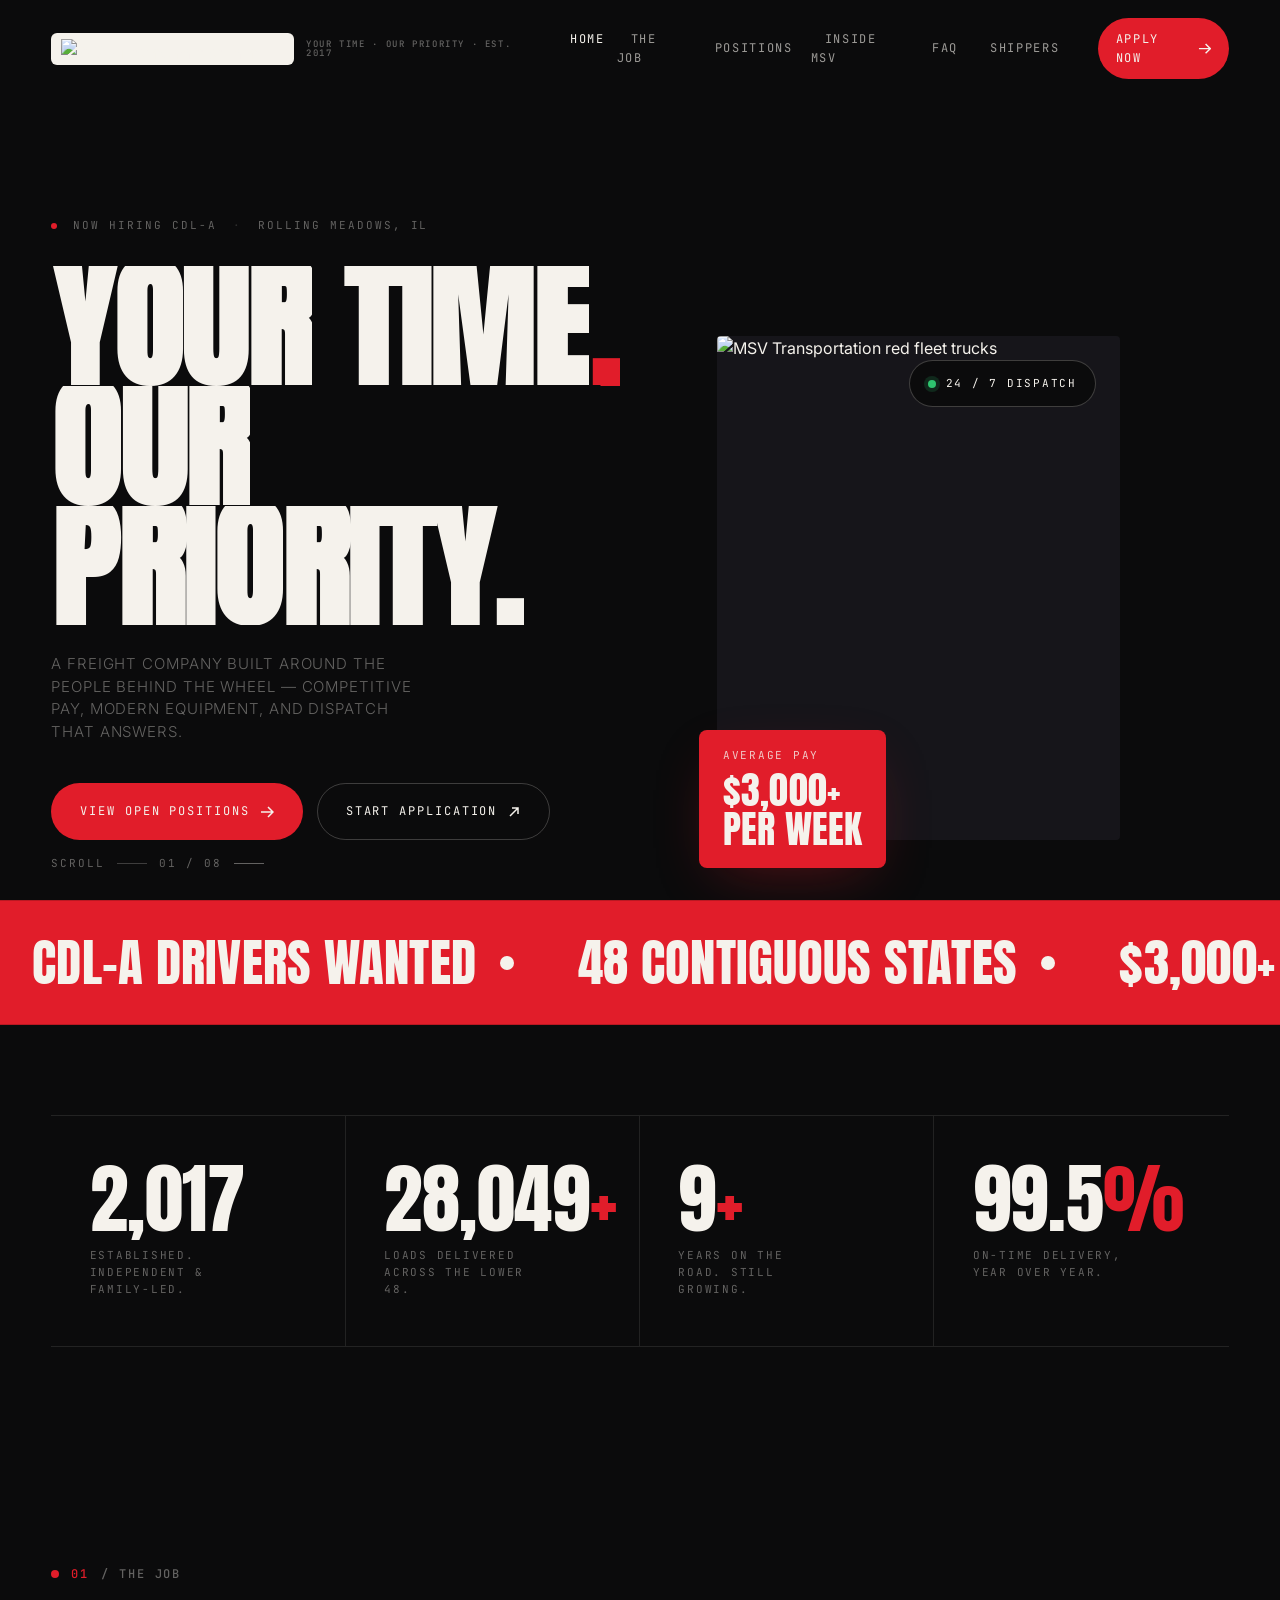
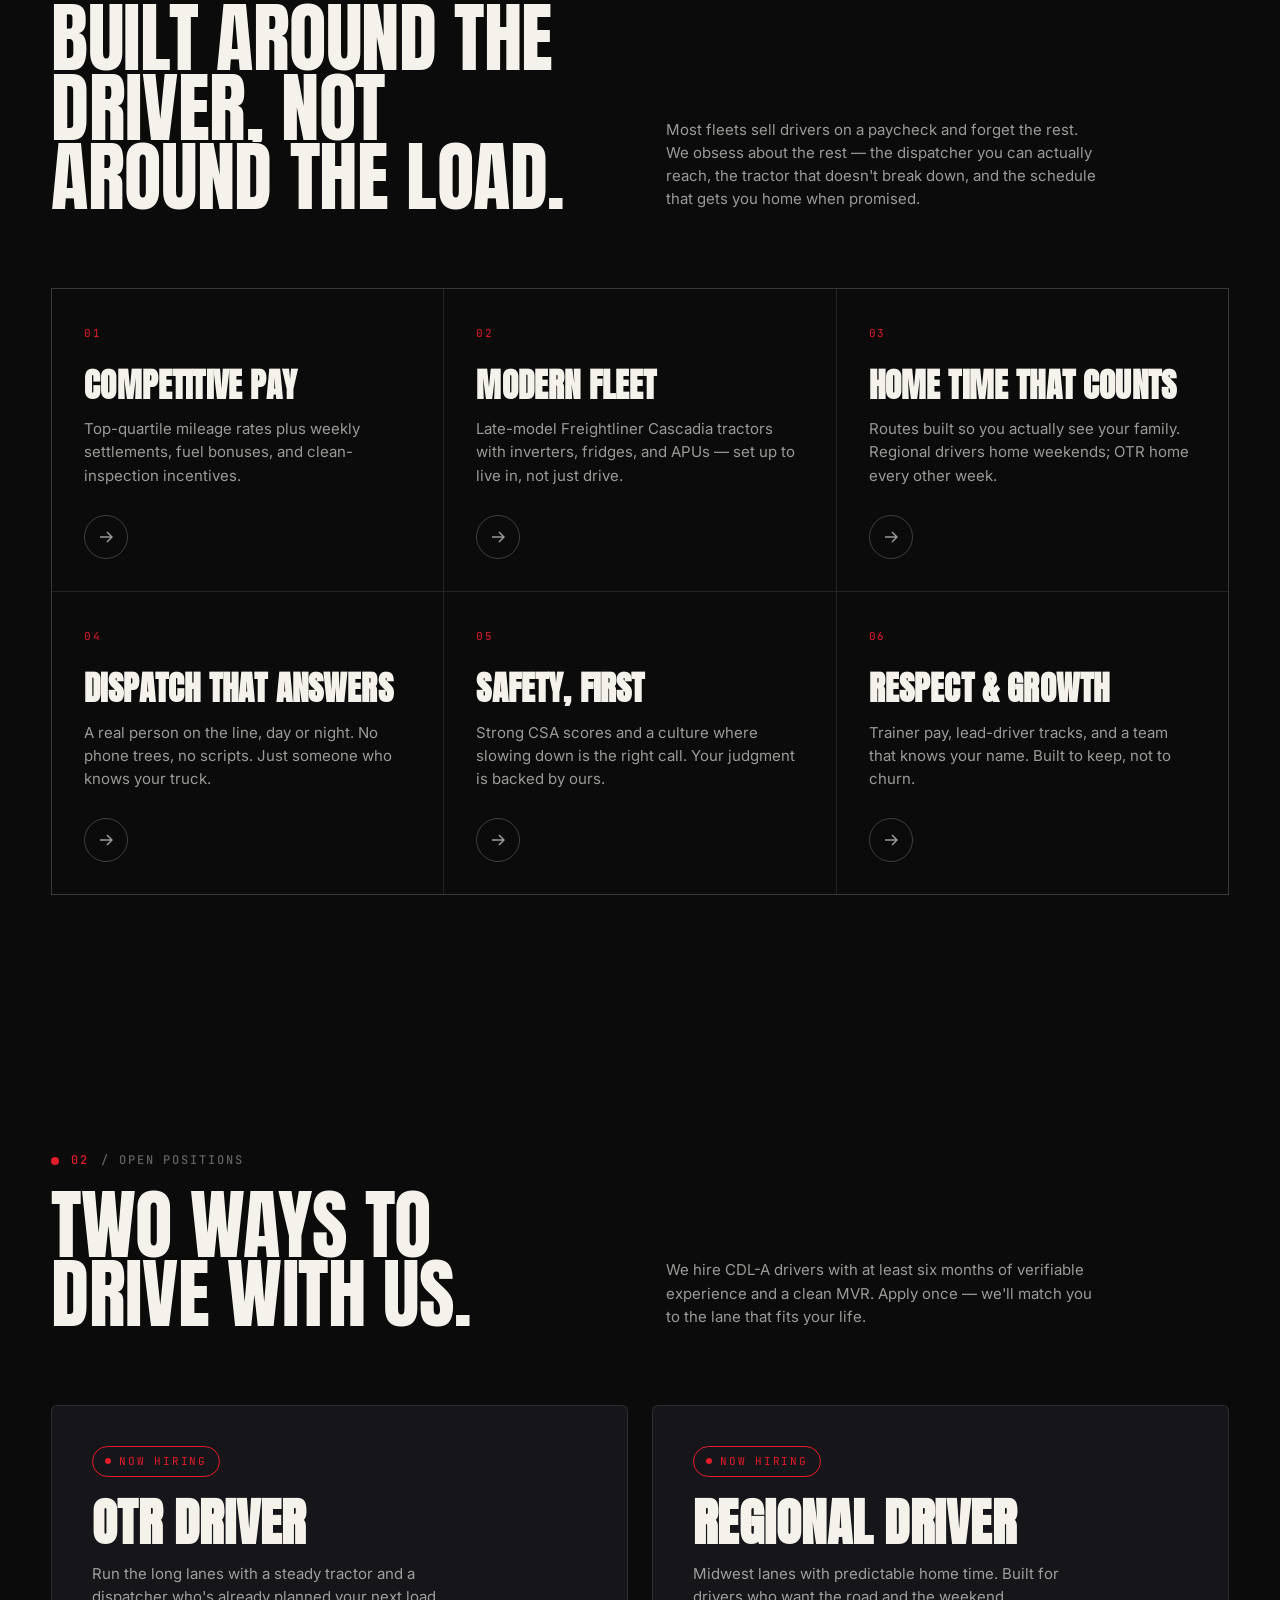
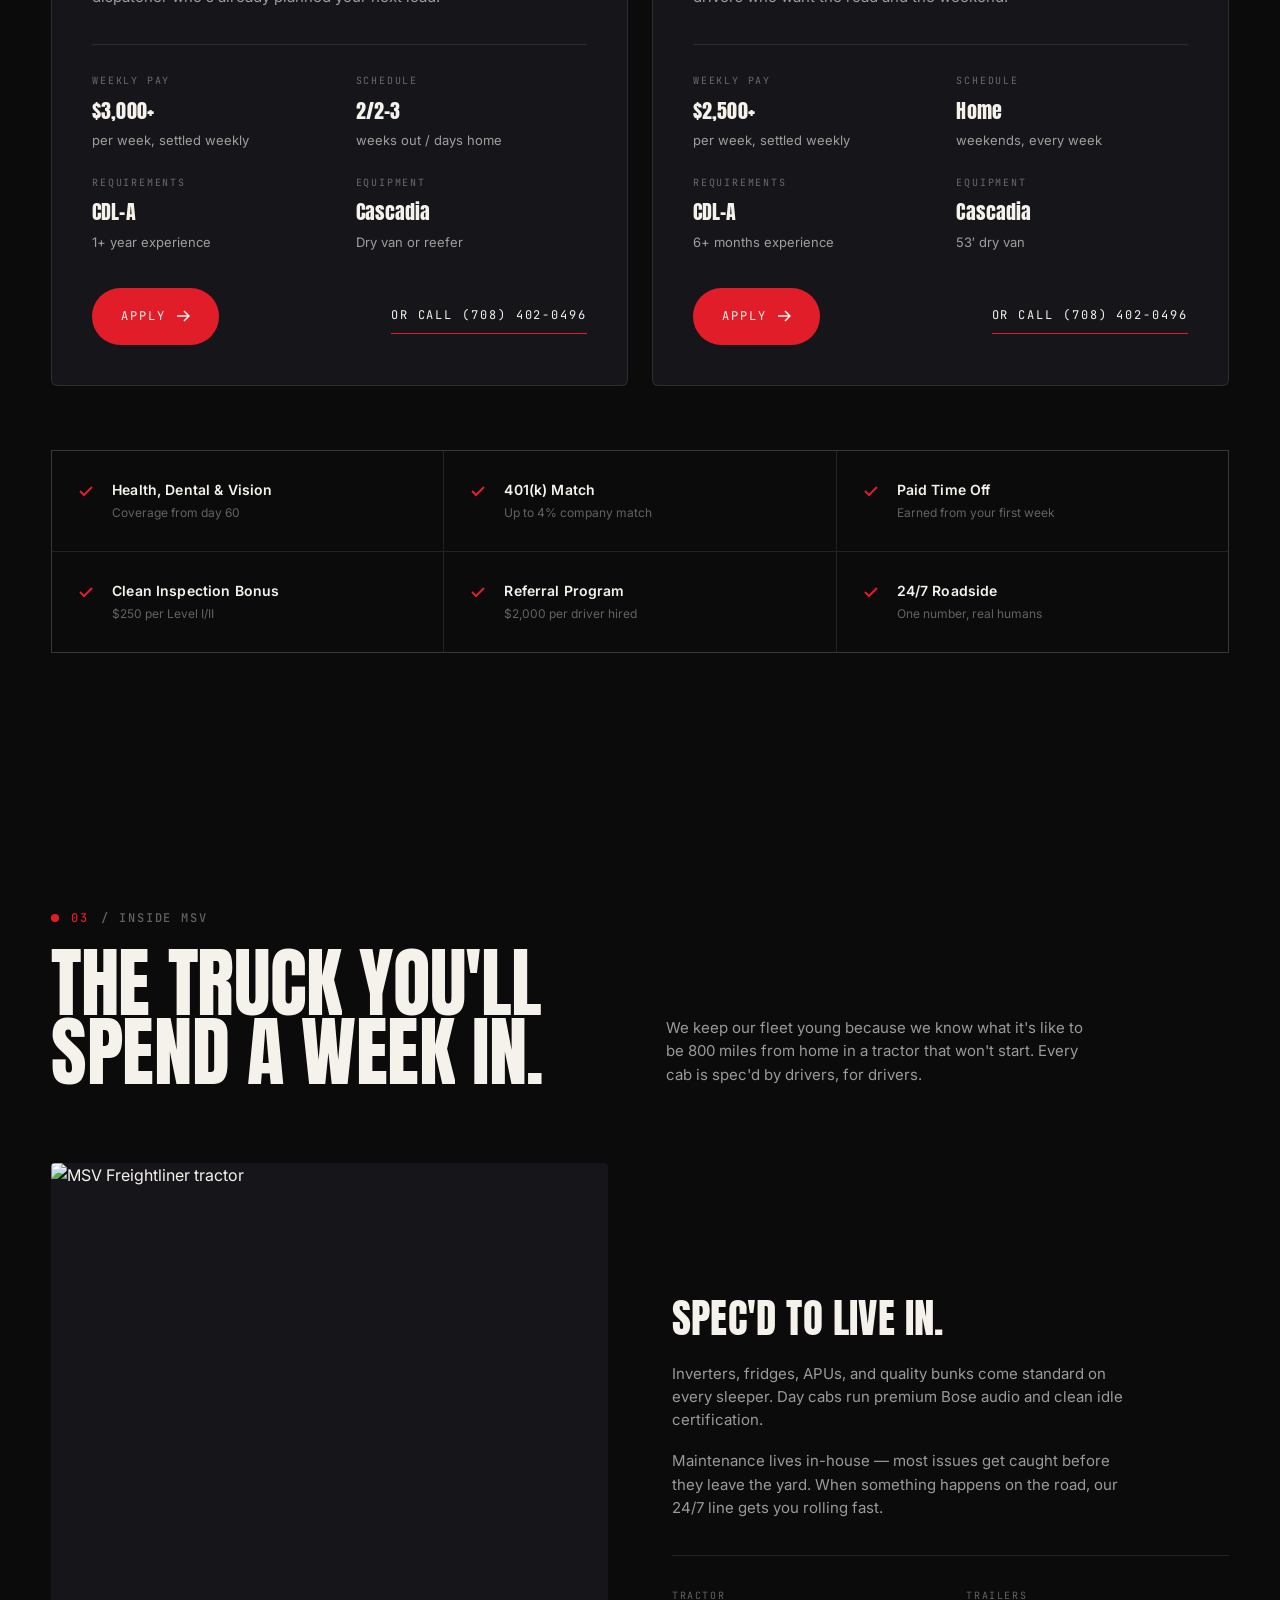
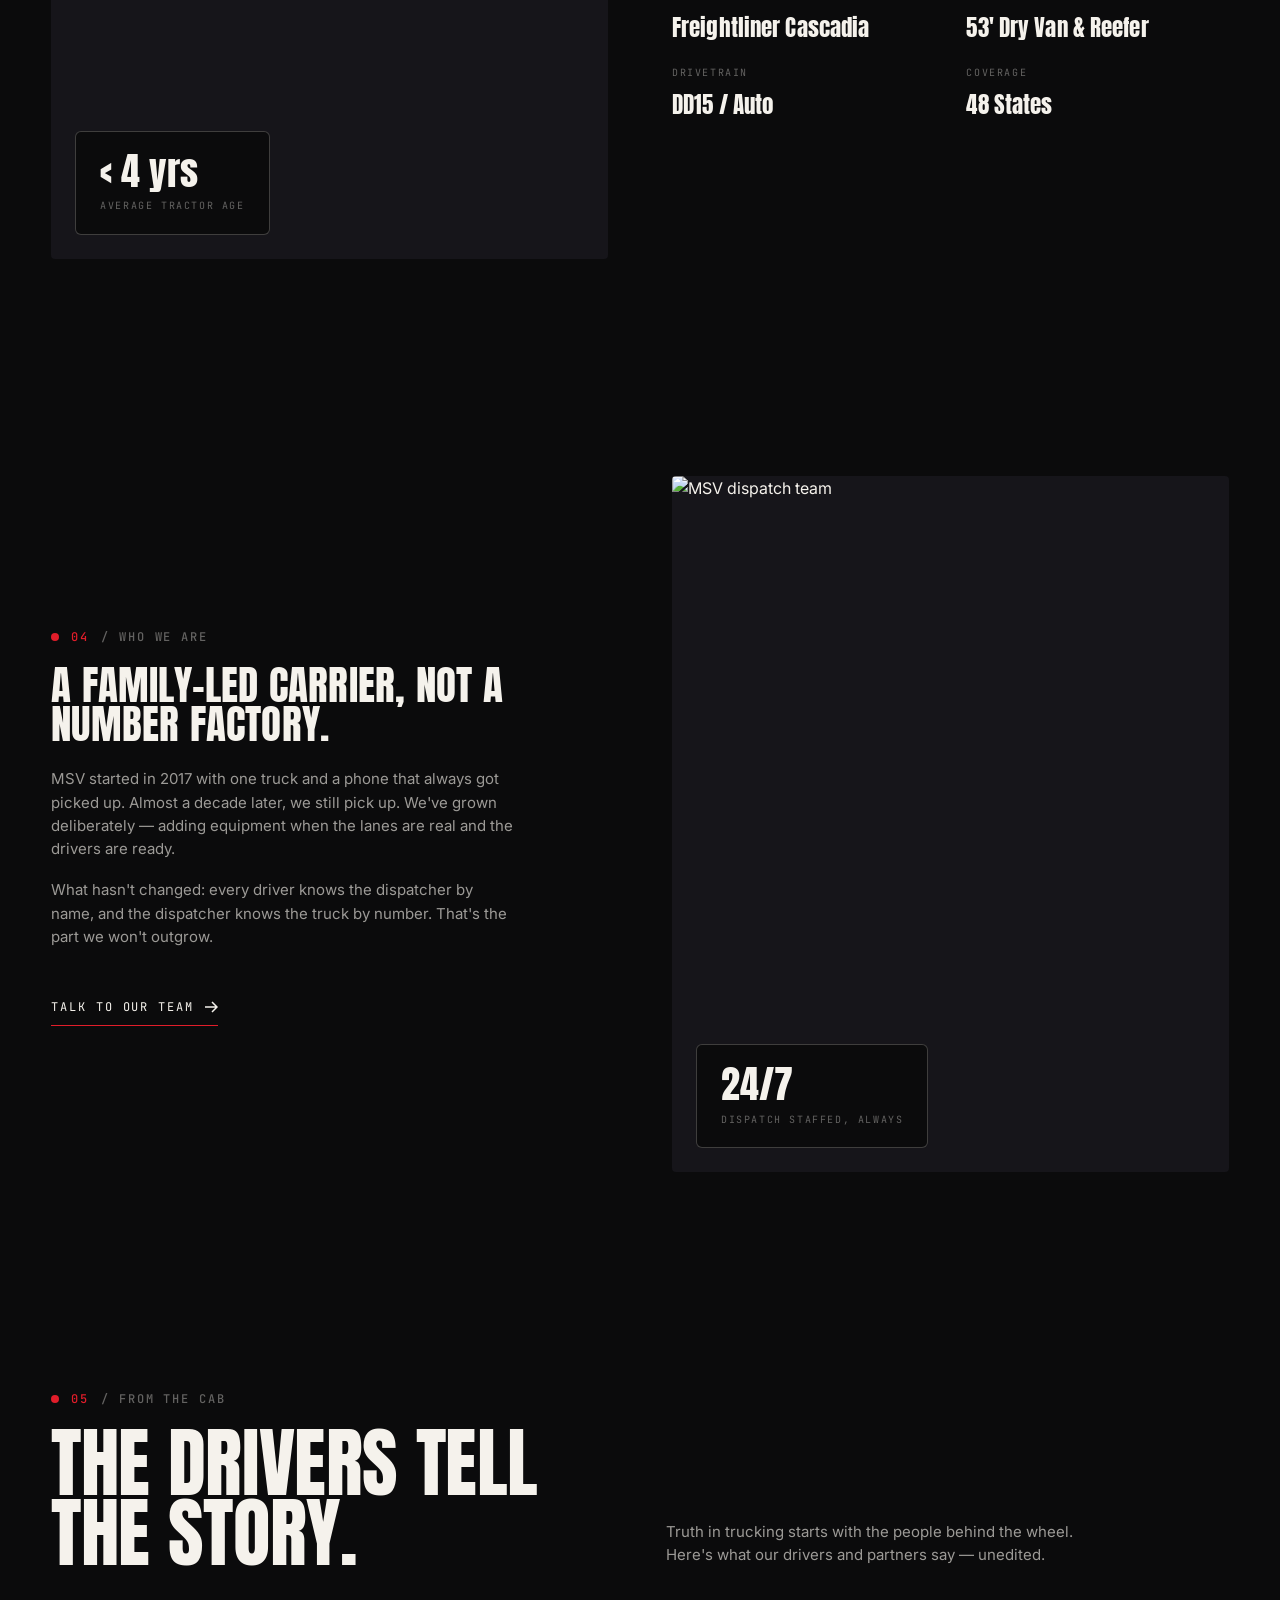
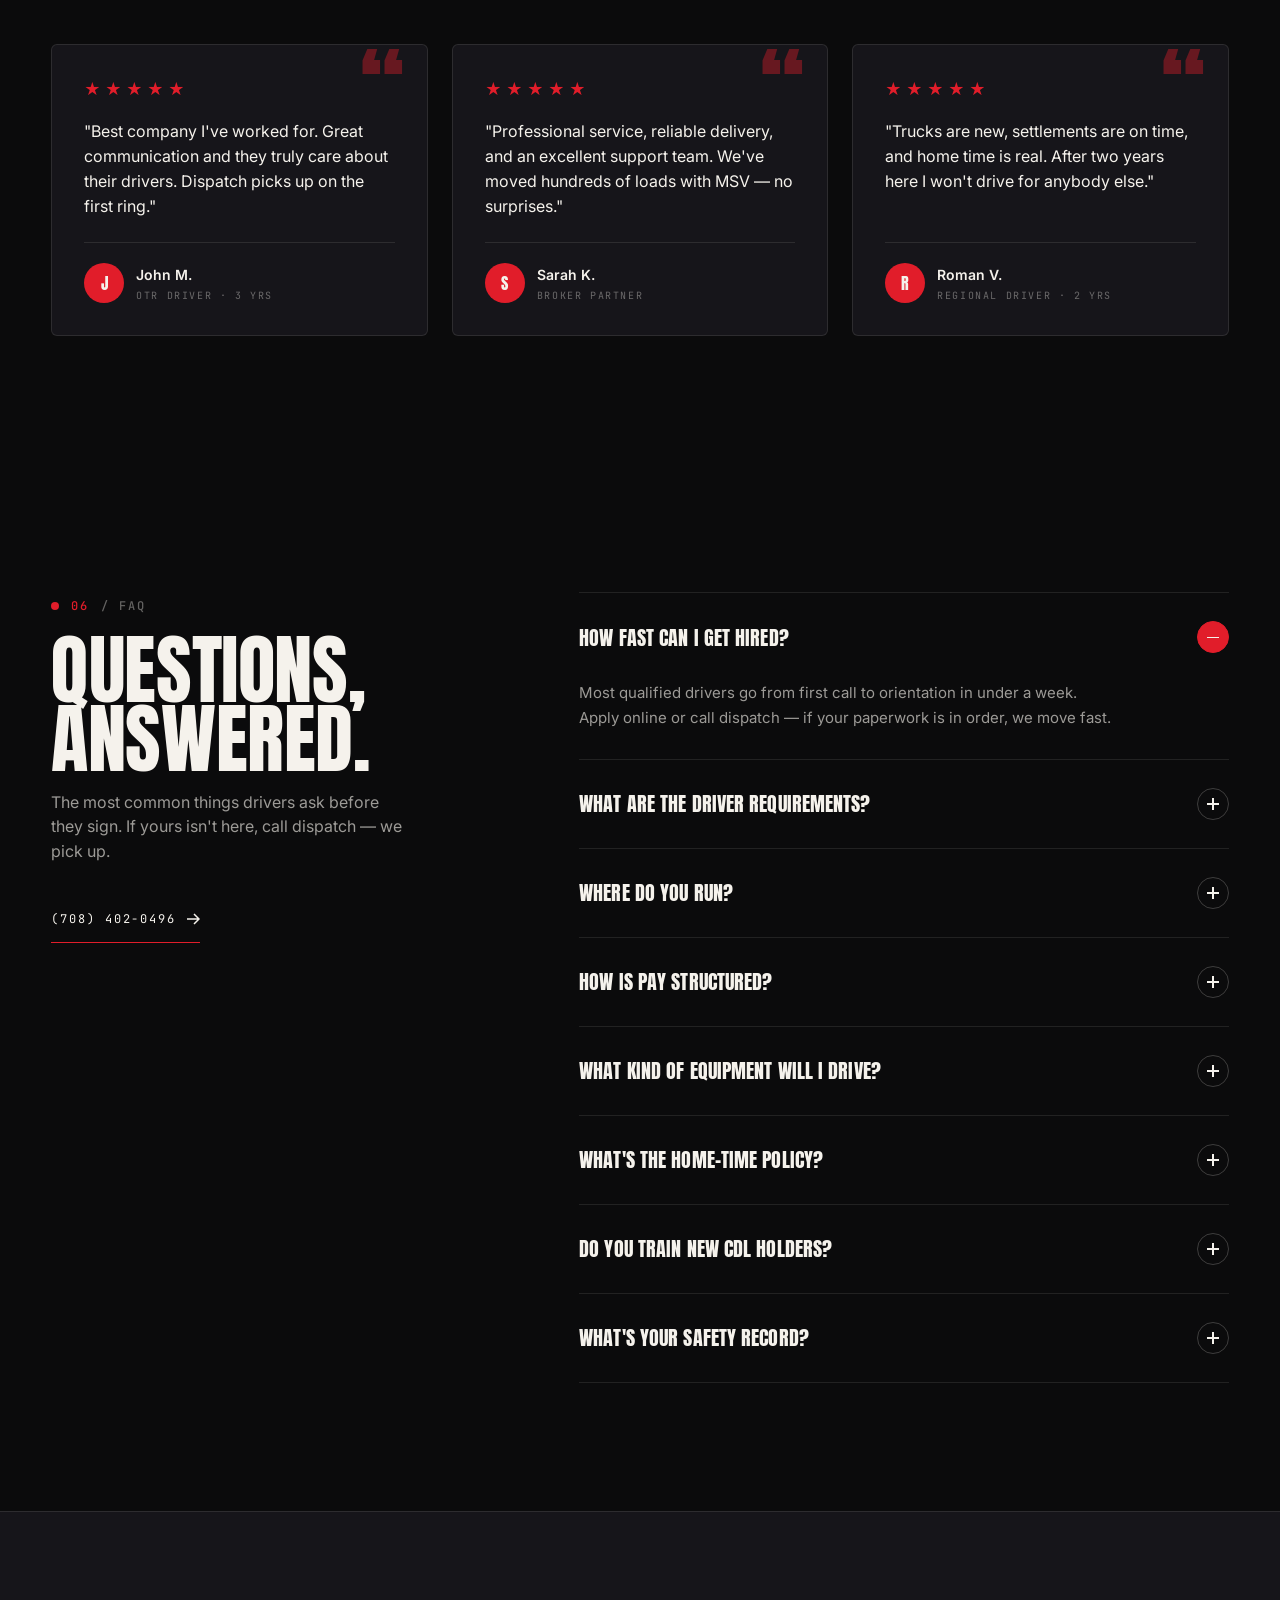
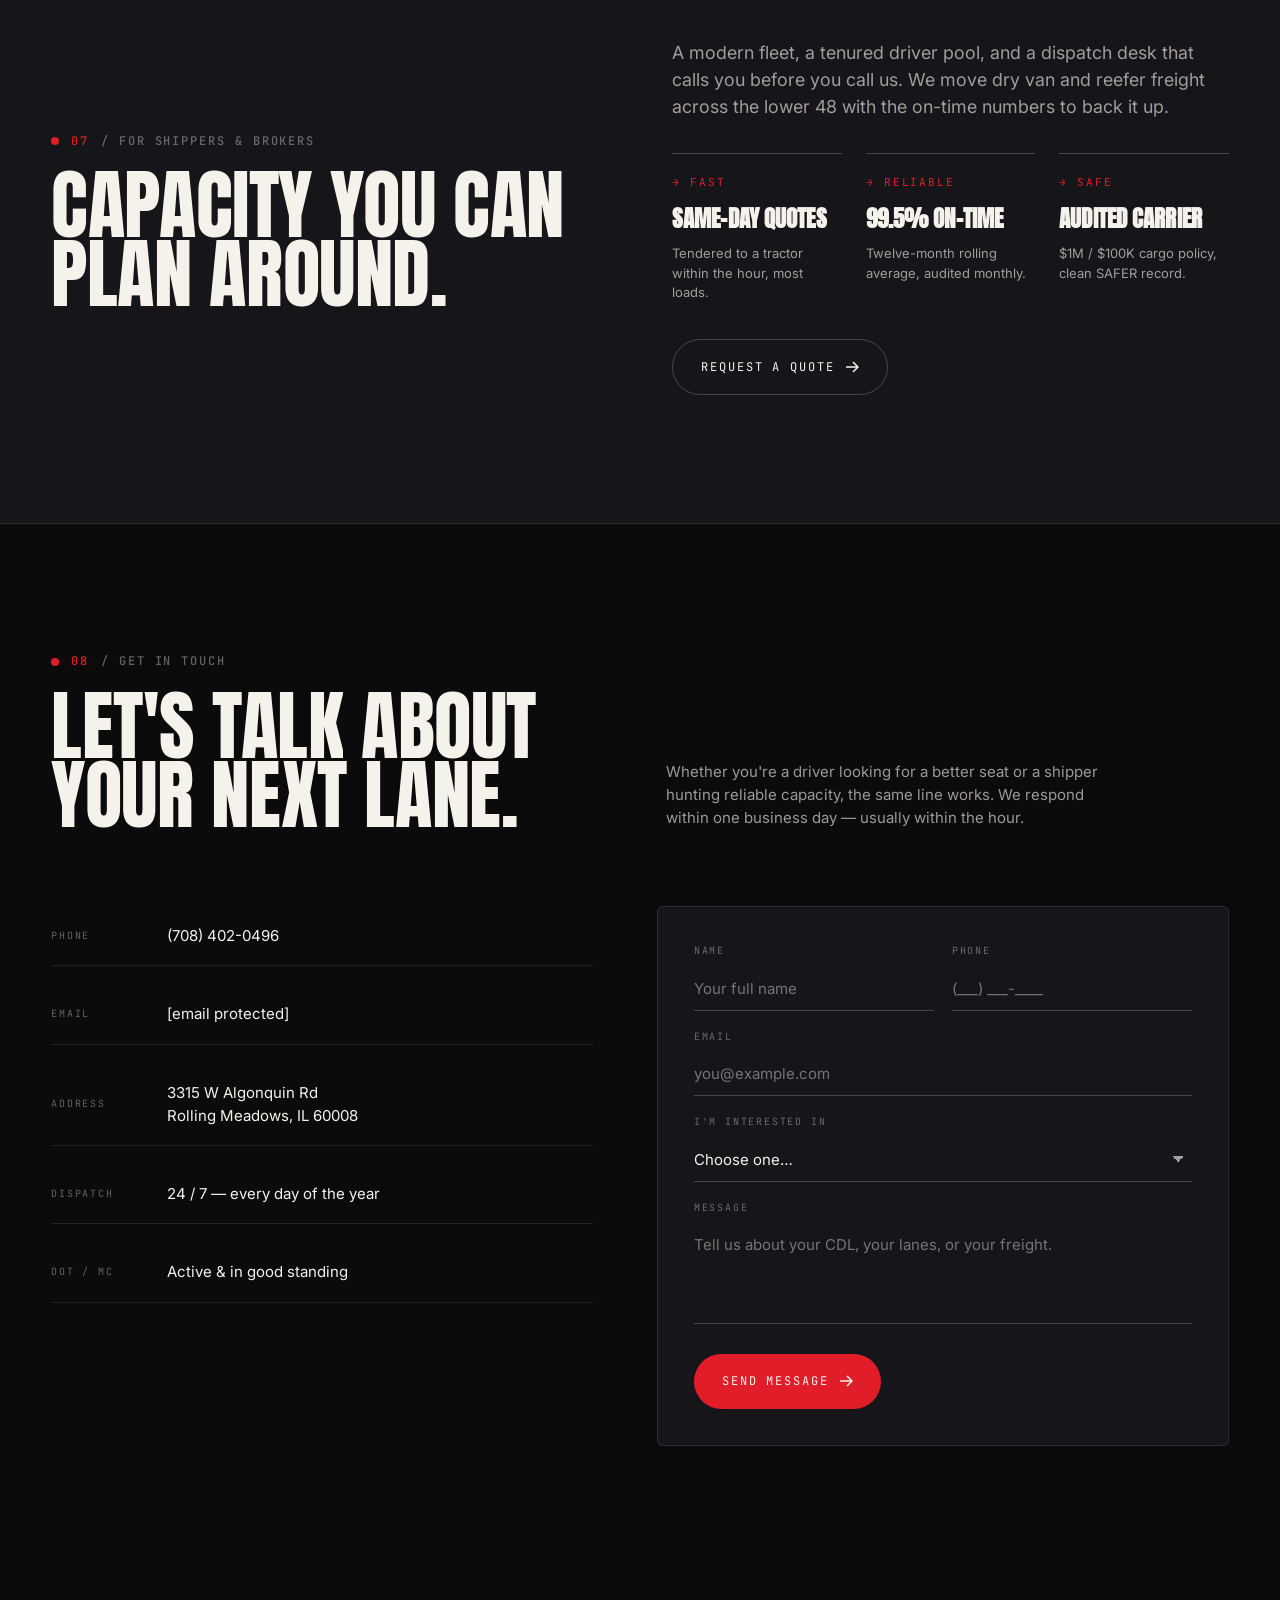
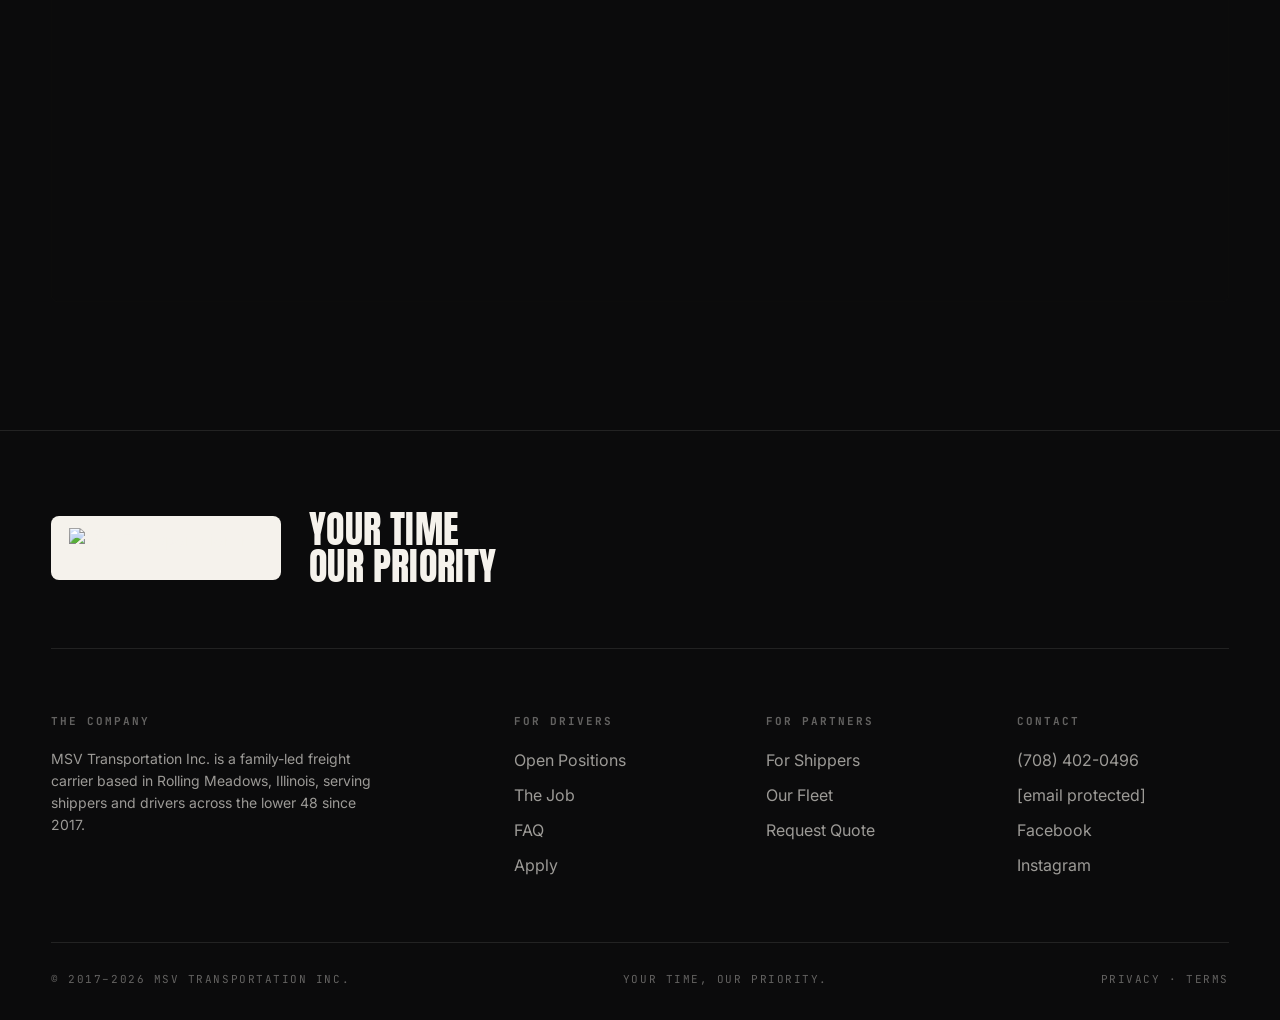
==== index.html @ 3fa153d9 "redesign intire web page" ====
<!doctype html>
<html lang="en">
<head>
  <meta charset="UTF-8" />
  <meta name="viewport" content="width=device-width, initial-scale=1.0" />
  <title>MSV Transportation — Drive Where You Matter</title>
  <meta name="description" content="MSV Transportation Inc. — CDL-A driver careers, freight transportation, and dispatch since 2017. Based in Rolling Meadows, IL." />

  <link rel="preconnect" href="https://fonts.googleapis.com" />
  <link rel="preconnect" href="https://fonts.gstatic.com" crossorigin />
  <link href="https://fonts.googleapis.com/css2?family=Anton&family=Inter:wght@300;400;500;600;700&family=JetBrains+Mono:wght@400;500&display=swap" rel="stylesheet" />

  <link rel="icon" type="image/svg+xml" href="favicon/favicon.svg" />
  <link rel="stylesheet" href="styles.css" />
</head>
<body>

  <!-- ============================================================
       NAV
  ============================================================ -->
  <header class="nav" id="nav">
    <div class="shell nav-inner">
      <a href="#home" class="brand" aria-label="MSV Transportation home">
        <img src="media/Logo_Heder.png" alt="MSV Transportation Inc." class="brand-logo" />
        <span class="brand-text">
          <small>Your Time · Our Priority · Est. 2017</small>
        </span>
      </a>

      <nav>
        <ul class="nav-menu">
          <li><a href="#home">Home</a></li>
          <li><a href="#why">The Job</a></li>
          <li><a href="#positions">Positions</a></li>
          <li><a href="#inside">Inside MSV</a></li>
          <li><a href="#faq">FAQ</a></li>
          <li><a href="#shippers">Shippers</a></li>
        </ul>
      </nav>

      <a href="#apply" class="nav-cta">
        Apply Now
        <svg class="arrow" width="14" height="14" viewBox="0 0 14 14" fill="none"><path d="M1 7h12M8 2l5 5-5 5" stroke="currentColor" stroke-width="1.5"/></svg>
      </a>

      <button class="nav-toggle" aria-label="Menu">
        <span></span><span></span><span></span>
      </button>
    </div>
  </header>

  <!-- ============================================================
       HERO
  ============================================================ -->
  <section id="home" class="hero" data-observe>
    <div class="shell hero-grid">
      <div class="hero-copy">
        <div class="hero-meta fade-up">
          <span class="dot"></span>
          <span>NOW HIRING CDL-A</span>
          <span style="opacity:.4">·</span>
          <span>ROLLING MEADOWS, IL</span>
        </div>

        <h1 class="hero-headline" data-split>
          Your time<span class="red">,</span><br />
          our priority.
        </h1>

        <em class="fade-up" style="display:block;font-style:normal;font-family:var(--f-sans);font-weight:300;font-size:clamp(15px,1.1vw,18px);letter-spacing:0.06em;color:var(--fg-mute);text-transform:uppercase;margin-top:28px;line-height:1.5;max-width:42ch;">
          A freight company built around the people behind the wheel — competitive pay, modern equipment, and dispatch that answers.
        </em>

        <div class="hero-actions fade-up">
          <a href="#positions" class="btn btn-primary">
            View Open Positions
            <svg class="arrow" width="14" height="14" viewBox="0 0 14 14" fill="none"><path d="M1 7h12M8 2l5 5-5 5" stroke="currentColor" stroke-width="1.5"/></svg>
          </a>
          <a href="https://docs.google.com/forms/d/e/1FAIpQLSdW21h72uhvrUICQMfG3XYR_NCZgUTvHozMsLgvGDQIx1XT9Q/viewform" class="btn btn-ghost" target="_blank" rel="noopener">
            Start Application
            <svg class="arrow" width="14" height="14" viewBox="0 0 14 14" fill="none"><path d="M3 11L11 3M5 3h6v6" stroke="currentColor" stroke-width="1.5"/></svg>
          </a>
        </div>
      </div>

      <div class="hero-visual fade-up">
        <div class="img-clip" style="position:absolute;inset:0;border-radius:4px;overflow:hidden;">
          <img src="media/fleet.jpg" alt="MSV Transportation red fleet trucks" />
        </div>
        <div class="hero-badge">
          <span class="dot"></span>
          <span>24 / 7 Dispatch</span>
        </div>
        <div class="hero-tagcard">
          <small>Average Pay</small>
          $3,000+<br>per week
        </div>
      </div>
    </div>

    <div class="hero-scroll">
      <span>Scroll</span>
      <span class="hero-scroll-line"></span>
      <span>01 / 08</span>
    </div>
  </section>

  <!-- ============================================================
       MARQUEE
  ============================================================ -->
  <div class="marquee" aria-hidden="true">
    <div class="marquee-track">
      <span class="marquee-item">CDL-A Drivers Wanted</span>
      <span class="marquee-item">48 Contiguous States</span>
      <span class="marquee-item">$3,000+ Weekly</span>
      <span class="marquee-item">Modern Freightliner Fleet</span>
      <span class="marquee-item">Home Time That Counts</span>
      <span class="marquee-item">25,000+ Loads Delivered</span>
      <span class="marquee-item">CDL-A Drivers Wanted</span>
      <span class="marquee-item">48 Contiguous States</span>
      <span class="marquee-item">$3,000+ Weekly</span>
      <span class="marquee-item">Modern Freightliner Fleet</span>
      <span class="marquee-item">Home Time That Counts</span>
      <span class="marquee-item">25,000+ Loads Delivered</span>
    </div>
  </div>

  <!-- ============================================================
       STATS
  ============================================================ -->
  <section class="section section-tight" data-observe>
    <div class="shell">
      <div class="stats-strip">
        <div class="stat fade-up">
          <div class="stat-num"><span data-count="2017">0</span></div>
          <div class="stat-label">Established. Independent &amp; family-led.</div>
        </div>
        <div class="stat fade-up">
          <div class="stat-num"><span data-dynamic-loads data-count="25000">0</span><span class="unit">+</span></div>
          <div class="stat-label">Loads delivered across the lower 48.</div>
        </div>
        <div class="stat fade-up">
          <div class="stat-num"><span data-dynamic-years data-count="9">0</span><span class="unit">+</span></div>
          <div class="stat-label">Years on the road. Still growing.</div>
        </div>
        <div class="stat fade-up">
          <div class="stat-num">99.5<span class="unit">%</span></div>
          <div class="stat-label">On-time delivery, year over year.</div>
        </div>
      </div>
    </div>
  </section>

  <!-- ============================================================
       THE JOB
  ============================================================ -->
  <section id="why" class="section" data-observe>
    <div class="shell">
      <div class="sec-head">
        <div class="left">
          <span class="eyebrow"><span class="num">01</span> / The Job</span>
          <h2 class="display-md title" data-split>Built around the driver, not around the load.</h2>
        </div>
        <div class="right">
          <p>Most fleets sell drivers on a paycheck and forget the rest. We obsess about the rest — the dispatcher you can actually reach, the tractor that doesn't break down, and the schedule that gets you home when promised.</p>
        </div>
      </div>

      <div class="reasons stagger">
        <article class="reason">
          <div class="idx">01</div>
          <h3 class="title">Competitive Pay</h3>
          <p class="desc">Top-quartile mileage rates plus weekly settlements, fuel bonuses, and clean-inspection incentives.</p>
          <div class="icon"><svg width="14" height="14" viewBox="0 0 14 14" fill="none"><path d="M1 7h12M8 2l5 5-5 5" stroke="currentColor" stroke-width="1.5"/></svg></div>
        </article>
        <article class="reason">
          <div class="idx">02</div>
          <h3 class="title">Modern Fleet</h3>
          <p class="desc">Late-model Freightliner Cascadia tractors with inverters, fridges, and APUs — set up to live in, not just drive.</p>
          <div class="icon"><svg width="14" height="14" viewBox="0 0 14 14" fill="none"><path d="M1 7h12M8 2l5 5-5 5" stroke="currentColor" stroke-width="1.5"/></svg></div>
        </article>
        <article class="reason">
          <div class="idx">03</div>
          <h3 class="title">Home Time That Counts</h3>
          <p class="desc">Routes built so you actually see your family. Regional drivers home weekends; OTR home every other week.</p>
          <div class="icon"><svg width="14" height="14" viewBox="0 0 14 14" fill="none"><path d="M1 7h12M8 2l5 5-5 5" stroke="currentColor" stroke-width="1.5"/></svg></div>
        </article>
        <article class="reason">
          <div class="idx">04</div>
          <h3 class="title">Dispatch That Answers</h3>
          <p class="desc">A real person on the line, day or night. No phone trees, no scripts. Just someone who knows your truck.</p>
          <div class="icon"><svg width="14" height="14" viewBox="0 0 14 14" fill="none"><path d="M1 7h12M8 2l5 5-5 5" stroke="currentColor" stroke-width="1.5"/></svg></div>
        </article>
        <article class="reason">
          <div class="idx">05</div>
          <h3 class="title">Safety, First</h3>
          <p class="desc">Strong CSA scores and a culture where slowing down is the right call. Your judgment is backed by ours.</p>
          <div class="icon"><svg width="14" height="14" viewBox="0 0 14 14" fill="none"><path d="M1 7h12M8 2l5 5-5 5" stroke="currentColor" stroke-width="1.5"/></svg></div>
        </article>
        <article class="reason">
          <div class="idx">06</div>
          <h3 class="title">Respect &amp; Growth</h3>
          <p class="desc">Trainer pay, lead-driver tracks, and a team that knows your name. Built to keep, not to churn.</p>
          <div class="icon"><svg width="14" height="14" viewBox="0 0 14 14" fill="none"><path d="M1 7h12M8 2l5 5-5 5" stroke="currentColor" stroke-width="1.5"/></svg></div>
        </article>
      </div>
    </div>
  </section>

  <!-- ============================================================
       POSITIONS
  ============================================================ -->
  <section id="positions" class="section" data-observe>
    <div class="shell">
      <div class="sec-head">
        <div class="left">
          <span class="eyebrow"><span class="num">02</span> / Open Positions</span>
          <h2 class="display-md title" data-split>Two ways to drive with us.</h2>
        </div>
        <div class="right">
          <p>We hire CDL-A drivers with at least six months of verifiable experience and a clean MVR. Apply once — we'll match you to the lane that fits your life.</p>
        </div>
      </div>

      <div class="positions stagger">
        <article class="position-card">
          <span class="role-tag">
            <span style="width:6px;height:6px;border-radius:999px;background:currentColor"></span>
            Now Hiring
          </span>
          <h3>OTR Driver</h3>
          <p style="color:var(--fg-dim);font-size:15px;margin-top:14px;max-width:42ch">
            Run the long lanes with a steady tractor and a dispatcher who's already planned your next load.
          </p>
          <div class="role-meta">
            <div>
              <div class="label">Weekly Pay</div>
              <div class="value">$3,000+ <small>per week, settled weekly</small></div>
            </div>
            <div>
              <div class="label">Schedule</div>
              <div class="value">2/2–3 <small>weeks out / days home</small></div>
            </div>
            <div>
              <div class="label">Requirements</div>
              <div class="value">CDL-A <small>1+ year experience</small></div>
            </div>
            <div>
              <div class="label">Equipment</div>
              <div class="value">Cascadia <small>Dry van or reefer</small></div>
            </div>
          </div>
          <div class="apply-row">
            <a href="#apply" class="btn btn-primary">
              Apply
              <svg class="arrow" width="14" height="14" viewBox="0 0 14 14" fill="none"><path d="M1 7h12M8 2l5 5-5 5" stroke="currentColor" stroke-width="1.5"/></svg>
            </a>
            <a href="tel:+17084020496" class="btn-link">Or call (708) 402-0496</a>
          </div>
        </article>

        <article class="position-card">
          <span class="role-tag">
            <span style="width:6px;height:6px;border-radius:999px;background:currentColor"></span>
            Now Hiring
          </span>
          <h3>Regional Driver</h3>
          <p style="color:var(--fg-dim);font-size:15px;margin-top:14px;max-width:42ch">
            Midwest lanes with predictable home time. Built for drivers who want the road and the weekend.
          </p>
          <div class="role-meta">
            <div>
              <div class="label">Weekly Pay</div>
              <div class="value">$2,500+ <small>per week, settled weekly</small></div>
            </div>
            <div>
              <div class="label">Schedule</div>
              <div class="value">Home <small>weekends, every week</small></div>
            </div>
            <div>
              <div class="label">Requirements</div>
              <div class="value">CDL-A <small>6+ months experience</small></div>
            </div>
            <div>
              <div class="label">Equipment</div>
              <div class="value">Cascadia <small>53′ dry van</small></div>
            </div>
          </div>
          <div class="apply-row">
            <a href="#apply" class="btn btn-primary">
              Apply
              <svg class="arrow" width="14" height="14" viewBox="0 0 14 14" fill="none"><path d="M1 7h12M8 2l5 5-5 5" stroke="currentColor" stroke-width="1.5"/></svg>
            </a>
            <a href="tel:+17084020496" class="btn-link">Or call (708) 402-0496</a>
          </div>
        </article>
      </div>

      <div class="benefits stagger">
        <div class="benefit">
          <svg width="20" height="20" viewBox="0 0 20 20" fill="none"><path d="M4 10l4 4 8-8" stroke="currentColor" stroke-width="2"/></svg>
          <div><strong>Health, Dental &amp; Vision</strong><em>Coverage from day 60</em></div>
        </div>
        <div class="benefit">
          <svg width="20" height="20" viewBox="0 0 20 20" fill="none"><path d="M4 10l4 4 8-8" stroke="currentColor" stroke-width="2"/></svg>
          <div><strong>401(k) Match</strong><em>Up to 4% company match</em></div>
        </div>
        <div class="benefit">
          <svg width="20" height="20" viewBox="0 0 20 20" fill="none"><path d="M4 10l4 4 8-8" stroke="currentColor" stroke-width="2"/></svg>
          <div><strong>Paid Time Off</strong><em>Earned from your first week</em></div>
        </div>
        <div class="benefit">
          <svg width="20" height="20" viewBox="0 0 20 20" fill="none"><path d="M4 10l4 4 8-8" stroke="currentColor" stroke-width="2"/></svg>
          <div><strong>Clean Inspection Bonus</strong><em>$250 per Level I/II</em></div>
        </div>
        <div class="benefit">
          <svg width="20" height="20" viewBox="0 0 20 20" fill="none"><path d="M4 10l4 4 8-8" stroke="currentColor" stroke-width="2"/></svg>
          <div><strong>Referral Program</strong><em>$2,000 per driver hired</em></div>
        </div>
        <div class="benefit">
          <svg width="20" height="20" viewBox="0 0 20 20" fill="none"><path d="M4 10l4 4 8-8" stroke="currentColor" stroke-width="2"/></svg>
          <div><strong>24/7 Roadside</strong><em>One number, real humans</em></div>
        </div>
      </div>
    </div>
  </section>

  <!-- ============================================================
       INSIDE MSV — Fleet
  ============================================================ -->
  <section id="inside" class="section" data-observe>
    <div class="shell">
      <div class="sec-head">
        <div class="left">
          <span class="eyebrow"><span class="num">03</span> / Inside MSV</span>
          <h2 class="display-md title" data-split>The truck you'll spend a week in.</h2>
        </div>
        <div class="right">
          <p>We keep our fleet young because we know what it's like to be 800 miles from home in a tractor that won't start. Every cab is spec'd by drivers, for drivers.</p>
        </div>
      </div>

      <div class="split">
        <div class="split-img img-clip" data-observe>
          <img src="media/black_truck_2.jpg" alt="MSV Freightliner tractor" />
          <div class="floating-stat">
            <div class="n">&lt; 4 yrs</div>
            <div class="l">Average tractor age</div>
          </div>
        </div>
        <div class="split-body fade-up">
          <h2 class="display-sm">Spec'd to live in.</h2>
          <p>Inverters, fridges, APUs, and quality bunks come standard on every sleeper. Day cabs run premium Bose audio and clean idle certification.</p>
          <p>Maintenance lives in-house — most issues get caught before they leave the yard. When something happens on the road, our 24/7 line gets you rolling fast.</p>
          <div class="small-spec">
            <div>
              <div class="l">Tractor</div>
              <div class="v">Freightliner Cascadia</div>
            </div>
            <div>
              <div class="l">Trailers</div>
              <div class="v">53′ Dry Van &amp; Reefer</div>
            </div>
            <div>
              <div class="l">Drivetrain</div>
              <div class="v">DD15 / Auto</div>
            </div>
            <div>
              <div class="l">Coverage</div>
              <div class="v">48 States</div>
            </div>
          </div>
        </div>
      </div>
    </div>
  </section>

  <!-- ============================================================
       INSIDE MSV — About
  ============================================================ -->
  <section class="section section-tight" data-observe>
    <div class="shell">
      <div class="split">
        <div class="split-body fade-up" style="order:1">
          <span class="eyebrow"><span class="num">04</span> / Who We Are</span>
          <h2 class="display-sm" style="margin-top:18px">A family-led carrier, not a number factory.</h2>
          <p>MSV started in 2017 with one truck and a phone that always got picked up. Almost a decade later, we still pick up. We've grown deliberately — adding equipment when the lanes are real and the drivers are ready.</p>
          <p>What hasn't changed: every driver knows the dispatcher by name, and the dispatcher knows the truck by number. That's the part we won't outgrow.</p>
          <a href="#apply" class="btn-link" style="margin-top:24px">
            Talk to our team
            <svg class="arrow" width="14" height="14" viewBox="0 0 14 14" fill="none"><path d="M1 7h12M8 2l5 5-5 5" stroke="currentColor" stroke-width="1.5"/></svg>
          </a>
        </div>
        <div class="split-img img-clip" data-observe style="order:2">
          <img src="media/call_centr.jpg" alt="MSV dispatch team" />
          <div class="floating-stat">
            <div class="n">24/7</div>
            <div class="l">Dispatch staffed, always</div>
          </div>
        </div>
      </div>
    </div>
  </section>

  <!-- ============================================================
       REVIEWS
  ============================================================ -->
  <section class="section" data-observe>
    <div class="shell">
      <div class="sec-head">
        <div class="left">
          <span class="eyebrow"><span class="num">05</span> / From the Cab</span>
          <h2 class="display-md title" data-split>The drivers tell the story.</h2>
        </div>
        <div class="right">
          <p>Truth in trucking starts with the people behind the wheel. Here's what our drivers and partners say — unedited.</p>
        </div>
      </div>

      <div class="reviews stagger">
        <article class="review">
          <div class="stars">★★★★★</div>
          <p class="text">"Best company I've worked for. Great communication and they truly care about their drivers. Dispatch picks up on the first ring."</p>
          <div class="who">
            <div class="avatar">J</div>
            <div>
              <div class="name">John M.</div>
              <div class="role">OTR Driver · 3 yrs</div>
            </div>
          </div>
        </article>
        <article class="review">
          <div class="stars">★★★★★</div>
          <p class="text">"Professional service, reliable delivery, and an excellent support team. We've moved hundreds of loads with MSV — no surprises."</p>
          <div class="who">
            <div class="avatar">S</div>
            <div>
              <div class="name">Sarah K.</div>
              <div class="role">Broker Partner</div>
            </div>
          </div>
        </article>
        <article class="review">
          <div class="stars">★★★★★</div>
          <p class="text">"Trucks are new, settlements are on time, and home time is real. After two years here I won't drive for anybody else."</p>
          <div class="who">
            <div class="avatar">R</div>
            <div>
              <div class="name">Roman V.</div>
              <div class="role">Regional Driver · 2 yrs</div>
            </div>
          </div>
        </article>
      </div>
    </div>
  </section>

  <!-- ============================================================
       FAQ
  ============================================================ -->
  <section id="faq" class="section" data-observe>
    <div class="shell">
      <div class="faq">
        <div class="faq-side fade-up">
          <span class="eyebrow"><span class="num">06</span> / FAQ</span>
          <h2 class="display-md" style="margin-top:18px">Questions, answered.</h2>
          <p>The most common things drivers ask before they sign. If yours isn't here, call dispatch — we pick up.</p>
          <a href="tel:+17084020496" class="ask">
            (708) 402-0496
            <svg width="14" height="14" viewBox="0 0 14 14" fill="none"><path d="M1 7h12M8 2l5 5-5 5" stroke="currentColor" stroke-width="1.5"/></svg>
          </a>
        </div>

        <div class="faq-list">
          <div class="faq-item">
            <button class="faq-q"><span>How fast can I get hired?</span><span class="plus"></span></button>
            <div class="faq-a"><div class="faq-a-inner">Most qualified drivers go from first call to orientation in under a week. Apply online or call dispatch — if your paperwork is in order, we move fast.</div></div>
          </div>
          <div class="faq-item">
            <button class="faq-q"><span>What are the driver requirements?</span><span class="plus"></span></button>
            <div class="faq-a"><div class="faq-a-inner">Valid CDL-A, six months minimum verifiable OTR experience (one year for our long lanes), clean MVR, and the ability to pass DOT physical and drug screening.</div></div>
          </div>
          <div class="faq-item">
            <button class="faq-q"><span>Where do you run?</span><span class="plus"></span></button>
            <div class="faq-a"><div class="faq-a-inner">All 48 contiguous states, with dedicated lanes in the Midwest, Southeast, and Texas triangle. Regional drivers stay within roughly 500 miles of home.</div></div>
          </div>
          <div class="faq-item">
            <button class="faq-q"><span>How is pay structured?</span><span class="plus"></span></button>
            <div class="faq-a"><div class="faq-a-inner">Weekly settlements via direct deposit, mileage rates above the regional average, plus performance bonuses (clean inspection, fuel, on-time). No held-back pay, no chargebacks.</div></div>
          </div>
          <div class="faq-item">
            <button class="faq-q"><span>What kind of equipment will I drive?</span><span class="plus"></span></button>
            <div class="faq-a"><div class="faq-a-inner">Late-model Freightliner Cascadia tractors with APUs, inverters, fridges, and premium bunks. Trailers are 53′ dry van or temperature-controlled reefer, maintained in-house.</div></div>
          </div>
          <div class="faq-item">
            <button class="faq-q"><span>What's the home-time policy?</span><span class="plus"></span></button>
            <div class="faq-a"><div class="faq-a-inner">Regional drivers home every weekend. OTR drivers two weeks out, two to three days home. We respect what's on the calendar — birthdays, anniversaries, doctor's appointments. Tell us and we route around it.</div></div>
          </div>
          <div class="faq-item">
            <button class="faq-q"><span>Do you train new CDL holders?</span><span class="plus"></span></button>
            <div class="faq-a"><div class="faq-a-inner">We run a paid orientation and finishing program for drivers with under one year of experience. Trainers are our top-rated drivers — paid extra for the role, not assigned to it.</div></div>
          </div>
          <div class="faq-item">
            <button class="faq-q"><span>What's your safety record?</span><span class="plus"></span></button>
            <div class="faq-a"><div class="faq-a-inner">CSA scores well below industry average across BASICs. Annual safety audits in-house, plus quarterly driver-led reviews. Safety isn't a poster on the wall — it's how we route.</div></div>
          </div>
        </div>
      </div>
    </div>
  </section>

  <!-- ============================================================
       SHIPPERS
  ============================================================ -->
  <section id="shippers" class="shippers section" data-observe>
    <div class="shell shippers-grid">
      <div class="fade-up">
        <span class="eyebrow"><span class="num">07</span> / For Shippers &amp; Brokers</span>
        <h2 class="display-md" style="margin-top:18px;max-width:14ch" data-split>Capacity you can plan around.</h2>
      </div>
      <div class="fade-up">
        <p class="lede">A modern fleet, a tenured driver pool, and a dispatch desk that calls you before you call us. We move dry van and reefer freight across the lower 48 with the on-time numbers to back it up.</p>
        <div class="shippers-points">
          <div class="shippers-point">
            <div class="n">→ FAST</div>
            <h4>Same-day quotes</h4>
            <p>Tendered to a tractor within the hour, most loads.</p>
          </div>
          <div class="shippers-point">
            <div class="n">→ RELIABLE</div>
            <h4>99.5% on-time</h4>
            <p>Twelve-month rolling average, audited monthly.</p>
          </div>
          <div class="shippers-point">
            <div class="n">→ SAFE</div>
            <h4>Audited carrier</h4>
            <p>$1M / $100K cargo policy, clean SAFER record.</p>
          </div>
        </div>
        <a href="#apply" class="btn btn-ghost" style="margin-top:36px;border-color:var(--hair-strong)">
          Request a Quote
          <svg class="arrow" width="14" height="14" viewBox="0 0 14 14" fill="none"><path d="M1 7h12M8 2l5 5-5 5" stroke="currentColor" stroke-width="1.5"/></svg>
        </a>
      </div>
    </div>
  </section>

  <!-- ============================================================
       APPLY / CONTACT
  ============================================================ -->
  <section id="apply" class="section" data-observe>
    <div class="shell">
      <div class="sec-head">
        <div class="left">
          <span class="eyebrow"><span class="num">08</span> / Get in Touch</span>
          <h2 class="display-md title" data-split>Let's talk about your next lane.</h2>
        </div>
        <div class="right">
          <p>Whether you're a driver looking for a better seat or a shipper hunting reliable capacity, the same line works. We respond within one business day — usually within the hour.</p>
        </div>
      </div>

      <div class="apply">
        <div class="apply-info">
          <div class="contact-list">
            <div class="contact-row">
              <div class="label">Phone</div>
              <div class="val"><a href="tel:+17084020496">(708) 402-0496</a></div>
            </div>
            <div class="contact-row">
              <div class="label">Email</div>
              <div class="val"><a href="/cdn-cgi/l/email-protection#186b7558756b6e6c6a79766b68776a6c796c717776367b7775"><span class="__cf_email__" data-cfemail="06756b466b757072746768757669747267726f69682865696b">[email&#160;protected]</span></a></div>
            </div>
            <div class="contact-row">
              <div class="label">Address</div>
              <div class="val">3315 W Algonquin Rd<br>Rolling Meadows, IL 60008</div>
            </div>
            <div class="contact-row">
              <div class="label">Dispatch</div>
              <div class="val">24 / 7 — every day of the year</div>
            </div>
            <div class="contact-row">
              <div class="label">DOT / MC</div>
              <div class="val">Active &amp; in good standing</div>
            </div>
          </div>
        </div>

        <form class="form" id="contactForm" action="https://formsubmit.co/16c3f1c8bb0f0966c60fa58bf915ede4" method="POST">
          <input type="hidden" name="_captcha" value="true" />
          <input type="hidden" name="_template" value="box" />
          <input type="text" name="_honey" style="display:none" />

          <div class="form-grid-2">
            <div class="form-row">
              <label for="f-name">Name</label>
              <input id="f-name" type="text" name="name" placeholder="Your full name" required />
            </div>
            <div class="form-row">
              <label for="f-phone">Phone</label>
              <input id="f-phone" type="tel" name="phone" placeholder="(___) ___-____" />
            </div>
          </div>

          <div class="form-row">
            <label for="f-email">Email</label>
            <input id="f-email" type="email" name="email" placeholder="you@example.com" required />
          </div>

          <div class="form-row">
            <label for="f-inquiry">I'm interested in</label>
            <select id="f-inquiry" name="inquiry" required>
              <option value="">Choose one…</option>
              <option value="driver">Driving for MSV</option>
              <option value="shipping">A shipping quote</option>
              <option value="broker">Broker partnership</option>
              <option value="general">Something else</option>
            </select>
          </div>

          <div class="form-row">
            <label for="f-msg">Message</label>
            <textarea id="f-msg" name="message" rows="4" placeholder="Tell us about your CDL, your lanes, or your freight." required></textarea>
          </div>

          <button type="submit" class="btn btn-primary">
            <span>Send Message</span>
            <svg class="arrow" width="14" height="14" viewBox="0 0 14 14" fill="none"><path d="M1 7h12M8 2l5 5-5 5" stroke="currentColor" stroke-width="1.5"/></svg>
          </button>
        </form>
      </div>

      <div class="map-wrap fade-up">
        <iframe
          src="https://www.google.com/maps/embed?pb=!1m18!1m12!1m3!1d2962.198312599557!2d-88.02266012482148!3d42.060368453984054!2m3!1f0!2f0!3f0!3m2!1i1024!2i768!4f13.1!3m3!1m2!1s0x880faff86e85f95d%3A0x34f6180644fee3e0!2s3315%20W%20Algonquin%20Rd%2C%20Rolling%20Meadows%2C%20IL%2060008!5e0!3m2!1sen!2sus!4v1771378589848!5m2!1sen!2sus"
          loading="lazy"
          allowfullscreen
          title="MSV Transportation office, Rolling Meadows IL"></iframe>
      </div>
    </div>
  </section>

  <!-- ============================================================
       FOOTER
  ============================================================ -->
  <footer class="footer" data-observe>
    <div class="shell">
      <div class="footer-logo-row fade-up">
        <img src="media/Logo_Heder.png" alt="MSV Transportation Inc." class="footer-logo" />
        <div class="footer-tag">Your Time<br>Our Priority</div>
      </div>

      <div class="footer-grid">
        <div class="footer-col">
          <h5>The Company</h5>
          <p>MSV Transportation Inc. is a family-led freight carrier based in Rolling Meadows, Illinois, serving shippers and drivers across the lower 48 since 2017.</p>
        </div>
        <div class="footer-col">
          <h5>For Drivers</h5>
          <ul>
            <li><a href="#positions">Open Positions</a></li>
            <li><a href="#why">The Job</a></li>
            <li><a href="#faq">FAQ</a></li>
            <li><a href="#apply">Apply</a></li>
          </ul>
        </div>
        <div class="footer-col">
          <h5>For Partners</h5>
          <ul>
            <li><a href="#shippers">For Shippers</a></li>
            <li><a href="#inside">Our Fleet</a></li>
            <li><a href="#apply">Request Quote</a></li>
          </ul>
        </div>
        <div class="footer-col">
          <h5>Contact</h5>
          <ul>
            <li><a href="tel:+17084020496">(708) 402-0496</a></li>
            <li><a href="/cdn-cgi/l/email-protection#cebda38ea3bdb8babcafa0bdbea1bcbaafbaa7a1a0e0ada1a3"><span class="__cf_email__" data-cfemail="52213f123f21242620333c21223d202633263b3d3c7c313d3f">[email&#160;protected]</span></a></li>
            <li><a href="https://www.facebook.com/msvtransportation.inc/" target="_blank" rel="noopener">Facebook</a></li>
            <li><a href="https://www.instagram.com/msv_transportation_inc/" target="_blank" rel="noopener">Instagram</a></li>
          </ul>
        </div>
      </div>

      <div class="footer-bottom">
        <div>© 2017–<span id="year">2026</span> MSV Transportation Inc.</div>
        <div>Your Time, Our Priority.</div>
        <div>
          <a href="#">Privacy</a> · <a href="#">Terms</a>
        </div>
      </div>
    </div>
  </footer>

  <script data-cfasync="false" src="/cdn-cgi/scripts/5c5dd728/cloudflare-static/email-decode.min.js"></script><script>document.getElementById("year").textContent = new Date().getFullYear();</script>
  <script src="script.js"></script>
</body>
</html>
---- styles.css ----
/* ============================================================
   MSV Transportation — 2026 refresh
   ============================================================ */

*, *::before, *::after { box-sizing: border-box; margin: 0; padding: 0; }

:root {
  /* Color */
  --bg: #0B0B0C;
  --bg-2: #16151A;
  --bg-3: #201E24;
  --fg: #F5F2EC;
  --fg-dim: rgba(245, 242, 236, 0.62);
  --fg-mute: rgba(245, 242, 236, 0.38);
  --hair: rgba(245, 242, 236, 0.10);
  --hair-strong: rgba(245, 242, 236, 0.22);
  --red: #E11D2A;
  --red-deep: #B0121E;
  --red-glow: rgba(225, 29, 42, 0.35);

  /* Type */
  --f-display: "Anton", "Impact", "Arial Narrow", sans-serif;
  --f-sans: "Inter", -apple-system, BlinkMacSystemFont, system-ui, sans-serif;
  --f-mono: "JetBrains Mono", ui-monospace, "SF Mono", monospace;

  /* Sizing */
  --container: 1440px;
  --gutter: clamp(20px, 4vw, 56px);
  --section-y: clamp(80px, 10vw, 160px);

  /* Motion */
  --ease-out: cubic-bezier(0.22, 1, 0.36, 1);
  --ease-in-out: cubic-bezier(0.65, 0, 0.35, 1);
}

html { scroll-behavior: smooth; -webkit-text-size-adjust: 100%; }

body {
  font-family: var(--f-sans);
  font-size: 16px;
  line-height: 1.55;
  font-weight: 400;
  color: var(--fg);
  background: var(--bg);
  overflow-x: hidden;
  -webkit-font-smoothing: antialiased;
  text-rendering: optimizeLegibility;
}

img, video, svg { display: block; max-width: 100%; height: auto; }
a { color: inherit; text-decoration: none; }
button { background: none; border: 0; cursor: pointer; color: inherit; font: inherit; }
ul { list-style: none; }
::selection { background: var(--red); color: var(--fg); }

/* ============================================================
   Layout primitives
   ============================================================ */
.shell {
  width: 100%;
  max-width: var(--container);
  margin: 0 auto;
  padding-left: var(--gutter);
  padding-right: var(--gutter);
}

.section { padding-top: var(--section-y); padding-bottom: var(--section-y); position: relative; }
.section-tight { padding-top: clamp(50px, 7vw, 100px); padding-bottom: clamp(50px, 7vw, 100px); }

/* Eyebrow / section label */
.eyebrow {
  font-family: var(--f-mono);
  font-size: 12px;
  font-weight: 500;
  letter-spacing: 0.16em;
  text-transform: uppercase;
  color: var(--fg-mute);
  display: inline-flex;
  align-items: center;
  gap: 12px;
}
.eyebrow .num { color: var(--red); }
.eyebrow::before {
  content: "";
  width: 8px; height: 8px;
  background: var(--red);
  border-radius: 999px;
  display: inline-block;
}

/* Display headings */
.display {
  font-family: var(--f-display);
  font-weight: 400;
  text-transform: uppercase;
  letter-spacing: -0.005em;
  line-height: 0.88;
  font-size: clamp(48px, 9vw, 168px);
}
.display-md {
  font-family: var(--f-display);
  font-weight: 400;
  text-transform: uppercase;
  line-height: 0.9;
  font-size: clamp(40px, 6vw, 96px);
  letter-spacing: -0.005em;
}
.display-sm {
  font-family: var(--f-display);
  font-weight: 400;
  text-transform: uppercase;
  line-height: 0.95;
  font-size: clamp(28px, 3.2vw, 48px);
  letter-spacing: 0.005em;
}

.lede {
  font-size: clamp(17px, 1.4vw, 22px);
  line-height: 1.5;
  color: var(--fg-dim);
  max-width: 56ch;
}

/* Words for reveal */
.reveal-word {
  display: inline-block;
  overflow: hidden;
  vertical-align: top;
}
.reveal-word > span {
  display: inline-block;
  transform: translateY(110%);
  transition: transform 0.9s var(--ease-out);
}
.in-view .reveal-word > span,
.reveal-now .reveal-word > span { transform: translateY(0); }

/* Fade-up */
.fade-up { opacity: 0; transform: translateY(28px); transition: opacity 0.9s var(--ease-out), transform 0.9s var(--ease-out); }
.in-view.fade-up,
.in-view .fade-up { opacity: 1; transform: translateY(0); }

/* Stagger children */
.in-view .stagger > * { animation: stagger-up 0.9s var(--ease-out) forwards; opacity: 0; }
.stagger > * { opacity: 0; }
.stagger > *:nth-child(1) { animation-delay: 0.05s; }
.stagger > *:nth-child(2) { animation-delay: 0.12s; }
.stagger > *:nth-child(3) { animation-delay: 0.19s; }
.stagger > *:nth-child(4) { animation-delay: 0.26s; }
.stagger > *:nth-child(5) { animation-delay: 0.33s; }
.stagger > *:nth-child(6) { animation-delay: 0.40s; }
.stagger > *:nth-child(7) { animation-delay: 0.47s; }
.stagger > *:nth-child(8) { animation-delay: 0.54s; }

@keyframes stagger-up {
  from { opacity: 0; transform: translateY(24px); }
  to { opacity: 1; transform: translateY(0); }
}

/* Image clip-reveal */
.img-clip { overflow: hidden; position: relative; }
.img-clip > img,
.img-clip > video {
  clip-path: inset(0 100% 0 0);
  transition: clip-path 1.4s var(--ease-out), transform 1.4s var(--ease-out);
  width: 100%;
  height: 100%;
  object-fit: cover;
  transform: scale(1.05);
}
.in-view .img-clip > img,
.in-view .img-clip > video,
.in-view.img-clip > img,
.in-view.img-clip > video {
  clip-path: inset(0 0 0 0);
  transform: scale(1);
}

/* ============================================================
   Nav
   ============================================================ */
.nav {
  position: fixed;
  inset: 0 0 auto 0;
  z-index: 90;
  padding: 18px 0;
  transition: padding 0.3s var(--ease-out), background 0.3s var(--ease-out), border-color 0.3s var(--ease-out);
  border-bottom: 1px solid transparent;
}
.nav.scrolled {
  padding: 12px 0;
  background: rgba(11, 11, 12, 0.78);
  backdrop-filter: blur(14px) saturate(140%);
  -webkit-backdrop-filter: blur(14px) saturate(140%);
  border-bottom-color: var(--hair);
}
.nav-inner {
  display: flex;
  align-items: center;
  justify-content: space-between;
  gap: 24px;
}
.brand {
  display: flex;
  align-items: center;
  gap: 12px;
  font-family: var(--f-display);
  font-size: 22px;
  letter-spacing: 0.02em;
}
.brand-logo {
  height: 32px;
  width: auto;
  display: block;
  background: var(--fg);
  padding: 6px 10px;
  border-radius: 6px;
}
.brand-text { line-height: 1; }
.brand-text small {
  display: block;
  font-family: var(--f-mono);
  font-size: 9px;
  font-weight: 500;
  letter-spacing: 0.18em;
  color: var(--fg-mute);
  text-transform: uppercase;
}

.nav-menu {
  display: flex;
  align-items: center;
  gap: 4px;
  font-family: var(--f-mono);
  font-size: 12px;
  letter-spacing: 0.14em;
  text-transform: uppercase;
}
.nav-menu a {
  padding: 10px 14px;
  color: var(--fg-dim);
  transition: color 0.2s var(--ease-out);
  position: relative;
}
.nav-menu a:hover, .nav-menu a.active { color: var(--fg); }
.nav-menu a.active::after {
  content: "";
  position: absolute;
  left: 14px; right: 14px;
  bottom: 6px;
  height: 1px;
  background: var(--red);
}

.nav-cta {
  display: inline-flex;
  align-items: center;
  gap: 8px;
  padding: 12px 18px;
  background: var(--red);
  color: var(--fg);
  font-family: var(--f-mono);
  font-size: 12px;
  letter-spacing: 0.14em;
  text-transform: uppercase;
  border-radius: 999px;
  transition: background 0.2s var(--ease-out), transform 0.2s var(--ease-out);
}
.nav-cta:hover { background: var(--red-deep); transform: translateY(-1px); }
.nav-cta .arrow { transition: transform 0.25s var(--ease-out); }
.nav-cta:hover .arrow { transform: translateX(4px); }

.nav-toggle {
  display: none;
  width: 44px; height: 44px;
  position: relative;
  border: 1px solid var(--hair-strong);
  border-radius: 8px;
}
.nav-toggle span {
  position: absolute;
  left: 12px;
  width: 20px; height: 1.5px;
  background: var(--fg);
  transition: transform 0.3s var(--ease-out), opacity 0.2s var(--ease-out);
}
.nav-toggle span:nth-child(1) { top: 16px; }
.nav-toggle span:nth-child(2) { top: 21px; }
.nav-toggle span:nth-child(3) { top: 26px; }
.nav-toggle.open span:nth-child(1) { top: 21px; transform: rotate(45deg); }
.nav-toggle.open span:nth-child(2) { opacity: 0; }
.nav-toggle.open span:nth-child(3) { top: 21px; transform: rotate(-45deg); }

/* ============================================================
   Hero
   ============================================================ */
.hero {
  position: relative;
  min-height: 100vh;
  padding-top: 110px;
  padding-bottom: 60px;
  display: flex;
  flex-direction: column;
  overflow: hidden;
}
.hero-grid {
  flex: 1;
  display: grid;
  grid-template-columns: 1.2fr 1fr;
  gap: clamp(24px, 4vw, 64px);
  align-items: end;
  padding-top: clamp(40px, 6vw, 90px);
}
.hero-copy { position: relative; z-index: 2; }
.hero-headline {
  font-family: var(--f-display);
  font-size: clamp(56px, 11vw, 200px);
  line-height: 0.85;
  letter-spacing: -0.01em;
  text-transform: uppercase;
}
.hero-headline .red { color: var(--red); }
.hero-headline em {
  font-style: normal;
  font-family: var(--f-sans);
  font-weight: 300;
  font-size: 0.36em;
  letter-spacing: 0.18em;
  display: block;
  color: var(--fg-mute);
  text-transform: uppercase;
  margin-top: 18px;
  line-height: 1;
}

.hero-meta {
  display: flex;
  align-items: center;
  gap: 16px;
  font-family: var(--f-mono);
  font-size: 11px;
  letter-spacing: 0.18em;
  text-transform: uppercase;
  color: var(--fg-mute);
  margin-bottom: 32px;
}
.hero-meta .dot { width: 6px; height: 6px; border-radius: 999px; background: var(--red); animation: pulse 1.8s infinite; }
@keyframes pulse {
  0%, 100% { opacity: 1; transform: scale(1); }
  50% { opacity: 0.4; transform: scale(0.7); }
}

.hero-actions {
  display: flex;
  gap: 14px;
  margin-top: 40px;
  flex-wrap: wrap;
}

.btn {
  display: inline-flex;
  align-items: center;
  gap: 10px;
  padding: 18px 28px;
  font-family: var(--f-mono);
  font-size: 12px;
  letter-spacing: 0.16em;
  text-transform: uppercase;
  border-radius: 999px;
  transition: transform 0.2s var(--ease-out), background 0.2s var(--ease-out), color 0.2s var(--ease-out), border-color 0.2s var(--ease-out);
  border: 1px solid transparent;
  white-space: nowrap;
}
.btn .arrow { transition: transform 0.25s var(--ease-out); }
.btn:hover .arrow { transform: translateX(4px); }

.btn-primary { background: var(--red); color: var(--fg); }
.btn-primary:hover { background: var(--red-deep); transform: translateY(-2px); }

.btn-ghost {
  background: transparent;
  color: var(--fg);
  border-color: var(--hair-strong);
}
.btn-ghost:hover { border-color: var(--fg); background: rgba(245,242,236,0.04); }

.btn-link {
  display: inline-flex;
  align-items: center;
  gap: 10px;
  font-family: var(--f-mono);
  font-size: 12px;
  letter-spacing: 0.16em;
  text-transform: uppercase;
  color: var(--fg);
  padding: 8px 0;
  border-bottom: 1px solid var(--red);
  transition: color 0.2s var(--ease-out);
}
.btn-link:hover { color: var(--red); }

/* Hero image stack */
.hero-visual {
  position: relative;
  aspect-ratio: 4 / 5;
  height: clamp(360px, 56vh, 660px);
  align-self: end;
}
.hero-visual .img-clip {
  position: absolute;
  inset: 0;
  border-radius: 4px;
  background: var(--bg-2);
}
.hero-visual .img-clip img { transform: scale(1.1); transition: clip-path 1.4s var(--ease-out), transform 14s linear; }
.hero-visual.in-view .img-clip img { transform: scale(1); animation: heroDrift 14s linear infinite alternate; }
@keyframes heroDrift {
  from { transform: scale(1.05) translate(-1.5%, -1%); }
  to { transform: scale(1.12) translate(1.5%, 1%); }
}

.hero-badge {
  position: absolute;
  top: 24px;
  right: 24px;
  background: var(--bg);
  border: 1px solid var(--hair-strong);
  padding: 14px 18px;
  border-radius: 999px;
  font-family: var(--f-mono);
  font-size: 11px;
  letter-spacing: 0.16em;
  text-transform: uppercase;
  display: inline-flex;
  align-items: center;
  gap: 10px;
  z-index: 4;
}
.hero-badge .dot { width: 8px; height: 8px; border-radius: 999px; background: #2EC56F; box-shadow: 0 0 0 4px rgba(46,197,111,0.16); }

.hero-tagcard {
  position: absolute;
  left: -18px;
  bottom: -28px;
  background: var(--red);
  color: var(--fg);
  padding: 20px 24px;
  border-radius: 8px;
  z-index: 4;
  font-family: var(--f-display);
  font-size: clamp(28px, 3vw, 44px);
  line-height: 1;
  letter-spacing: 0.005em;
  text-transform: uppercase;
  max-width: 280px;
  box-shadow: 0 20px 60px -20px var(--red-glow);
}
.hero-tagcard small {
  display: block;
  font-family: var(--f-mono);
  font-size: 11px;
  font-weight: 400;
  letter-spacing: 0.16em;
  margin-bottom: 10px;
  opacity: 0.8;
  text-transform: uppercase;
}

.hero-scroll {
  position: absolute;
  left: var(--gutter);
  bottom: 28px;
  font-family: var(--f-mono);
  font-size: 11px;
  letter-spacing: 0.18em;
  text-transform: uppercase;
  color: var(--fg-mute);
  display: flex;
  align-items: center;
  gap: 12px;
  z-index: 3;
}
.hero-scroll::after {
  content: "";
  width: 30px;
  height: 1px;
  background: var(--fg-mute);
  position: relative;
  overflow: hidden;
}
.hero-scroll-line {
  width: 30px;
  height: 1px;
  background: var(--hair-strong);
  overflow: hidden;
  position: relative;
}
.hero-scroll-line::after {
  content: "";
  position: absolute;
  inset: 0;
  background: var(--fg);
  transform: translateX(-100%);
  animation: scrollLine 2.4s var(--ease-in-out) infinite;
}
@keyframes scrollLine {
  0% { transform: translateX(-100%); }
  50% { transform: translateX(0); }
  100% { transform: translateX(100%); }
}

/* ============================================================
   Marquee / Ticker
   ============================================================ */
.marquee {
  background: var(--red);
  color: var(--fg);
  border-top: 1px solid rgba(0,0,0,0.18);
  border-bottom: 1px solid rgba(0,0,0,0.18);
  overflow: hidden;
  position: relative;
}
.marquee-track {
  display: flex;
  width: max-content;
  animation: marquee 38s linear infinite;
}
.marquee:hover .marquee-track { animation-play-state: paused; }
.marquee-item {
  display: inline-flex;
  align-items: center;
  gap: 24px;
  padding: 22px 32px;
  font-family: var(--f-display);
  font-size: clamp(32px, 4vw, 56px);
  text-transform: uppercase;
  letter-spacing: 0.005em;
  white-space: nowrap;
}
.marquee-item::after {
  content: "";
  width: 14px; height: 14px;
  background: var(--fg);
  border-radius: 999px;
  flex-shrink: 0;
}
@keyframes marquee {
  from { transform: translateX(0); }
  to { transform: translateX(-50%); }
}

/* ============================================================
   Stats counter strip
   ============================================================ */
.stats-strip {
  display: grid;
  grid-template-columns: repeat(4, 1fr);
  border-top: 1px solid var(--hair);
  border-bottom: 1px solid var(--hair);
}
.stat {
  padding: 48px clamp(20px, 3vw, 40px);
  border-right: 1px solid var(--hair);
  position: relative;
  overflow: hidden;
}
.stat:last-child { border-right: none; }
.stat-num {
  font-family: var(--f-display);
  font-size: clamp(48px, 6vw, 88px);
  line-height: 0.9;
  letter-spacing: -0.005em;
  color: var(--fg);
}
.stat-num .unit { color: var(--red); }
.stat-label {
  font-family: var(--f-mono);
  font-size: 11px;
  letter-spacing: 0.16em;
  text-transform: uppercase;
  color: var(--fg-mute);
  margin-top: 14px;
  max-width: 22ch;
}

/* ============================================================
   Section header pattern
   ============================================================ */
.sec-head {
  display: grid;
  grid-template-columns: 1fr 1fr;
  gap: clamp(24px, 4vw, 64px);
  margin-bottom: clamp(48px, 6vw, 96px);
  align-items: end;
}
.sec-head .left { display: flex; flex-direction: column; gap: 20px; }
.sec-head .title { max-width: 14ch; }
.sec-head .right p { color: var(--fg-dim); font-size: clamp(15px, 1.1vw, 17px); max-width: 48ch; }

/* ============================================================
   Reasons / The Job cards
   ============================================================ */
.reasons {
  display: grid;
  grid-template-columns: repeat(12, 1fr);
  gap: 1px;
  background: var(--hair);
  border: 1px solid var(--hair);
}
.reason {
  background: var(--bg);
  padding: 36px 32px 32px;
  grid-column: span 4;
  display: flex;
  flex-direction: column;
  min-height: 280px;
  position: relative;
  transition: background 0.3s var(--ease-out);
}
.reason:hover { background: var(--bg-2); }
.reason .idx {
  font-family: var(--f-mono);
  font-size: 11px;
  color: var(--red);
  letter-spacing: 0.16em;
}
.reason .title {
  font-family: var(--f-display);
  font-size: clamp(28px, 2.6vw, 40px);
  line-height: 0.95;
  letter-spacing: 0.005em;
  text-transform: uppercase;
  margin-top: 28px;
}
.reason .desc {
  color: var(--fg-dim);
  font-size: 15px;
  line-height: 1.55;
  margin-top: 16px;
  margin-bottom: 28px;
}
.reason .icon {
  margin-top: auto;
  width: 44px;
  height: 44px;
  border: 1px solid var(--hair-strong);
  border-radius: 999px;
  display: grid;
  place-items: center;
  color: var(--fg-dim);
  transition: border-color 0.3s, color 0.3s, transform 0.3s;
}
.reason:hover .icon { border-color: var(--red); color: var(--red); transform: rotate(45deg); }

/* ============================================================
   Positions
   ============================================================ */
.positions {
  display: grid;
  grid-template-columns: 1fr 1fr;
  gap: 24px;
}
.position-card {
  background: var(--bg-2);
  border: 1px solid var(--hair);
  padding: 40px;
  border-radius: 6px;
  display: flex;
  flex-direction: column;
  position: relative;
  overflow: hidden;
  transition: border-color 0.3s var(--ease-out), transform 0.3s var(--ease-out);
}
.position-card::before {
  content: "";
  position: absolute;
  inset: auto 0 0 0;
  height: 2px;
  background: var(--red);
  transform: scaleX(0);
  transform-origin: left;
  transition: transform 0.5s var(--ease-out);
}
.position-card:hover { border-color: var(--hair-strong); transform: translateY(-4px); }
.position-card:hover::before { transform: scaleX(1); }

.position-card .role-tag {
  display: inline-flex;
  align-items: center;
  gap: 8px;
  font-family: var(--f-mono);
  font-size: 11px;
  letter-spacing: 0.16em;
  text-transform: uppercase;
  color: var(--red);
  padding: 6px 12px;
  border: 1px solid currentColor;
  border-radius: 999px;
  align-self: flex-start;
}
.position-card h3 {
  font-family: var(--f-display);
  font-size: clamp(36px, 4vw, 60px);
  line-height: 0.95;
  letter-spacing: 0.005em;
  text-transform: uppercase;
  margin-top: 22px;
}
.position-card .role-meta {
  display: grid;
  grid-template-columns: repeat(2, 1fr);
  gap: 24px 32px;
  margin-top: 36px;
  margin-bottom: 36px;
  padding-top: 28px;
  border-top: 1px solid var(--hair);
}
.role-meta .label {
  font-family: var(--f-mono);
  font-size: 10px;
  letter-spacing: 0.18em;
  text-transform: uppercase;
  color: var(--fg-mute);
}
.role-meta .value {
  font-family: var(--f-display);
  font-size: clamp(20px, 1.6vw, 26px);
  margin-top: 6px;
  letter-spacing: 0.005em;
}
.role-meta .value small {
  display: block;
  font-family: var(--f-sans);
  font-size: 13px;
  font-weight: 400;
  color: var(--fg-dim);
  margin-top: 4px;
  text-transform: none;
  letter-spacing: 0;
}
.position-card .apply-row {
  display: flex;
  align-items: center;
  justify-content: space-between;
  margin-top: auto;
  gap: 16px;
  flex-wrap: wrap;
}

/* Benefits checklist */
.benefits {
  display: grid;
  grid-template-columns: repeat(3, 1fr);
  gap: 1px;
  background: var(--hair);
  border: 1px solid var(--hair);
  margin-top: clamp(48px, 5vw, 72px);
}
.benefit {
  background: var(--bg);
  padding: 28px 24px;
  display: flex;
  align-items: flex-start;
  gap: 16px;
  font-size: 14px;
  color: var(--fg-dim);
  transition: background 0.3s var(--ease-out);
}
.benefit:hover { background: var(--bg-2); color: var(--fg); }
.benefit svg { flex-shrink: 0; margin-top: 2px; color: var(--red); }
.benefit strong { color: var(--fg); display: block; font-weight: 600; font-size: 14px; letter-spacing: 0.01em; }
.benefit em { display: block; font-style: normal; color: var(--fg-mute); font-size: 12px; margin-top: 4px; }

/* ============================================================
   Inside MSV — fleet & about split
   ============================================================ */
.split {
  display: grid;
  grid-template-columns: 1fr 1fr;
  gap: clamp(32px, 5vw, 80px);
  align-items: center;
}
.split-img {
  position: relative;
  aspect-ratio: 4 / 5;
  background: var(--bg-2);
}
.split-img.img-clip { border-radius: 4px; }

.split-img .floating-stat {
  position: absolute;
  bottom: 24px;
  left: 24px;
  background: var(--bg);
  border: 1px solid var(--hair-strong);
  padding: 20px 24px;
  border-radius: 6px;
  max-width: 240px;
}
.split-img .floating-stat .n {
  font-family: var(--f-display);
  font-size: clamp(32px, 3vw, 48px);
  line-height: 1;
  color: var(--fg);
}
.split-img .floating-stat .l {
  font-family: var(--f-mono);
  font-size: 10px;
  letter-spacing: 0.16em;
  text-transform: uppercase;
  color: var(--fg-mute);
  margin-top: 8px;
}

.split-body h2 { margin-bottom: 24px; }
.split-body p { color: var(--fg-dim); font-size: clamp(15px, 1.1vw, 17px); margin-bottom: 18px; max-width: 52ch; }
.split-body .small-spec {
  display: grid;
  grid-template-columns: repeat(2, 1fr);
  gap: 20px 32px;
  margin-top: 36px;
  padding-top: 32px;
  border-top: 1px solid var(--hair);
}
.small-spec .l {
  font-family: var(--f-mono);
  font-size: 10px;
  letter-spacing: 0.16em;
  text-transform: uppercase;
  color: var(--fg-mute);
}
.small-spec .v {
  font-family: var(--f-display);
  font-size: clamp(22px, 1.8vw, 30px);
  margin-top: 6px;
  letter-spacing: 0.005em;
}

/* ============================================================
   Reviews
   ============================================================ */
.reviews {
  display: grid;
  grid-template-columns: repeat(3, 1fr);
  gap: 24px;
}
.review {
  background: var(--bg-2);
  border: 1px solid var(--hair);
  padding: 32px;
  border-radius: 6px;
  display: flex;
  flex-direction: column;
  position: relative;
}
.review::before {
  content: "“";
  position: absolute;
  top: 8px; right: 22px;
  font-family: var(--f-display);
  font-size: 96px;
  color: var(--red);
  line-height: 0.8;
  opacity: 0.4;
}
.review .stars { color: var(--red); letter-spacing: 4px; margin-bottom: 18px; }
.review .text { font-size: 16px; line-height: 1.55; color: var(--fg); margin-bottom: 24px; }
.review .who {
  margin-top: auto;
  display: flex;
  align-items: center;
  gap: 12px;
  padding-top: 20px;
  border-top: 1px solid var(--hair);
}
.review .avatar {
  width: 40px; height: 40px;
  border-radius: 999px;
  background: var(--red);
  display: grid; place-items: center;
  font-family: var(--f-display);
  font-size: 16px;
  color: var(--fg);
}
.review .who .name { font-weight: 600; font-size: 14px; }
.review .who .role { font-family: var(--f-mono); font-size: 10px; letter-spacing: 0.16em; text-transform: uppercase; color: var(--fg-mute); margin-top: 2px; }

/* ============================================================
   FAQ
   ============================================================ */
.faq {
  display: grid;
  grid-template-columns: 1fr 1.4fr;
  gap: clamp(32px, 5vw, 80px);
  align-items: start;
}
.faq-side h2 { margin-bottom: 16px; }
.faq-side p { color: var(--fg-dim); max-width: 36ch; }
.faq-side .ask {
  margin-top: 32px;
  display: inline-flex;
  align-items: center;
  gap: 10px;
  padding: 14px 0;
  border-bottom: 1px solid var(--red);
  font-family: var(--f-mono);
  font-size: 12px;
  letter-spacing: 0.16em;
  text-transform: uppercase;
}

.faq-list { border-top: 1px solid var(--hair); }
.faq-item { border-bottom: 1px solid var(--hair); }
.faq-q {
  width: 100%;
  text-align: left;
  padding: 28px 0;
  display: flex;
  align-items: center;
  justify-content: space-between;
  gap: 24px;
  font-family: var(--f-display);
  font-size: clamp(20px, 1.6vw, 26px);
  letter-spacing: 0.005em;
  text-transform: uppercase;
  color: var(--fg);
  transition: color 0.2s var(--ease-out);
}
.faq-q:hover { color: var(--red); }
.faq-q .plus {
  width: 32px; height: 32px;
  border: 1px solid var(--hair-strong);
  border-radius: 999px;
  display: grid; place-items: center;
  position: relative;
  flex-shrink: 0;
  transition: background 0.3s var(--ease-out), border-color 0.3s var(--ease-out);
}
.faq-q .plus::before, .faq-q .plus::after {
  content: ""; position: absolute;
  background: var(--fg);
  transition: transform 0.3s var(--ease-out), background 0.3s var(--ease-out);
}
.faq-q .plus::before { width: 12px; height: 1.5px; }
.faq-q .plus::after { width: 1.5px; height: 12px; }
.faq-item.open .faq-q .plus { background: var(--red); border-color: var(--red); }
.faq-item.open .faq-q .plus::after { transform: rotate(90deg); opacity: 0; }
.faq-a {
  max-height: 0;
  overflow: hidden;
  transition: max-height 0.45s var(--ease-in-out);
}
.faq-a-inner {
  padding: 0 0 28px 0;
  max-width: 60ch;
  color: var(--fg-dim);
  font-size: 15px;
  line-height: 1.65;
}

/* ============================================================
   Shippers band
   ============================================================ */
.shippers {
  background: var(--bg-2);
  border-top: 1px solid var(--hair);
  border-bottom: 1px solid var(--hair);
}
.shippers-grid {
  display: grid;
  grid-template-columns: 1fr 1fr;
  gap: clamp(32px, 5vw, 80px);
  align-items: center;
}
.shippers-points { display: grid; grid-template-columns: repeat(3, 1fr); gap: 24px; margin-top: 32px; }
.shippers-point { padding-top: 20px; border-top: 1px solid var(--hair-strong); }
.shippers-point .n {
  font-family: var(--f-mono);
  font-size: 11px;
  color: var(--red);
  letter-spacing: 0.18em;
}
.shippers-point h4 { font-family: var(--f-display); font-size: clamp(22px, 1.8vw, 30px); margin-top: 10px; letter-spacing: 0.005em; text-transform: uppercase; }
.shippers-point p { font-size: 13px; color: var(--fg-dim); margin-top: 8px; line-height: 1.5; }

/* ============================================================
   Apply / Contact
   ============================================================ */
.apply {
  display: grid;
  grid-template-columns: 1fr 1fr;
  gap: clamp(32px, 5vw, 80px);
  align-items: start;
}
.apply-info h2 { margin-bottom: 24px; }
.apply-info p { color: var(--fg-dim); margin-bottom: 32px; max-width: 44ch; }
.contact-list { display: flex; flex-direction: column; gap: 18px; }
.contact-row {
  display: grid;
  grid-template-columns: 100px 1fr;
  gap: 16px;
  padding: 18px 0;
  border-bottom: 1px solid var(--hair);
  align-items: center;
}
.contact-row .label {
  font-family: var(--f-mono);
  font-size: 10px;
  letter-spacing: 0.18em;
  text-transform: uppercase;
  color: var(--fg-mute);
}
.contact-row .val { font-size: 15px; }
.contact-row .val a:hover { color: var(--red); }

.form {
  background: var(--bg-2);
  border: 1px solid var(--hair);
  padding: 36px;
  border-radius: 6px;
  display: flex;
  flex-direction: column;
  gap: 18px;
}
.form-row { display: flex; flex-direction: column; gap: 8px; }
.form-row label {
  font-family: var(--f-mono);
  font-size: 10px;
  letter-spacing: 0.18em;
  text-transform: uppercase;
  color: var(--fg-mute);
}
.form-row input,
.form-row select,
.form-row textarea {
  background: transparent;
  border: 0;
  border-bottom: 1px solid var(--hair-strong);
  padding: 12px 0;
  color: var(--fg);
  font-family: var(--f-sans);
  font-size: 15px;
  outline: none;
  transition: border-color 0.2s;
  resize: none;
}
.form-row input:focus,
.form-row select:focus,
.form-row textarea:focus { border-color: var(--red); }
.form-row select { appearance: none; background-image: linear-gradient(45deg, transparent 50%, var(--fg-dim) 50%), linear-gradient(135deg, var(--fg-dim) 50%, transparent 50%); background-position: calc(100% - 14px) 50%, calc(100% - 8px) 50%; background-size: 6px 6px, 6px 6px; background-repeat: no-repeat; padding-right: 28px; }
.form-row select option { background: var(--bg-2); color: var(--fg); }
.form-grid-2 { display: grid; grid-template-columns: 1fr 1fr; gap: 18px; }
.form .btn-primary { margin-top: 12px; align-self: flex-start; border: 0; }

/* Map */
.map-wrap {
  margin-top: clamp(48px, 6vw, 96px);
  height: 380px;
  border: 1px solid var(--hair);
  border-radius: 6px;
  overflow: hidden;
  filter: invert(0.92) hue-rotate(180deg) saturate(0.7);
}
.map-wrap iframe { width: 100%; height: 100%; border: 0; }

/* ============================================================
   Footer
   ============================================================ */
.footer {
  background: var(--bg);
  border-top: 1px solid var(--hair);
  padding: 80px 0 32px;
}
.footer-logo-row {
  display: flex;
  align-items: center;
  gap: 28px;
  padding-bottom: 64px;
  margin-bottom: 64px;
  border-bottom: 1px solid var(--hair);
  flex-wrap: wrap;
}
.footer-logo {
  height: 64px;
  width: auto;
  background: var(--fg);
  padding: 12px 18px;
  border-radius: 8px;
}
.footer-tag {
  font-family: var(--f-display);
  font-size: clamp(28px, 3vw, 44px);
  line-height: 0.95;
  text-transform: uppercase;
  letter-spacing: 0.005em;
  color: var(--fg);
}
.footer-grid {
  display: grid;
  grid-template-columns: 2fr 1fr 1fr 1fr;
  gap: 40px;
  margin-bottom: 64px;
}
.footer-col h5 {
  font-family: var(--f-mono);
  font-size: 11px;
  letter-spacing: 0.18em;
  text-transform: uppercase;
  color: var(--fg-mute);
  margin-bottom: 18px;
}
.footer-col ul { display: flex; flex-direction: column; gap: 10px; }
.footer-col a { color: var(--fg-dim); transition: color 0.2s; }
.footer-col a:hover { color: var(--fg); }
.footer-col p { color: var(--fg-dim); font-size: 14px; max-width: 36ch; }

.footer-bottom {
  display: flex;
  justify-content: space-between;
  align-items: center;
  padding-top: 28px;
  border-top: 1px solid var(--hair);
  font-family: var(--f-mono);
  font-size: 11px;
  letter-spacing: 0.14em;
  text-transform: uppercase;
  color: var(--fg-mute);
  flex-wrap: wrap;
  gap: 16px;
}

/* ============================================================
   Mobile
   ============================================================ */
@media (max-width: 980px) {
  .hero-grid { grid-template-columns: 1fr; gap: 48px; padding-top: 40px; }
  .hero-visual { height: 480px; aspect-ratio: auto; }
  .reasons .reason { grid-column: span 6; }
  .positions, .reviews, .benefits, .shippers-grid, .split, .apply, .faq, .footer-grid { grid-template-columns: 1fr; }
  .split-img { aspect-ratio: 5 / 4; }
  .stats-strip { grid-template-columns: repeat(2, 1fr); }
  .stat:nth-child(2n) { border-right: none; }
  .stat:nth-child(-n+2) { border-bottom: 1px solid var(--hair); }
  .shippers-points { grid-template-columns: 1fr; }
  .sec-head { grid-template-columns: 1fr; }
}

@media (max-width: 720px) {
  .nav-menu, .nav-cta { display: none; }
  .nav-toggle { display: block; }
  .nav.menu-open .nav-menu {
    display: flex;
    flex-direction: column;
    position: fixed;
    inset: 70px 0 0 0;
    background: var(--bg);
    padding: 32px var(--gutter);
    gap: 4px;
    align-items: stretch;
    font-size: 14px;
    z-index: 80;
    border-top: 1px solid var(--hair);
  }
  .nav.menu-open .nav-menu a { padding: 16px 0; border-bottom: 1px solid var(--hair); }
  .reasons .reason { grid-column: span 12; min-height: auto; }
  .benefits { grid-template-columns: 1fr; }
  .position-card .role-meta { grid-template-columns: 1fr; }
  .form-grid-2 { grid-template-columns: 1fr; }
  .contact-row { grid-template-columns: 1fr; gap: 4px; }
  .hero-headline { font-size: clamp(56px, 16vw, 96px); }
  .hero-tagcard { left: 0; bottom: -18px; max-width: 220px; font-size: 24px; padding: 16px 18px; }
  .footer-mega { font-size: clamp(50px, 18vw, 90px); }
}

/* ============================================================
   Reduced motion
   ============================================================ */
@media (prefers-reduced-motion: reduce) {
  *, *::before, *::after { animation-duration: 0.01ms !important; transition-duration: 0.01ms !important; }
  .marquee-track { animation: none; }
  .reveal-word > span, .fade-up { transform: none !important; opacity: 1 !important; }
  .img-clip > img, .img-clip > video { clip-path: inset(0 0 0 0) !important; transform: none !important; }
}
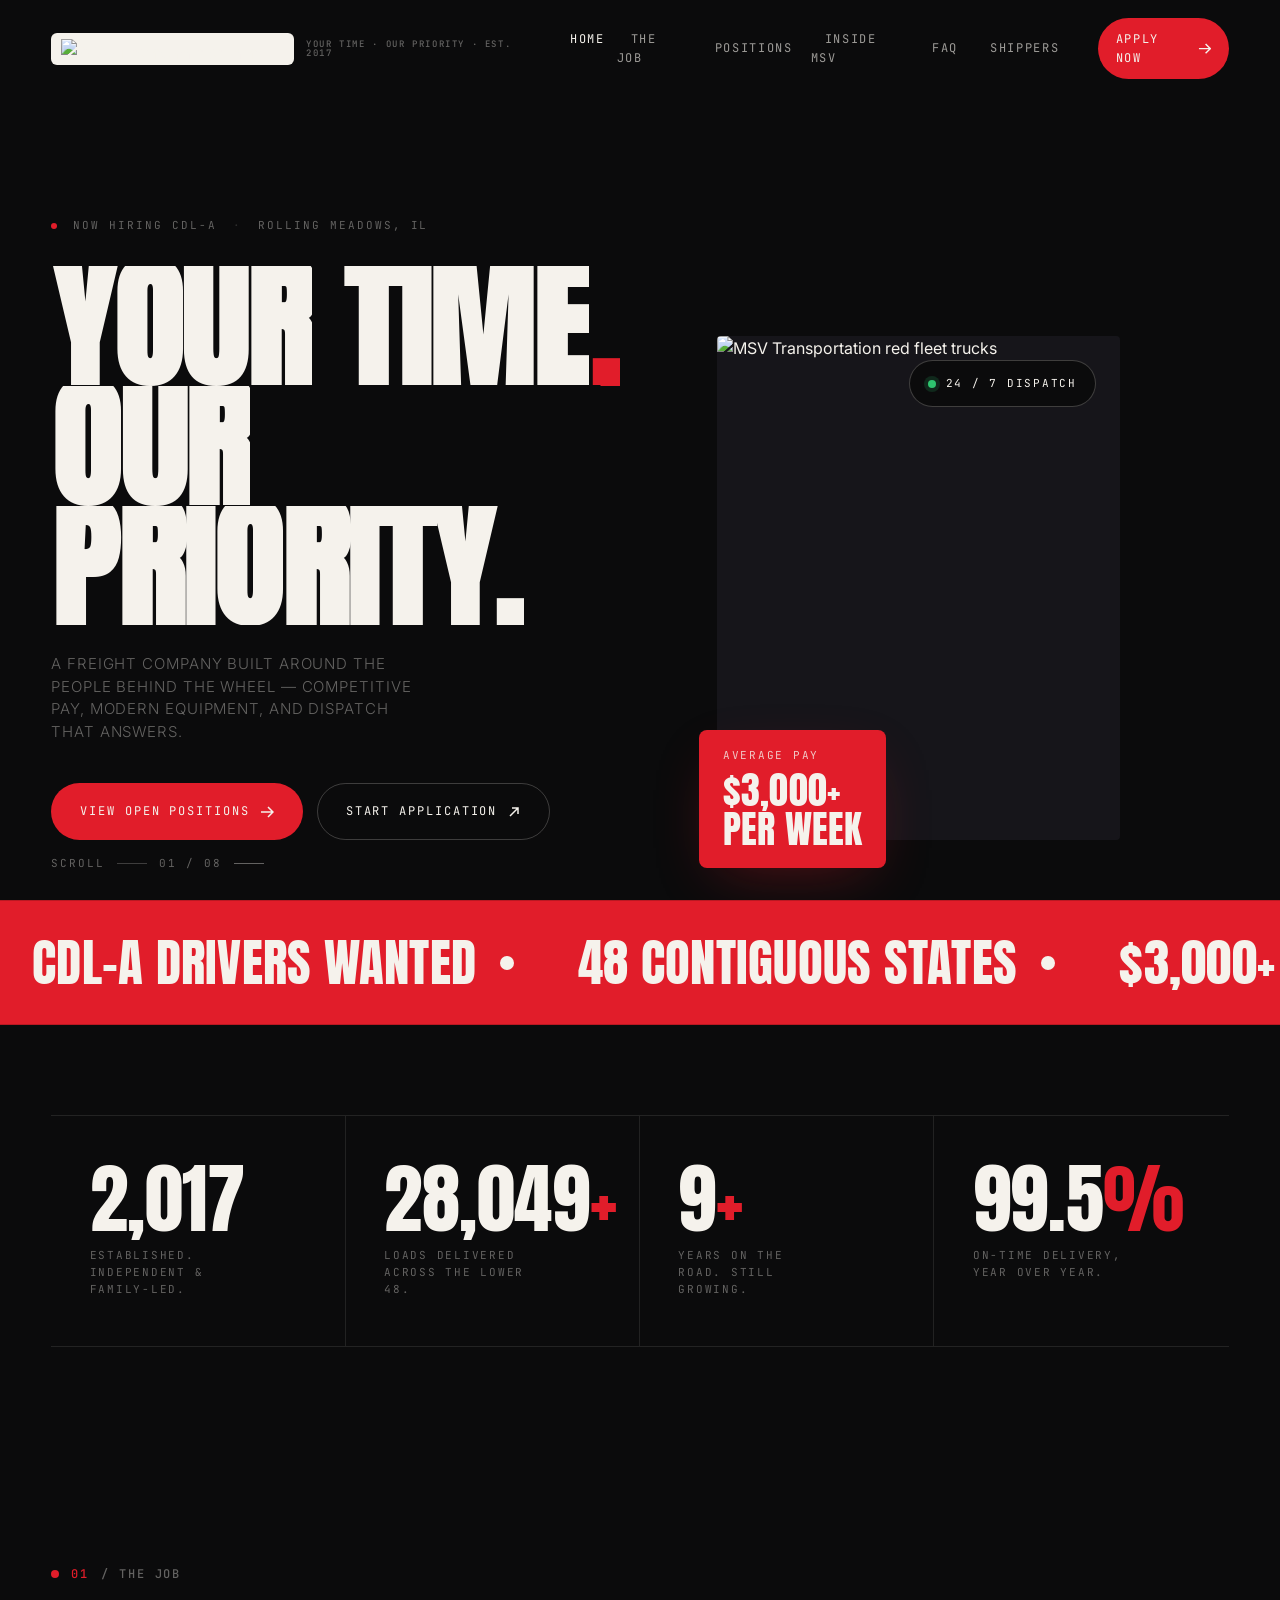
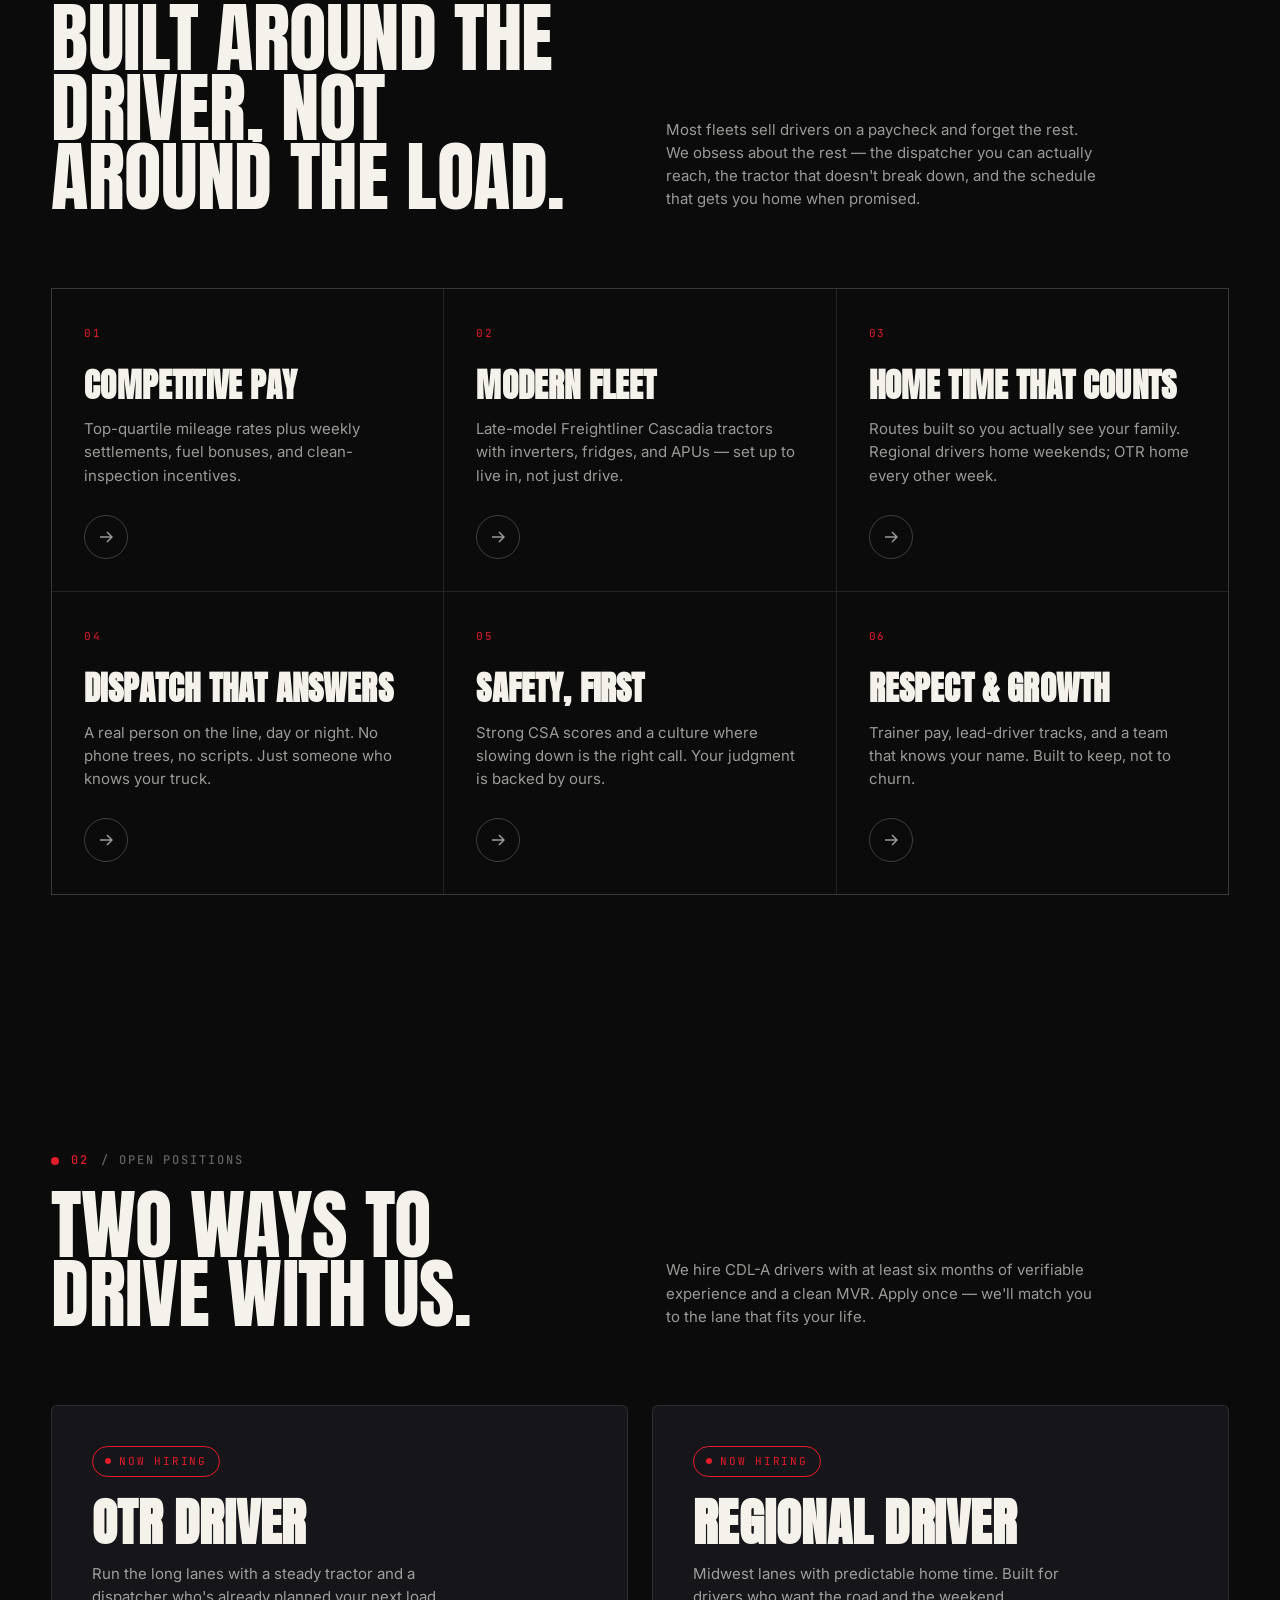
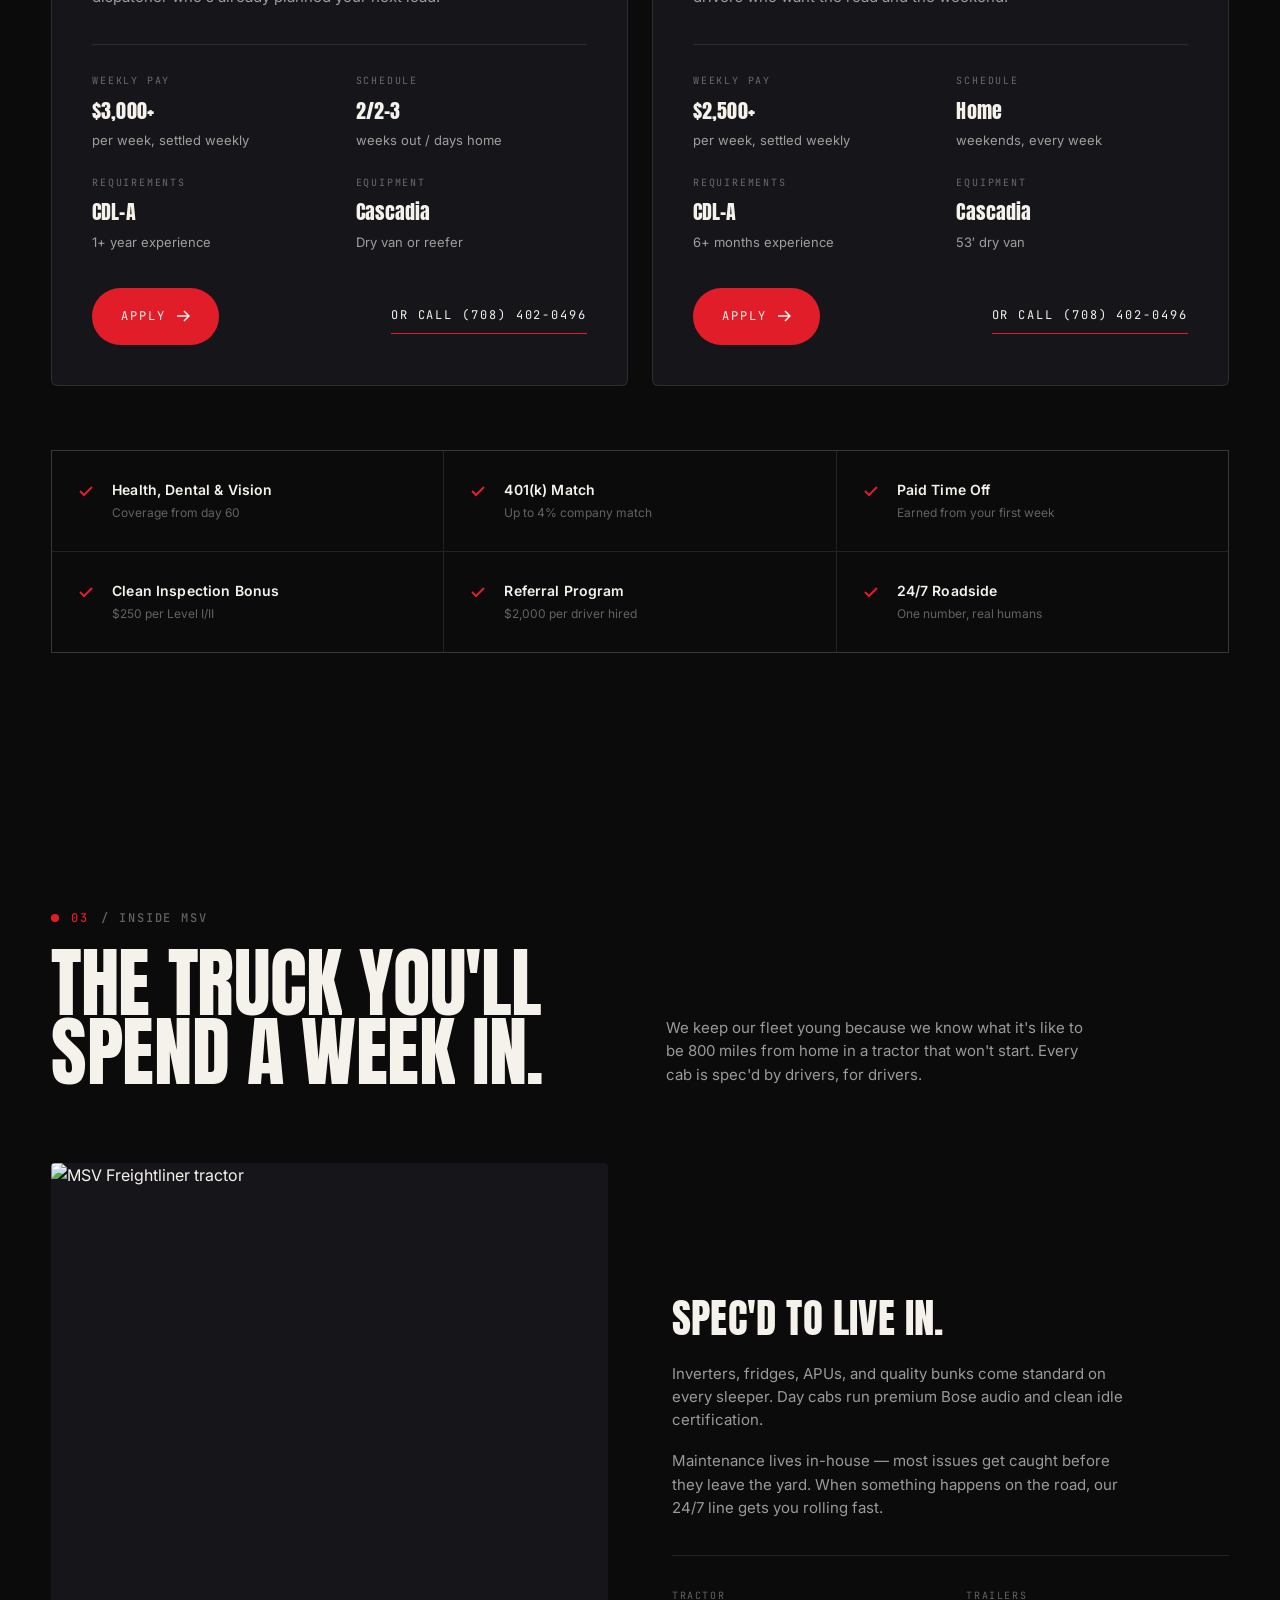
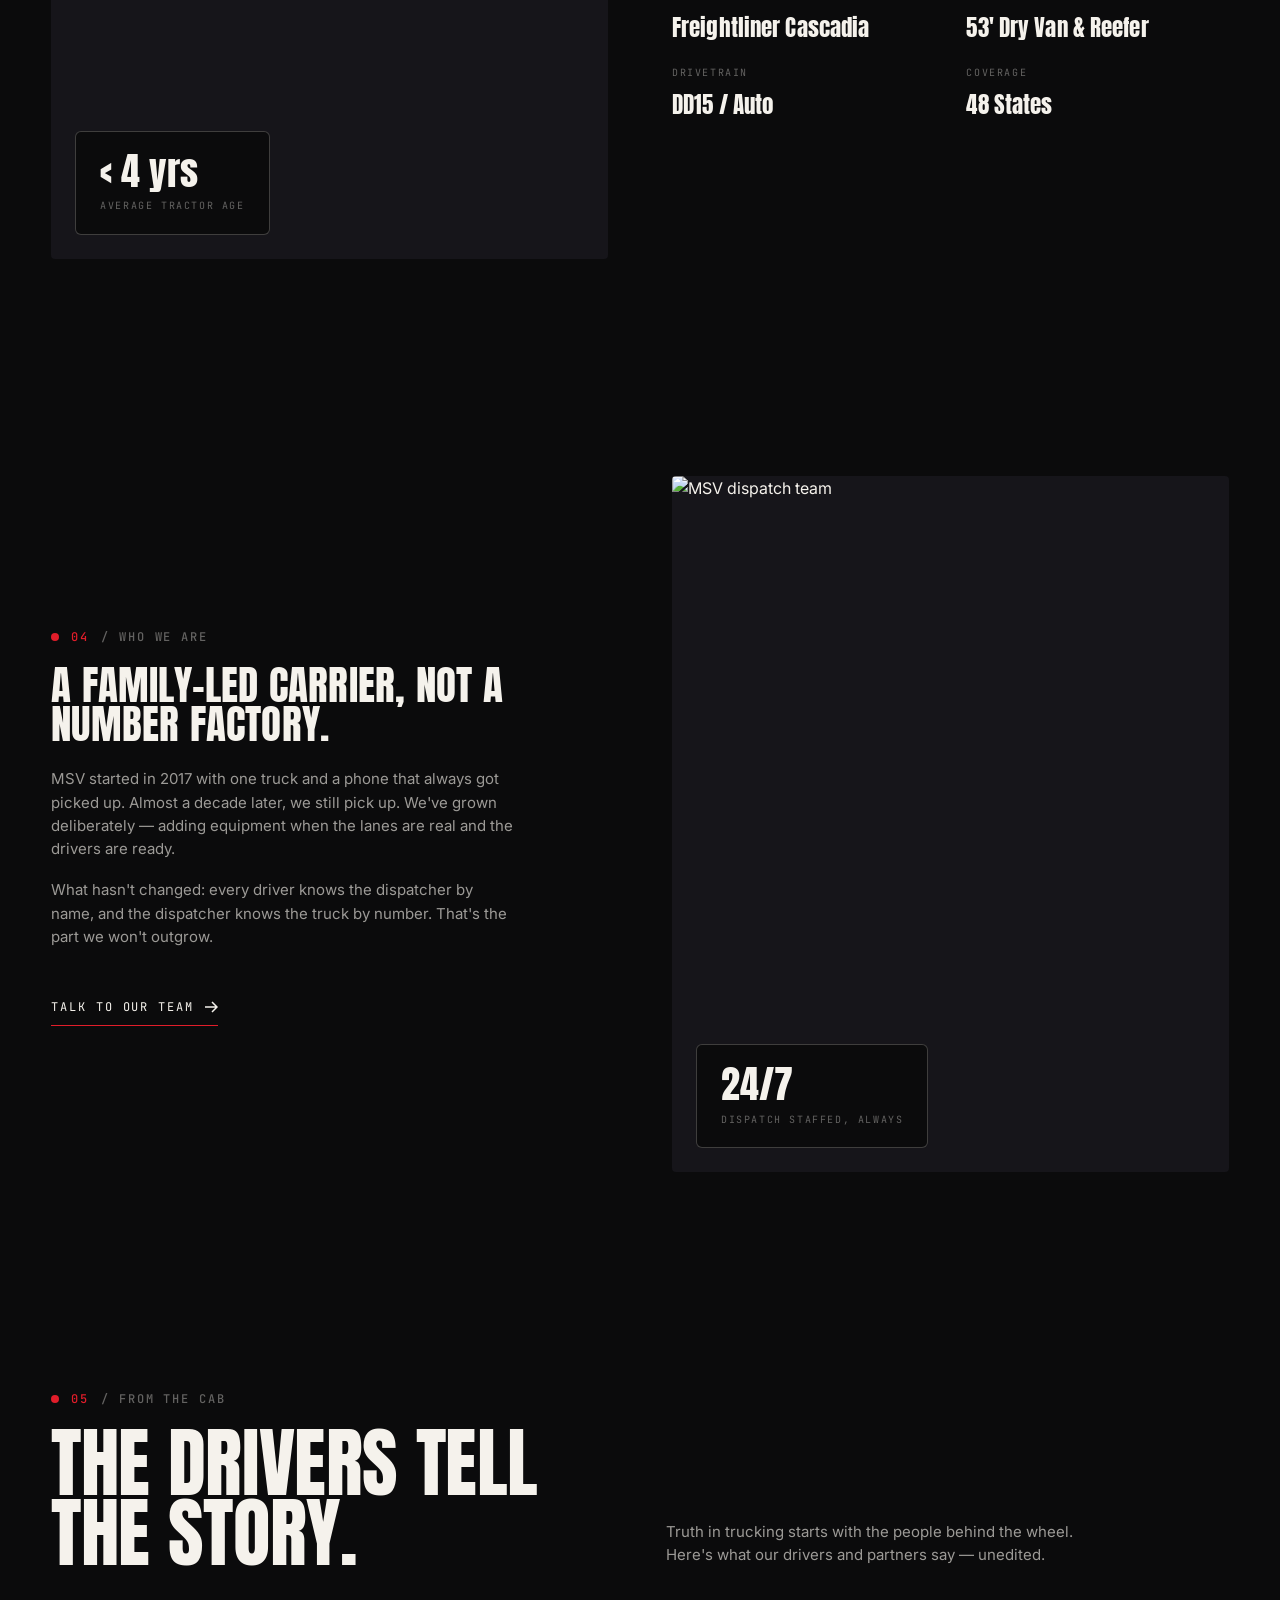
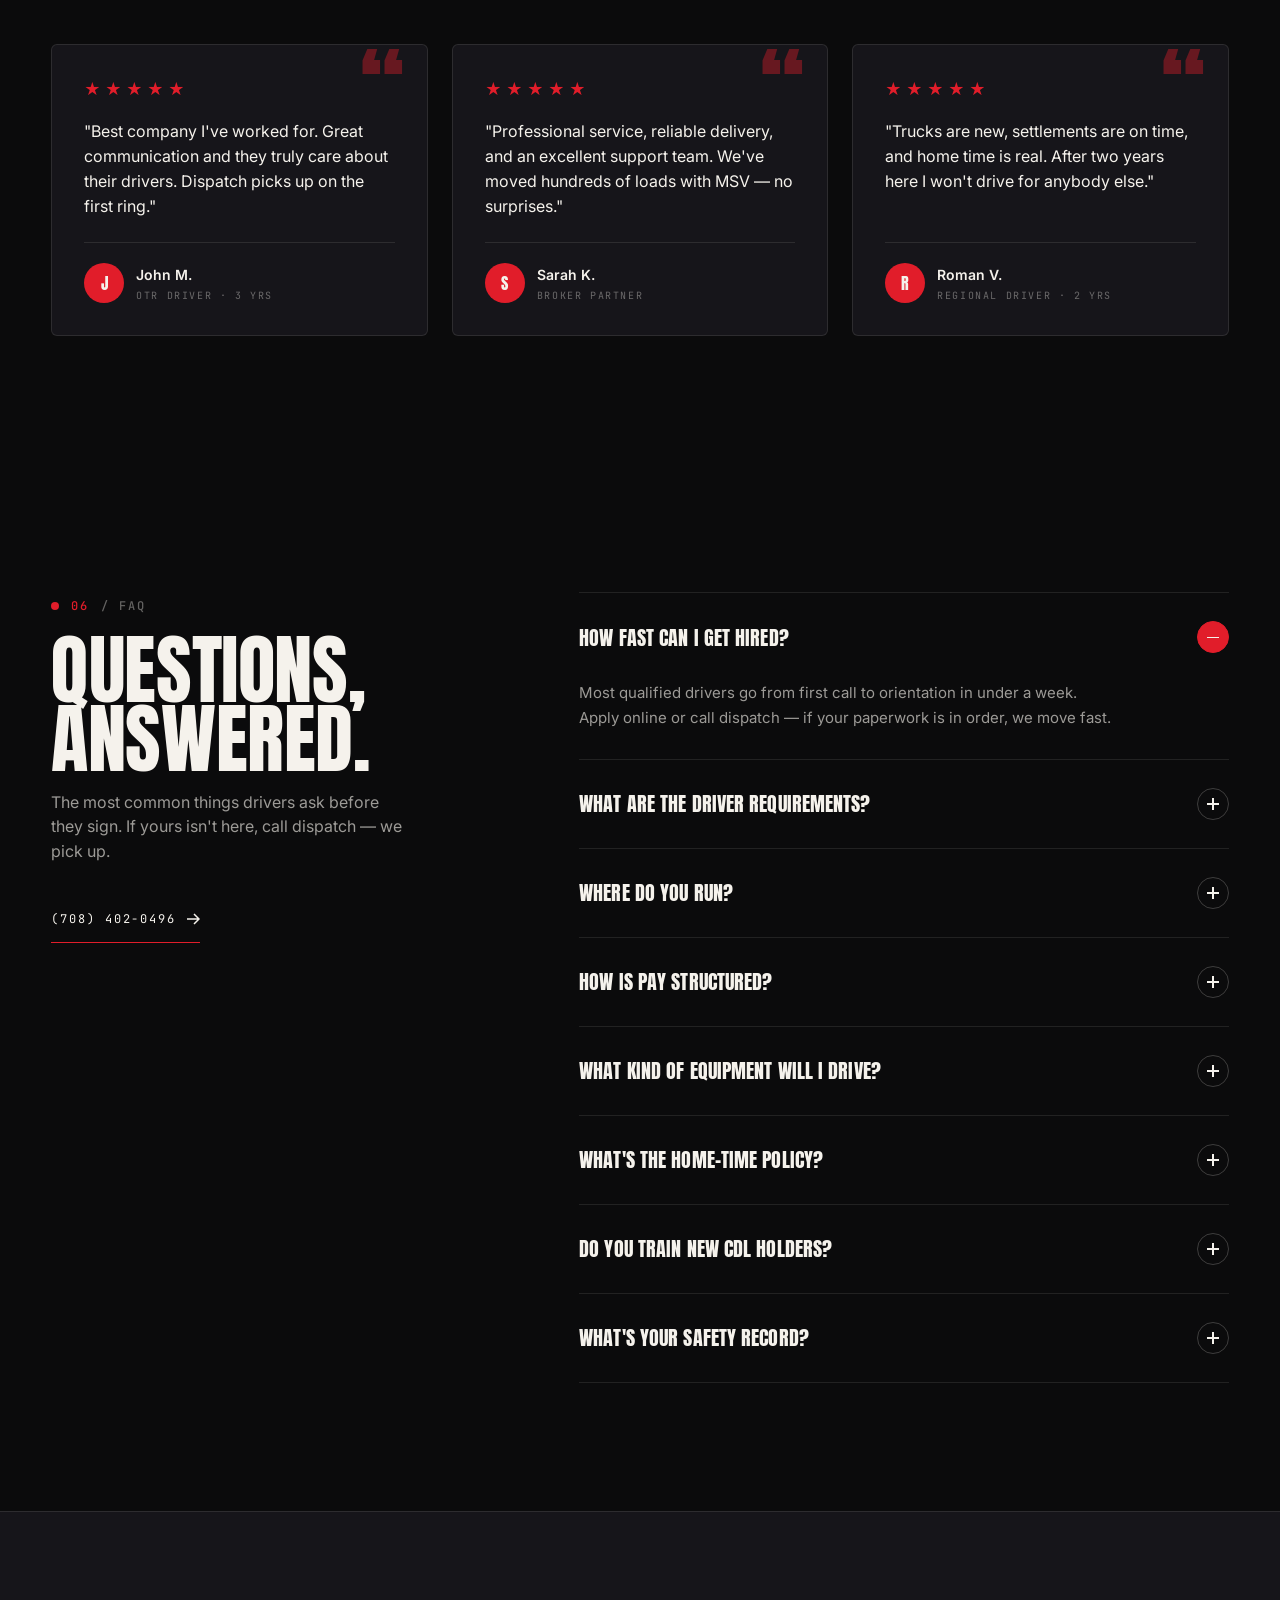
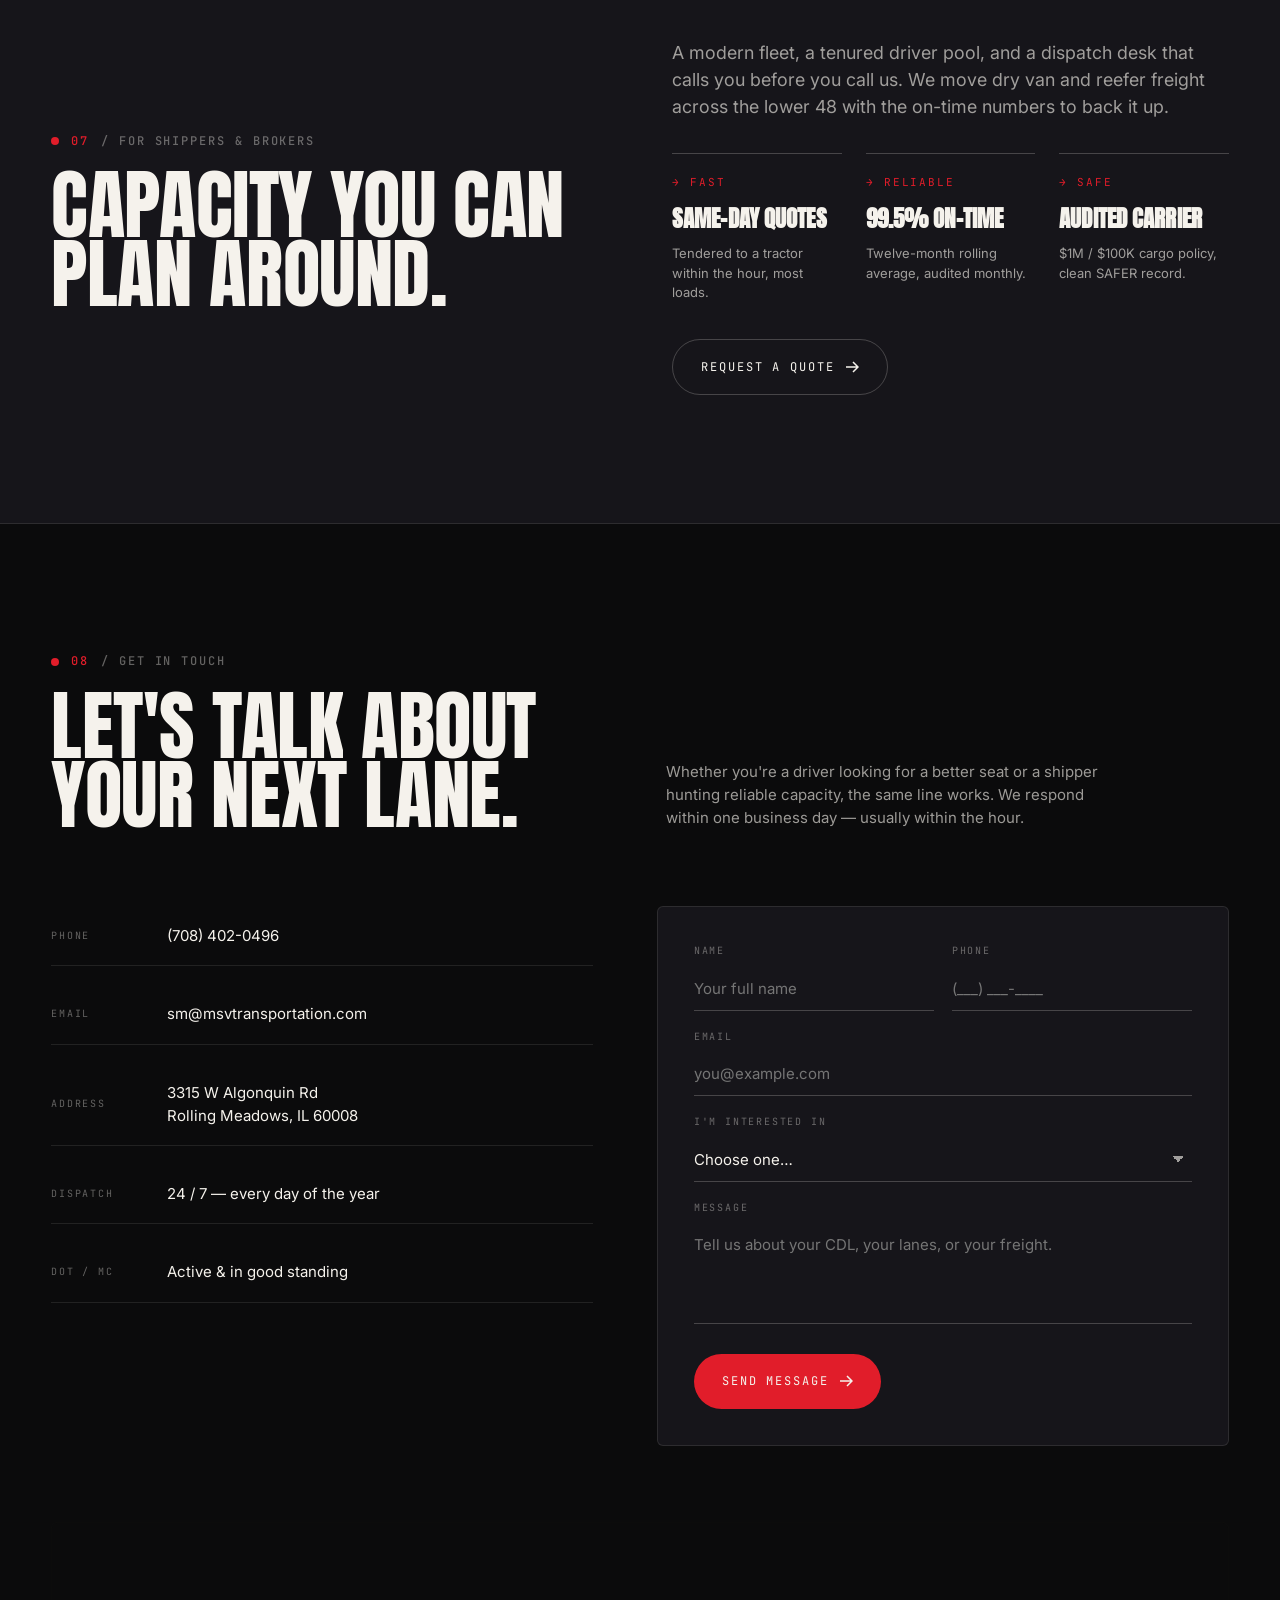
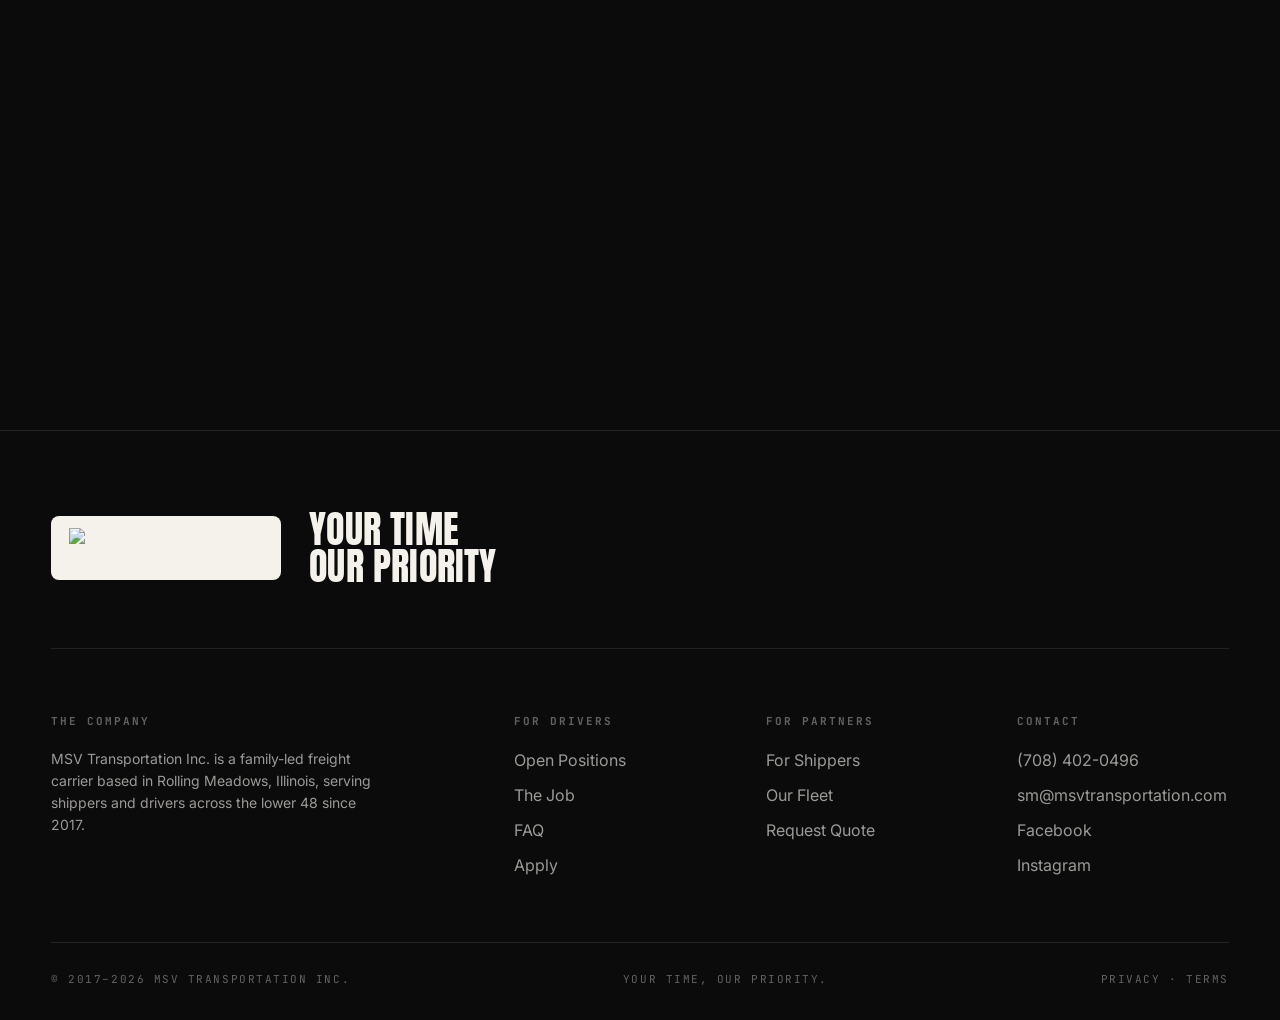
==== commit 1d7aebf6: "fixed broken things" ====
--- a/index.html
+++ b/index.html
@@ -569,7 +569,7 @@
             </div>
             <div class="contact-row">
               <div class="label">Email</div>
-              <div class="val"><a href="/cdn-cgi/l/email-protection#186b7558756b6e6c6a79766b68776a6c796c717776367b7775"><span class="__cf_email__" data-cfemail="06756b466b757072746768757669747267726f69682865696b">[email&#160;protected]</span></a></div>
+              <div class="val"><a href="mailto:sm@msvtransportation.com">sm@msvtransportation.com</a></div>
             </div>
             <div class="contact-row">
               <div class="label">Address</div>
@@ -676,7 +676,7 @@
           <h5>Contact</h5>
           <ul>
             <li><a href="tel:+17084020496">(708) 402-0496</a></li>
-            <li><a href="/cdn-cgi/l/email-protection#cebda38ea3bdb8babcafa0bdbea1bcbaafbaa7a1a0e0ada1a3"><span class="__cf_email__" data-cfemail="52213f123f21242620333c21223d202633263b3d3c7c313d3f">[email&#160;protected]</span></a></li>
+            <li><a href="mailto:sm@msvtransportation.com">sm@msvtransportation.com</a></li>
             <li><a href="https://www.facebook.com/msvtransportation.inc/" target="_blank" rel="noopener">Facebook</a></li>
             <li><a href="https://www.instagram.com/msv_transportation_inc/" target="_blank" rel="noopener">Instagram</a></li>
           </ul>
@@ -693,7 +693,7 @@
     </div>
   </footer>
 
-  <script data-cfasync="false" src="/cdn-cgi/scripts/5c5dd728/cloudflare-static/email-decode.min.js"></script><script>document.getElementById("year").textContent = new Date().getFullYear();</script>
+  <script>document.getElementById("year").textContent = new Date().getFullYear();</script>
   <script src="script.js"></script>
 </body>
 </html>
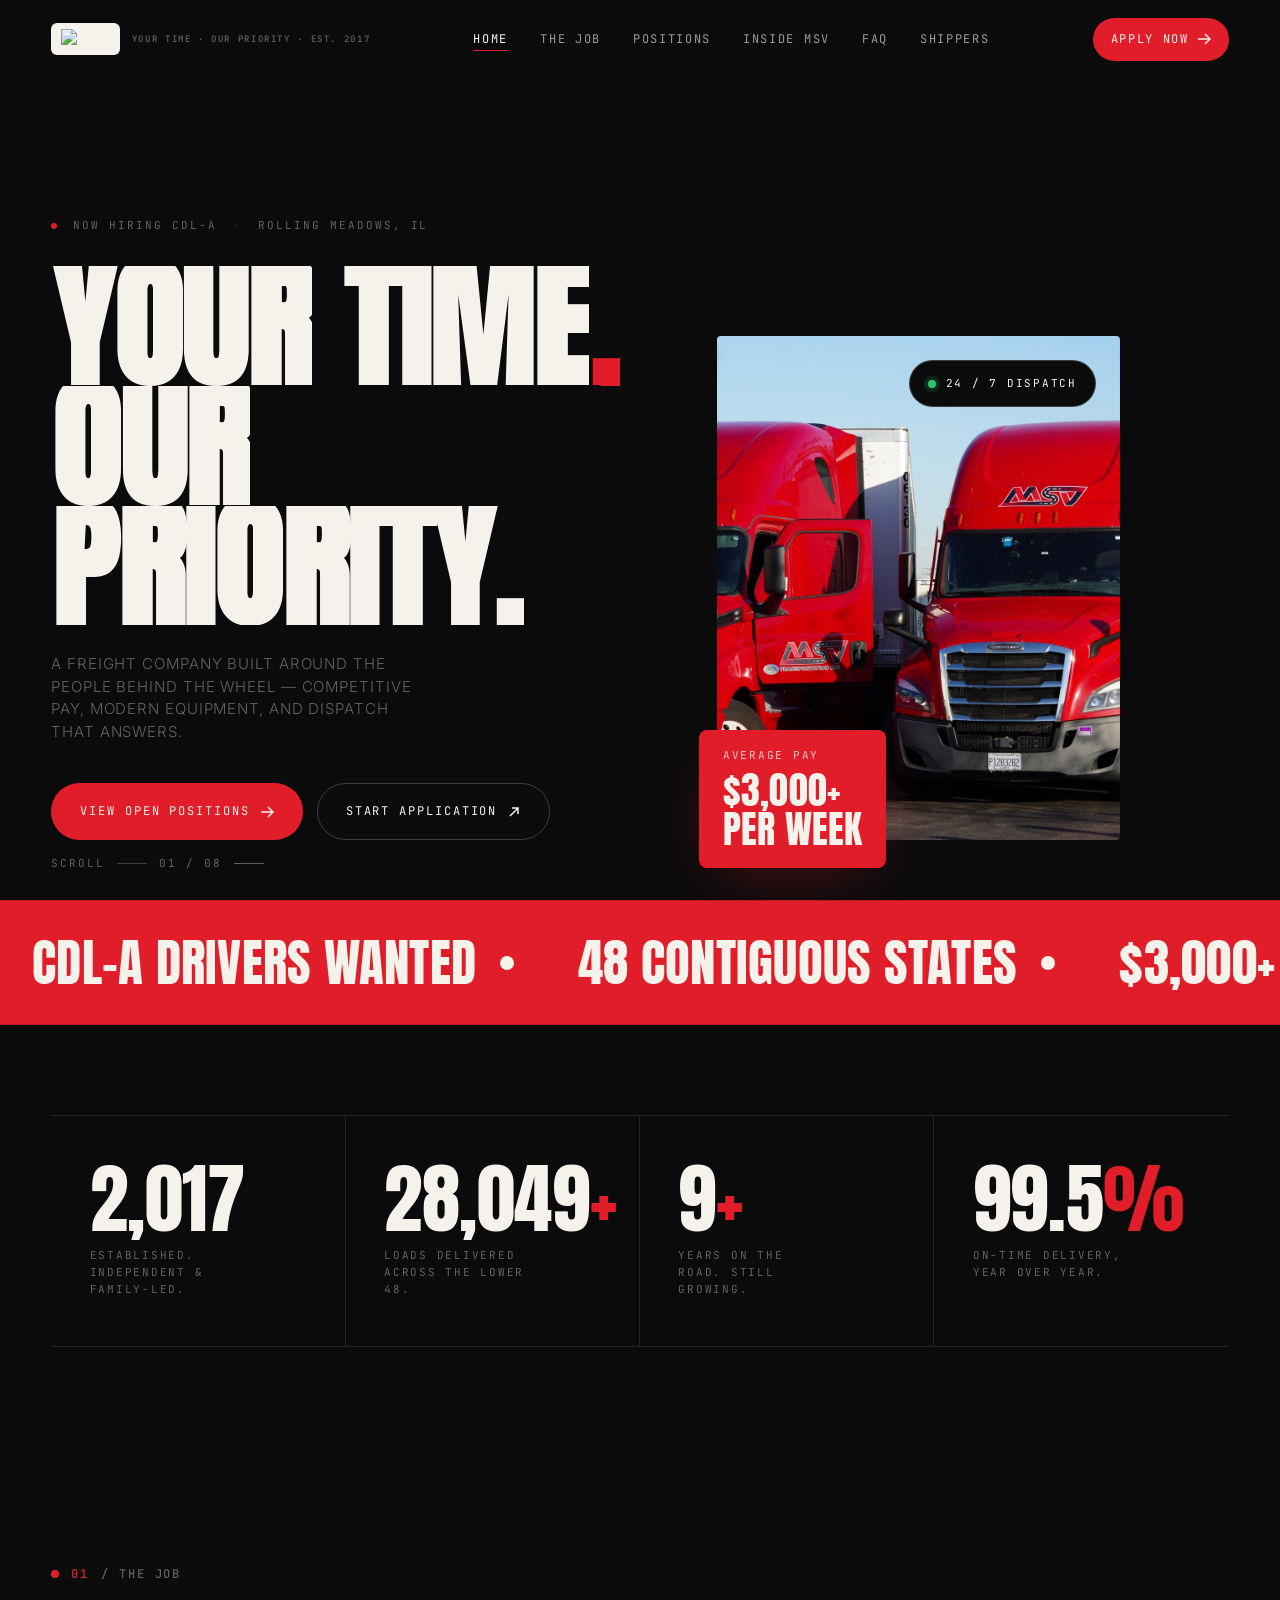
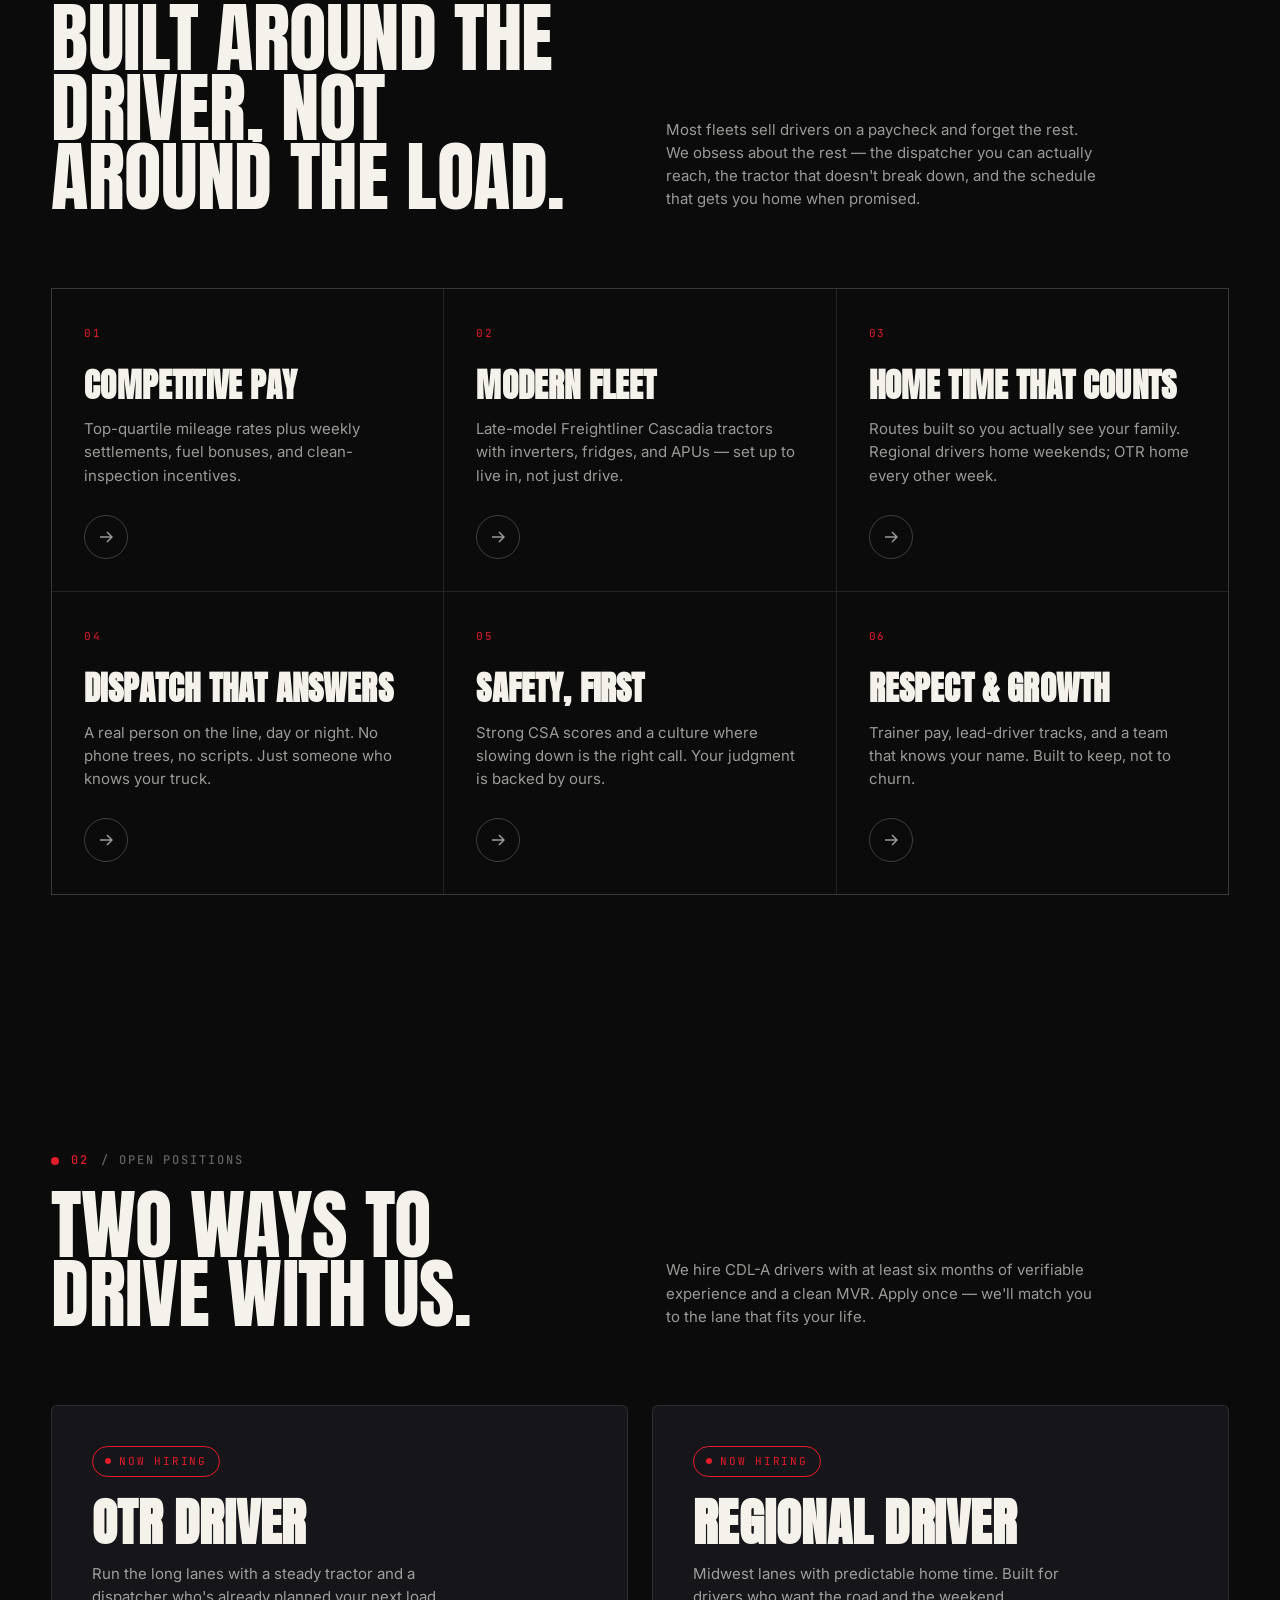
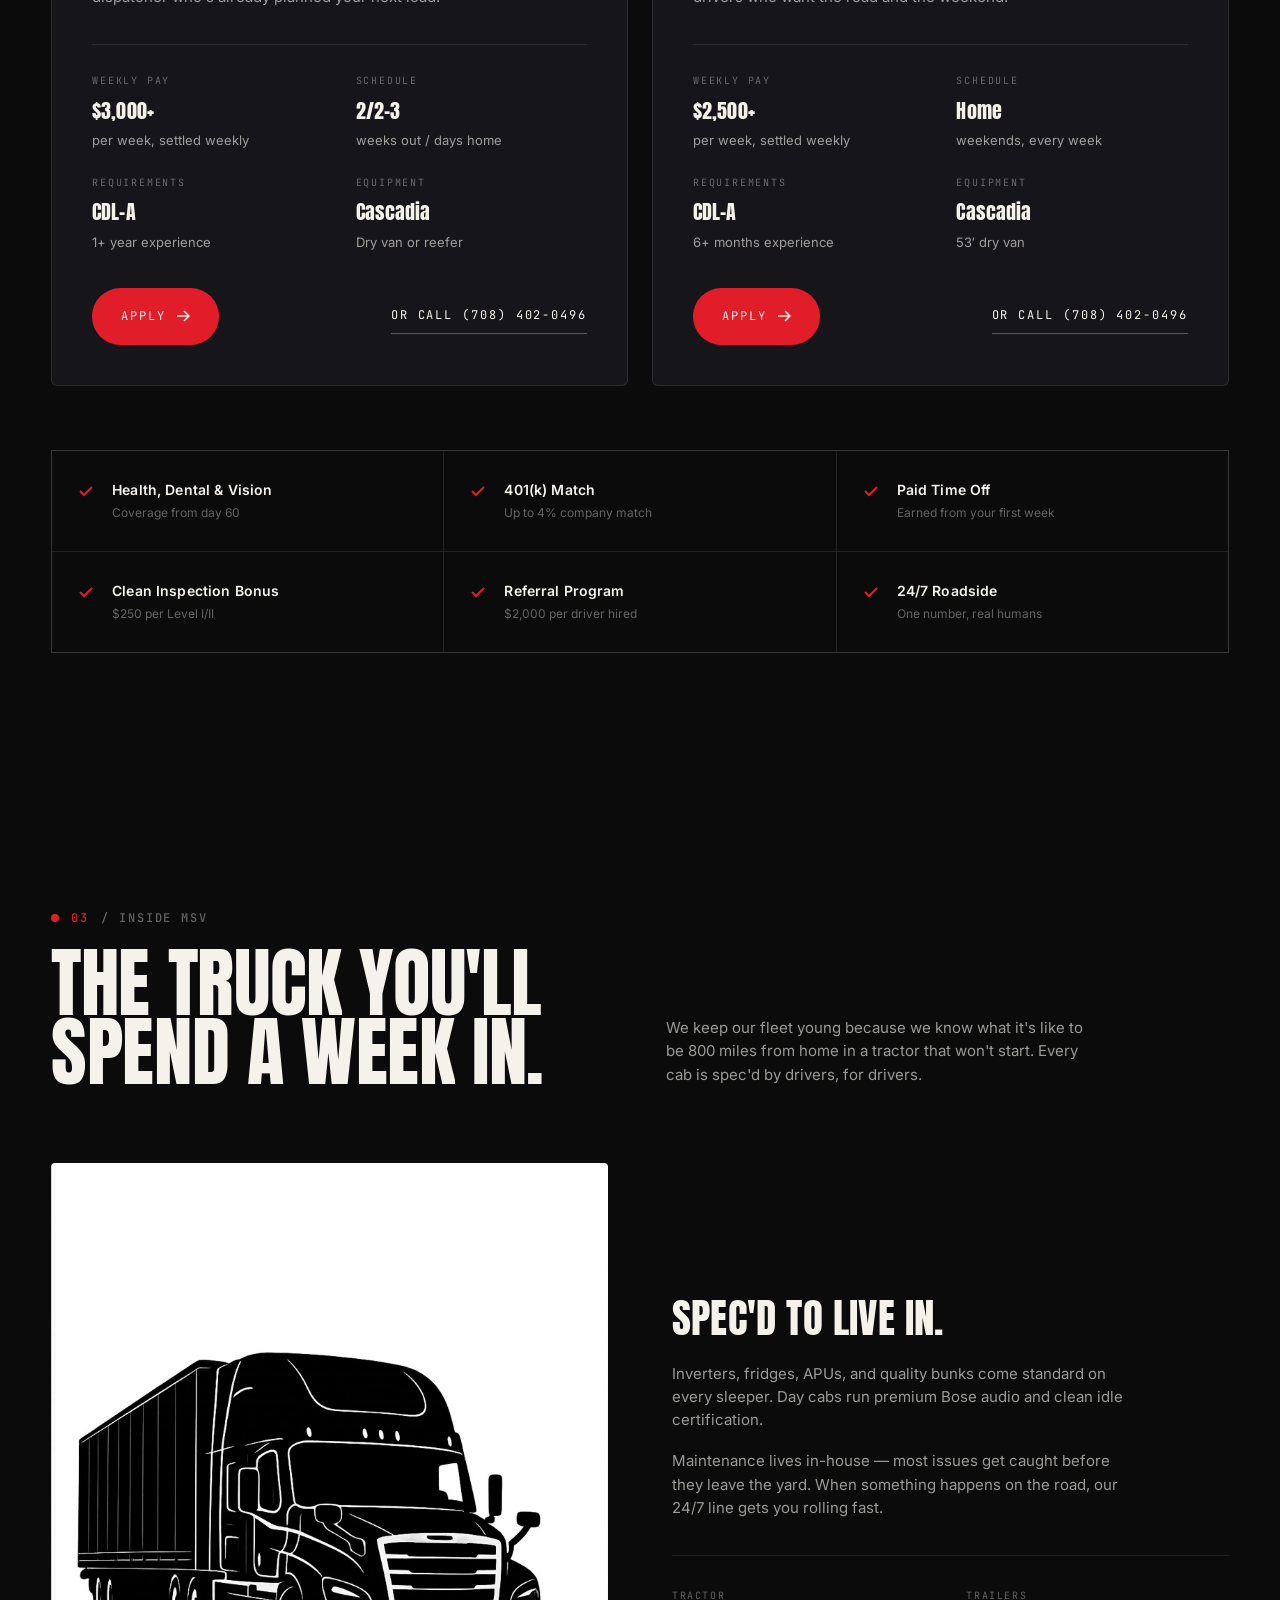
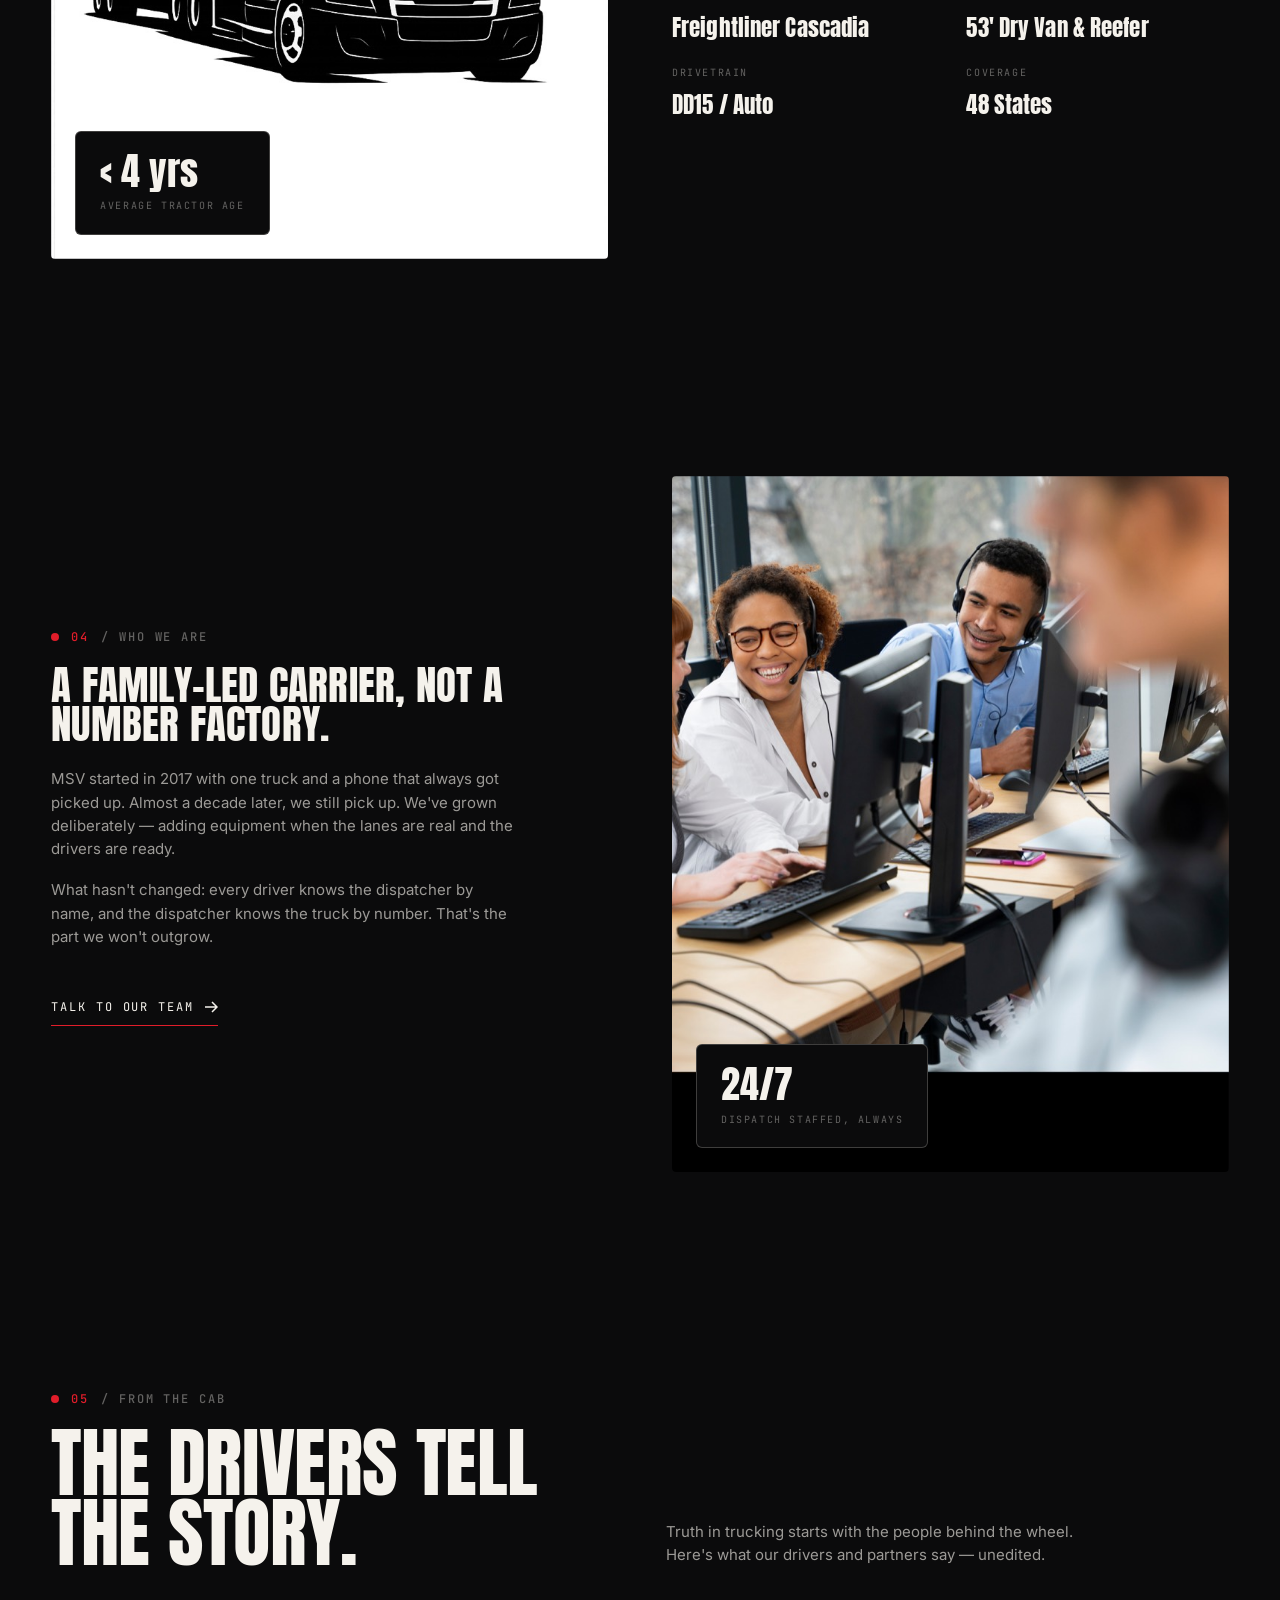
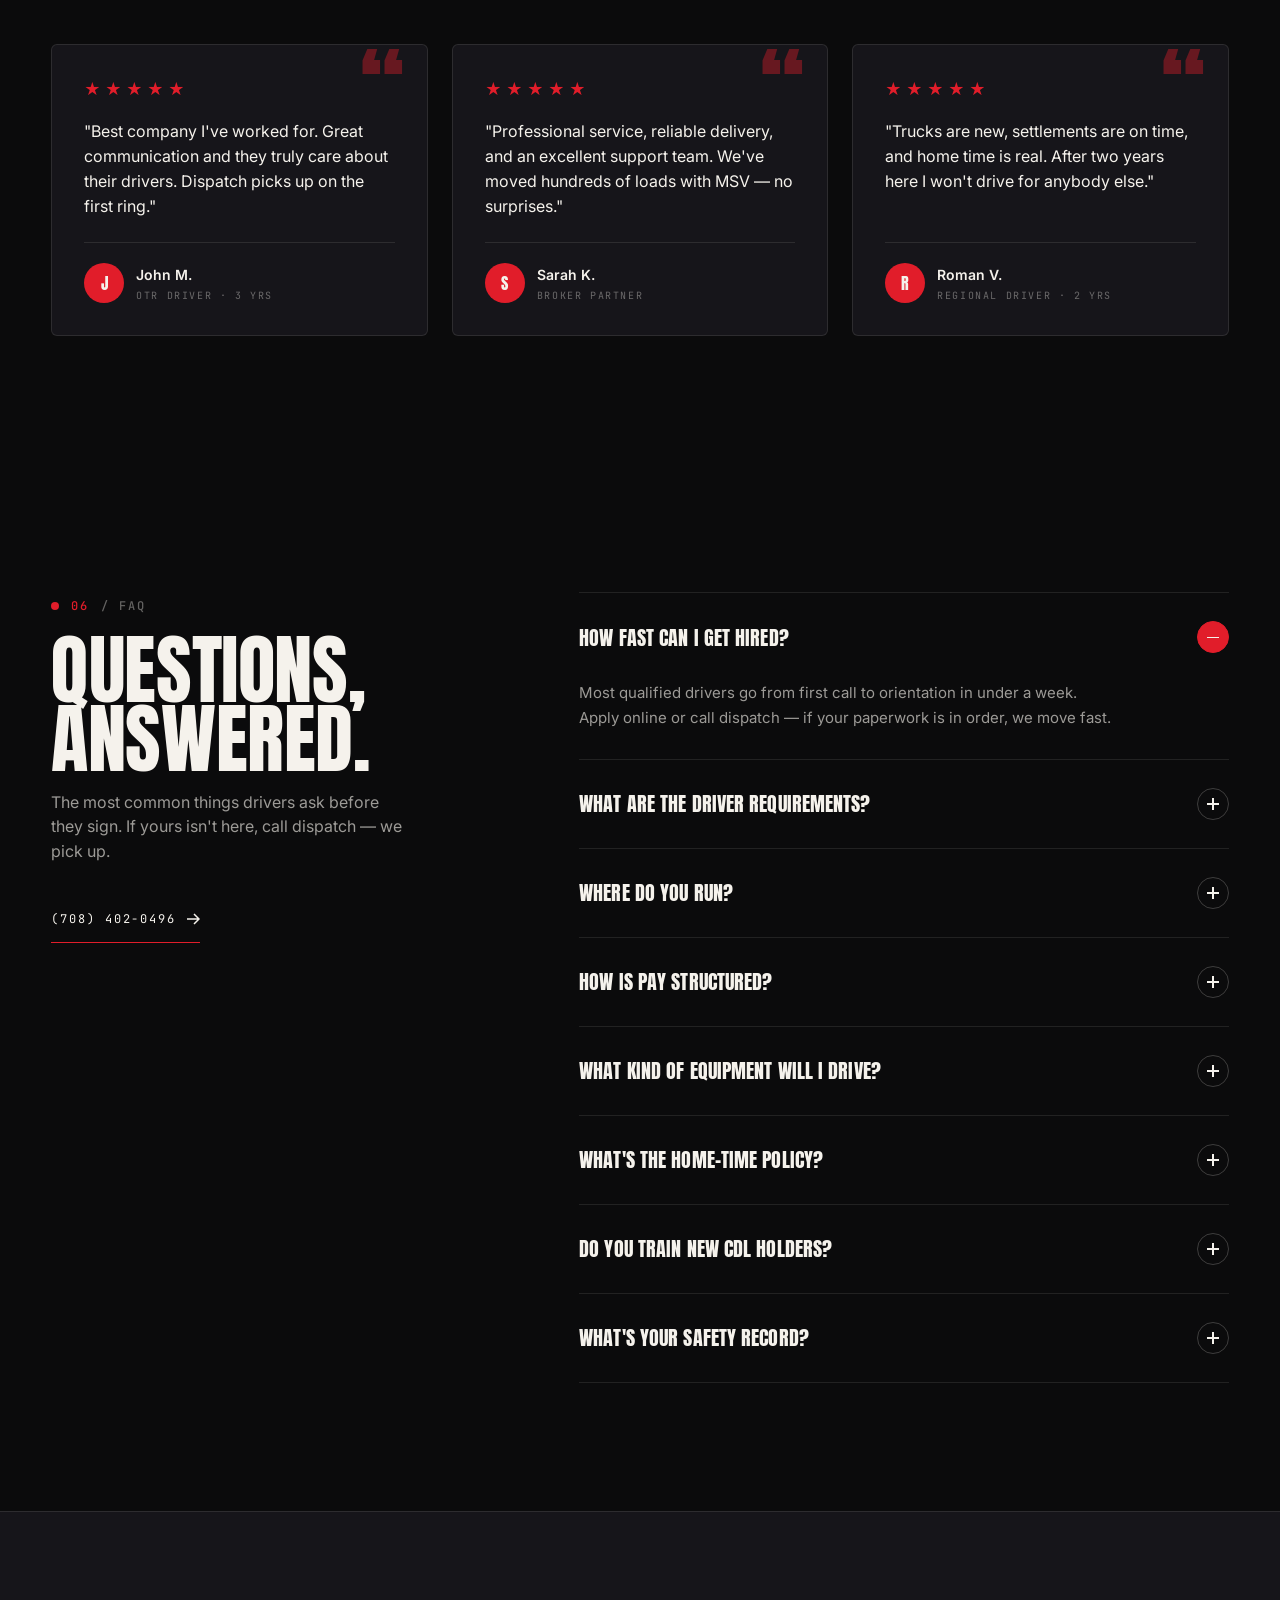
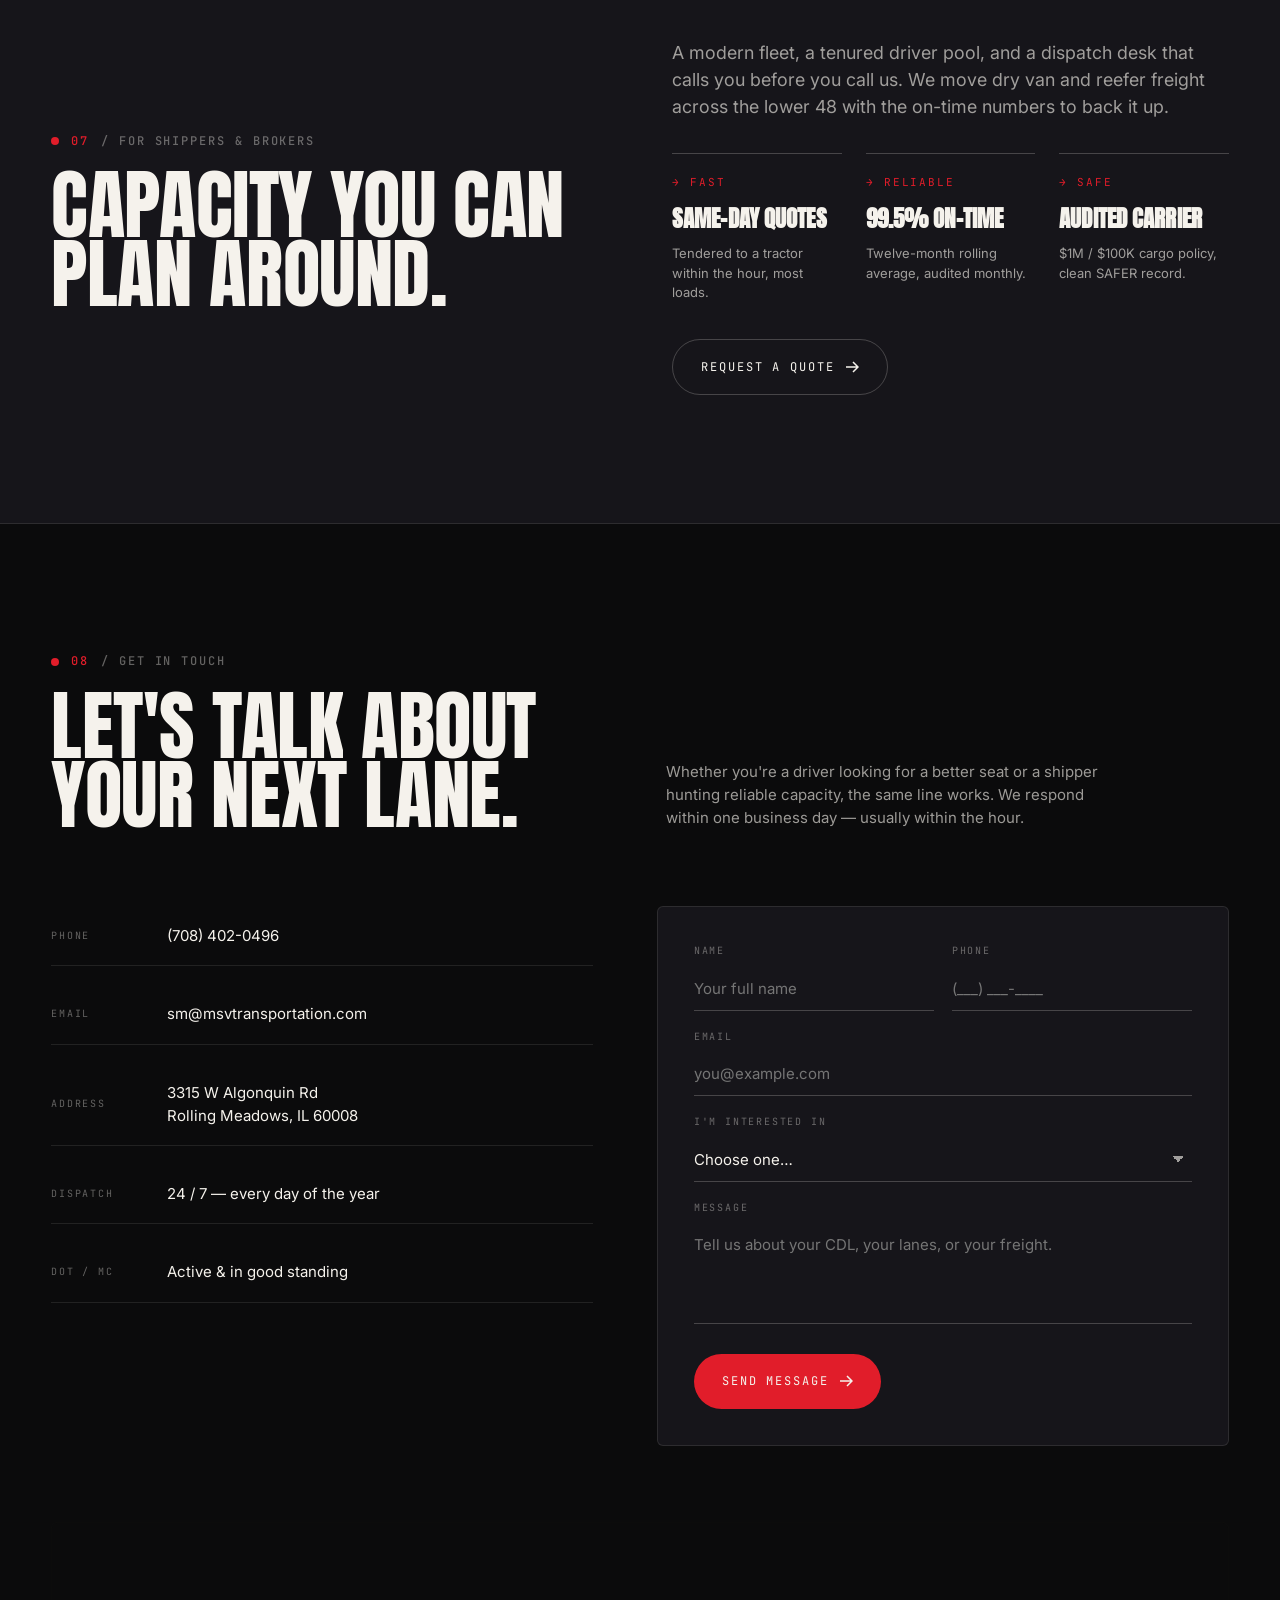
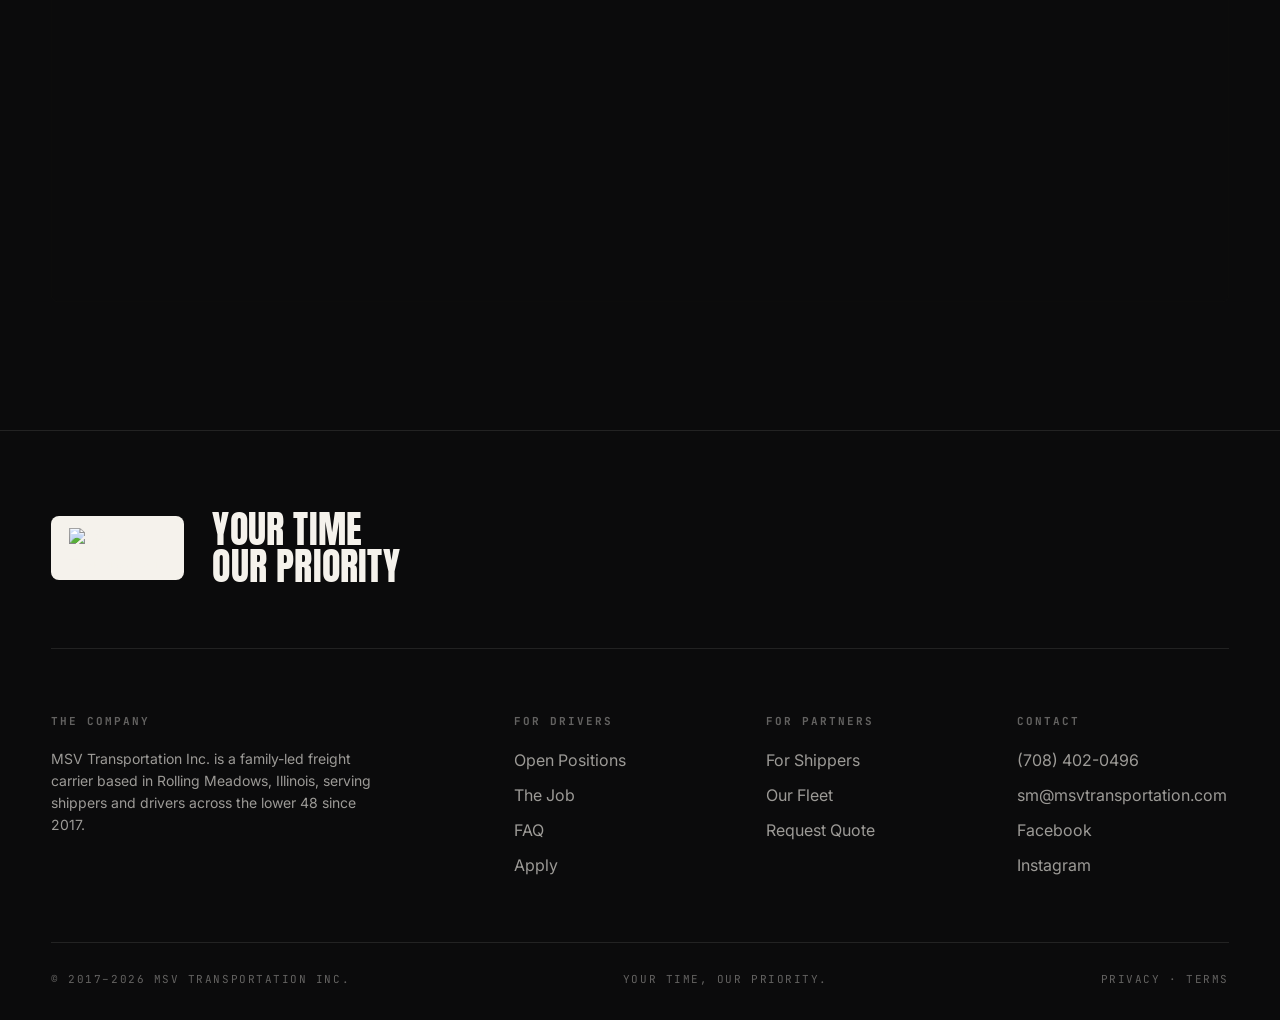
==== commit f2b7e036: "reducing assets size for faster loading" ====
--- a/index.html
+++ b/index.html
@@ -21,7 +21,7 @@
   <header class="nav" id="nav">
     <div class="shell nav-inner">
       <a href="#home" class="brand" aria-label="MSV Transportation home">
-        <img src="media/Logo_Heder.png" alt="MSV Transportation Inc." class="brand-logo" />
+        <img src="media/Logo_Heder.png" alt="MSV Transportation Inc." class="brand-logo" width="107" height="44" decoding="async" />
         <span class="brand-text">
           <small>Your Time · Our Priority · Est. 2017</small>
         </span>
@@ -85,7 +85,7 @@
 
       <div class="hero-visual fade-up">
         <div class="img-clip" style="position:absolute;inset:0;border-radius:4px;overflow:hidden;">
-          <img src="media/fleet.jpg" alt="MSV Transportation red fleet trucks" />
+          <img src="media/fleet-1600.jpg" width="1600" height="1201" alt="MSV Transportation red fleet trucks" fetchpriority="high" decoding="async" />
         </div>
         <div class="hero-badge">
           <span class="dot"></span>
@@ -342,7 +342,7 @@
 
       <div class="split">
         <div class="split-img img-clip" data-observe>
-          <img src="media/black_truck_2.jpg" alt="MSV Freightliner tractor" />
+          <img src="media/black_truck_2-1200.jpg" width="800" height="1200" alt="MSV Freightliner tractor" loading="lazy" decoding="async" />
           <div class="floating-stat">
             <div class="n">&lt; 4 yrs</div>
             <div class="l">Average tractor age</div>
@@ -392,7 +392,7 @@
           </a>
         </div>
         <div class="split-img img-clip" data-observe style="order:2">
-          <img src="media/call_centr.jpg" alt="MSV dispatch team" />
+          <img src="media/call_centr-1400.jpg" width="1400" height="933" alt="MSV dispatch team" loading="lazy" decoding="async" />
           <div class="floating-stat">
             <div class="n">24/7</div>
             <div class="l">Dispatch staffed, always</div>
@@ -646,7 +646,7 @@
   <footer class="footer" data-observe>
     <div class="shell">
       <div class="footer-logo-row fade-up">
-        <img src="media/Logo_Heder.png" alt="MSV Transportation Inc." class="footer-logo" />
+        <img src="media/Logo_Heder.png" alt="MSV Transportation Inc." class="footer-logo" width="107" height="44" loading="lazy" decoding="async" />
         <div class="footer-tag">Your Time<br>Our Priority</div>
       </div>
 
--- a/styles.css
+++ b/styles.css
@@ -412,7 +412,7 @@
   border-radius: 4px;
   background: var(--bg-2);
 }
-.hero-visual .img-clip img { transform: scale(1.1); transition: clip-path 1.4s var(--ease-out), transform 14s linear; }
+.hero-visual .img-clip img { transform: scale(1.1); transition: transform 14s linear; }
 .hero-visual.in-view .img-clip img { transform: scale(1); animation: heroDrift 14s linear infinite alternate; }
 @keyframes heroDrift {
   from { transform: scale(1.05) translate(-1.5%, -1%); }
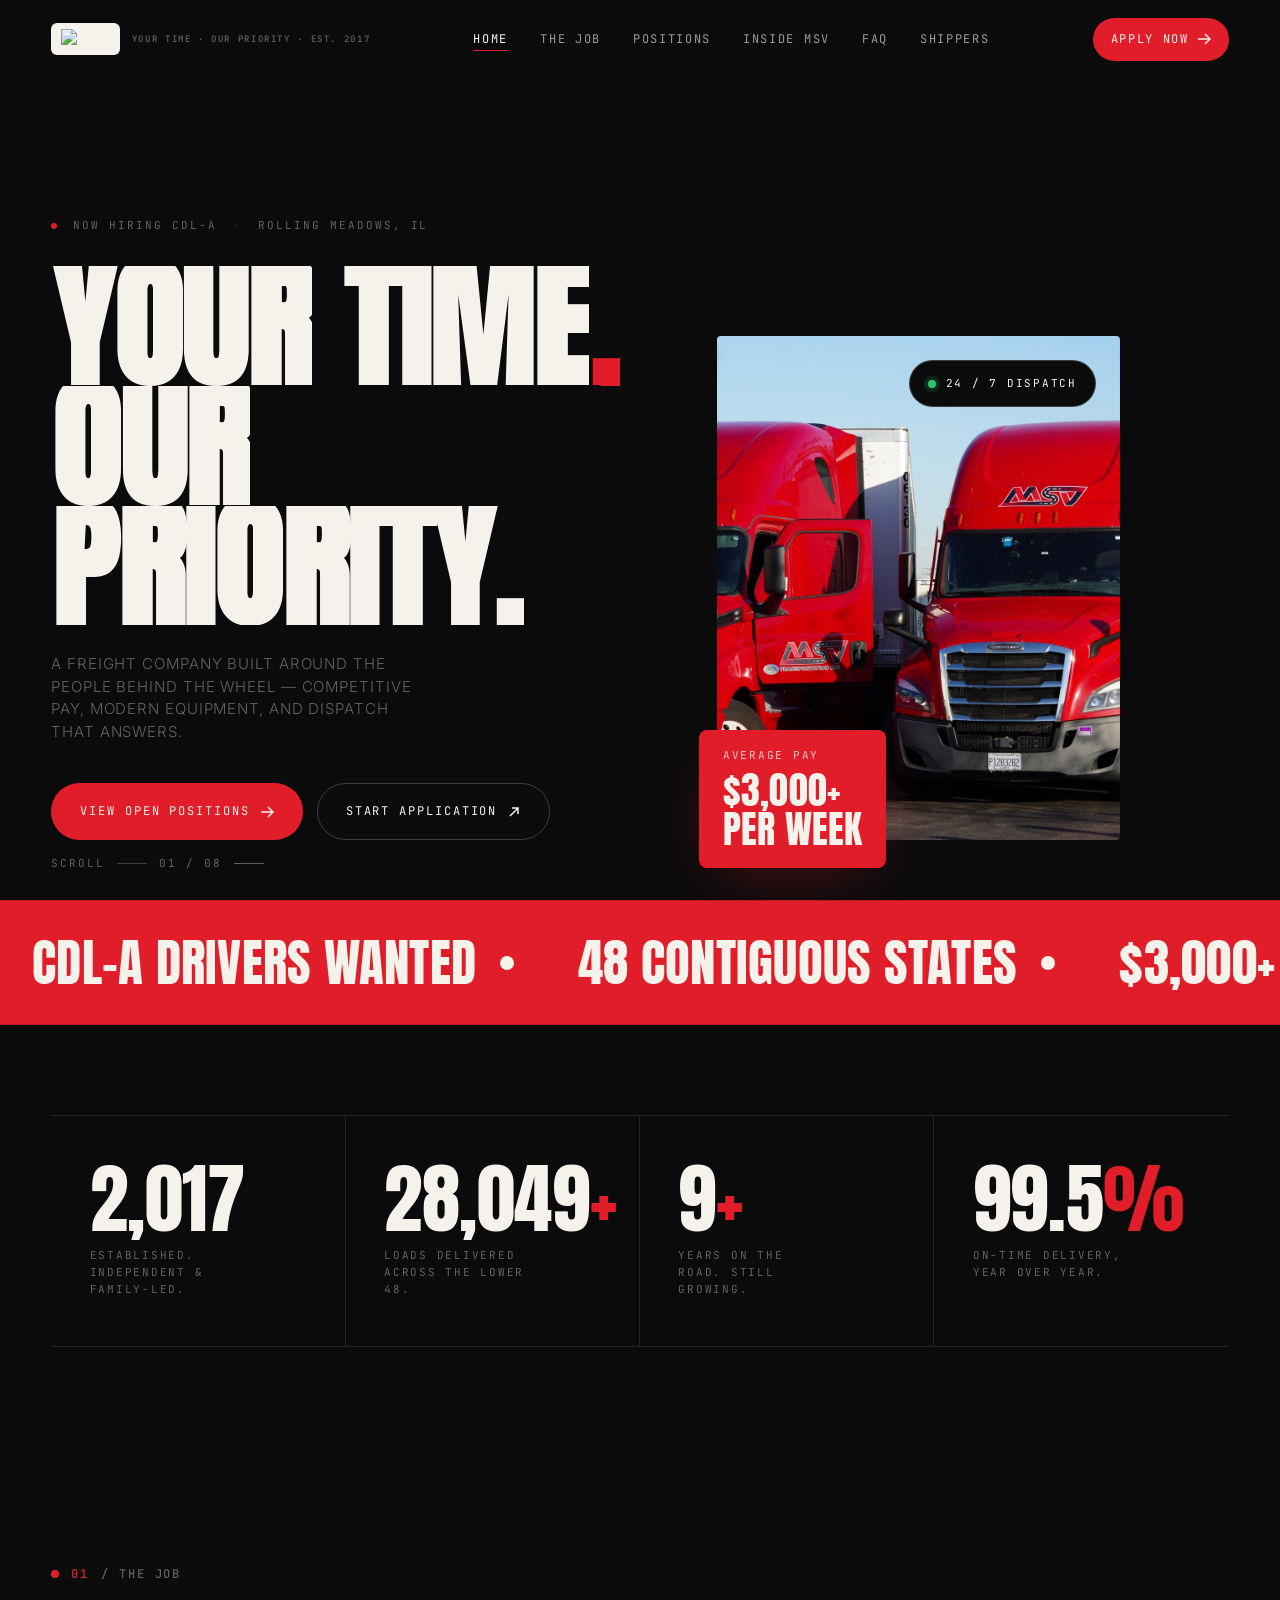
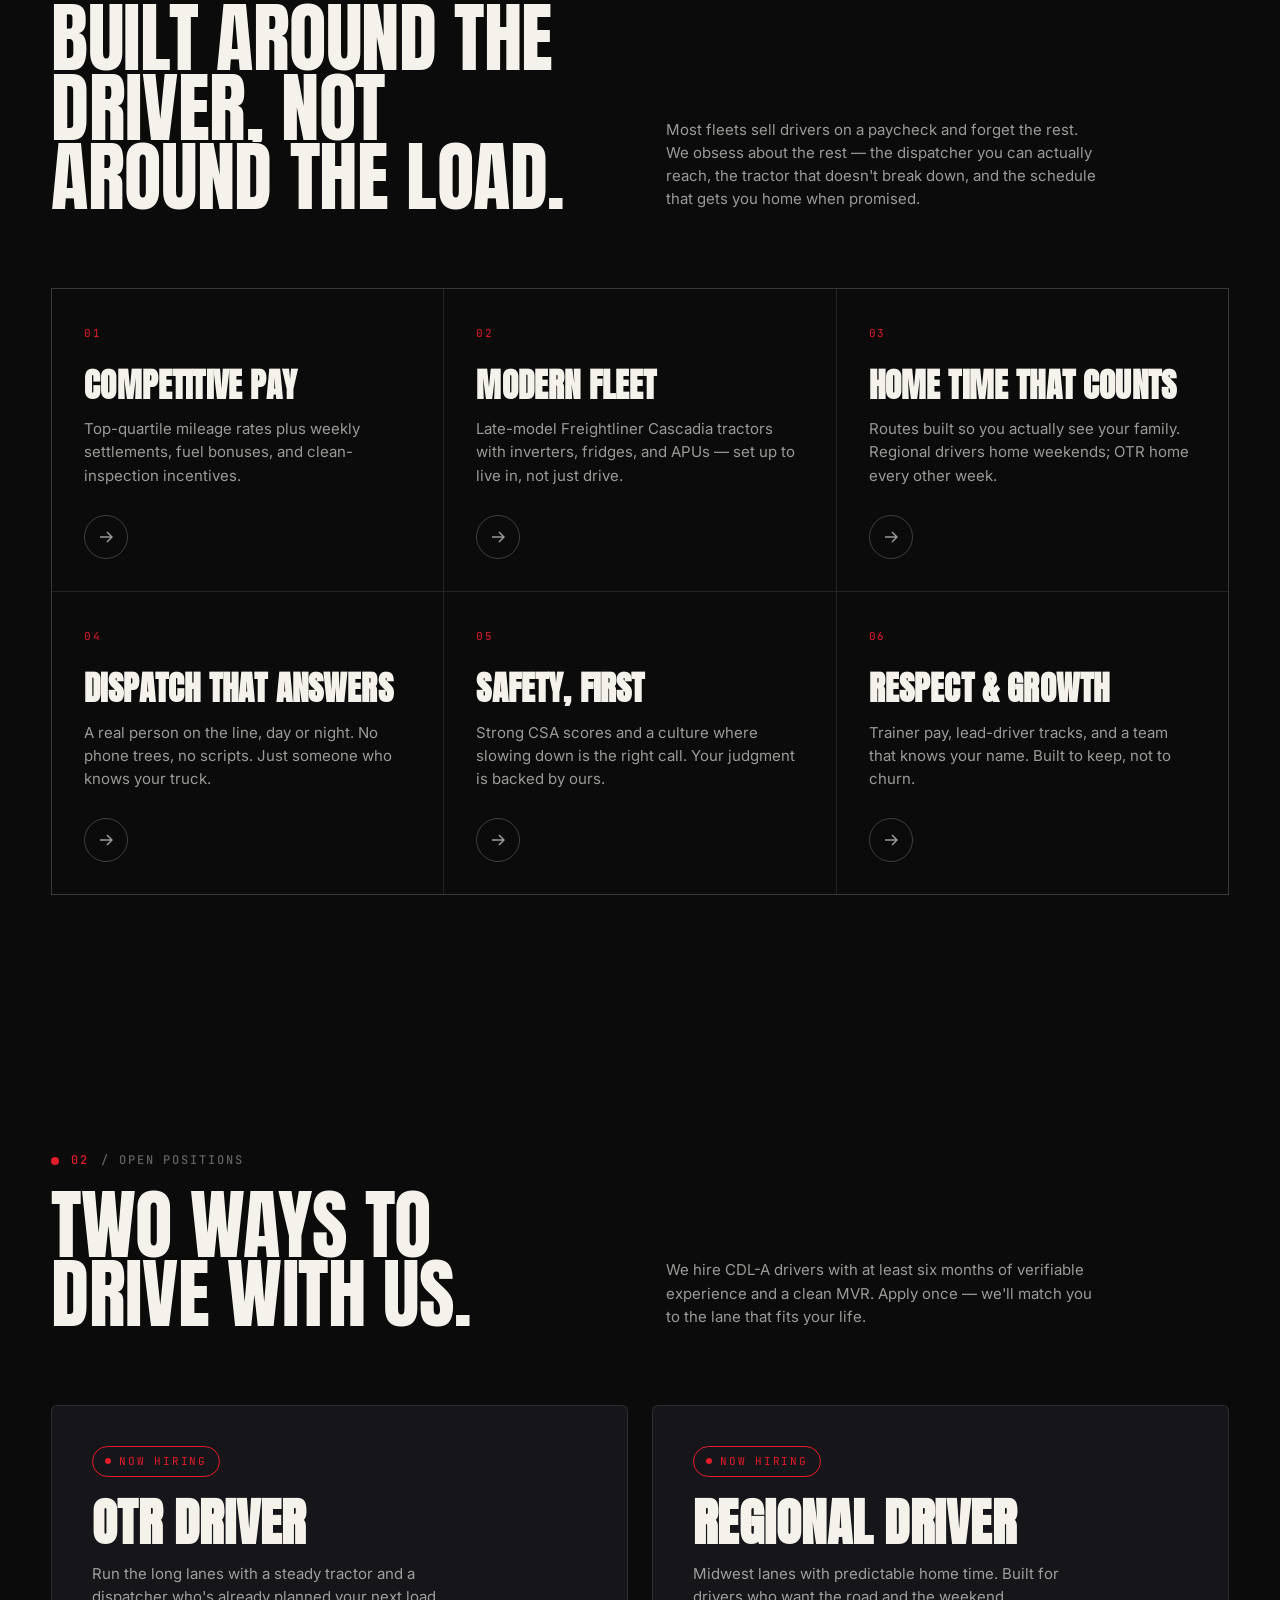
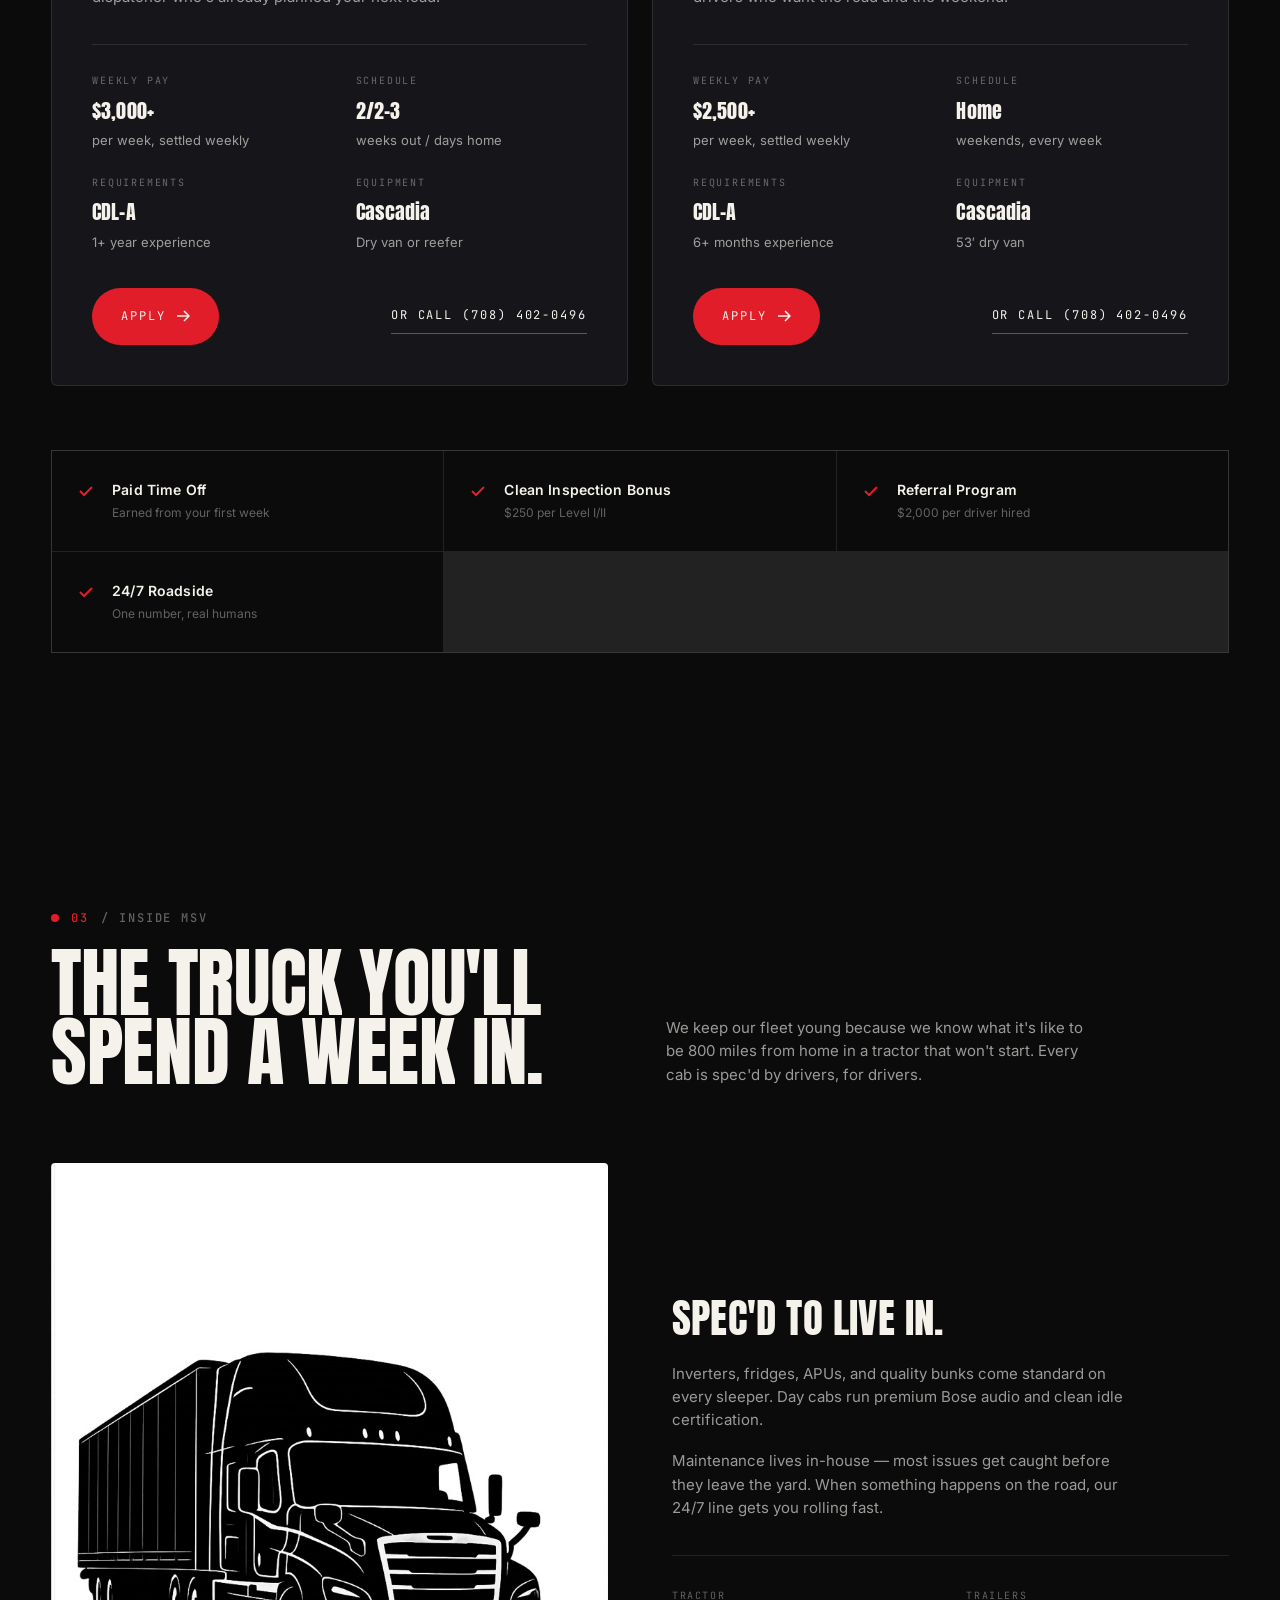
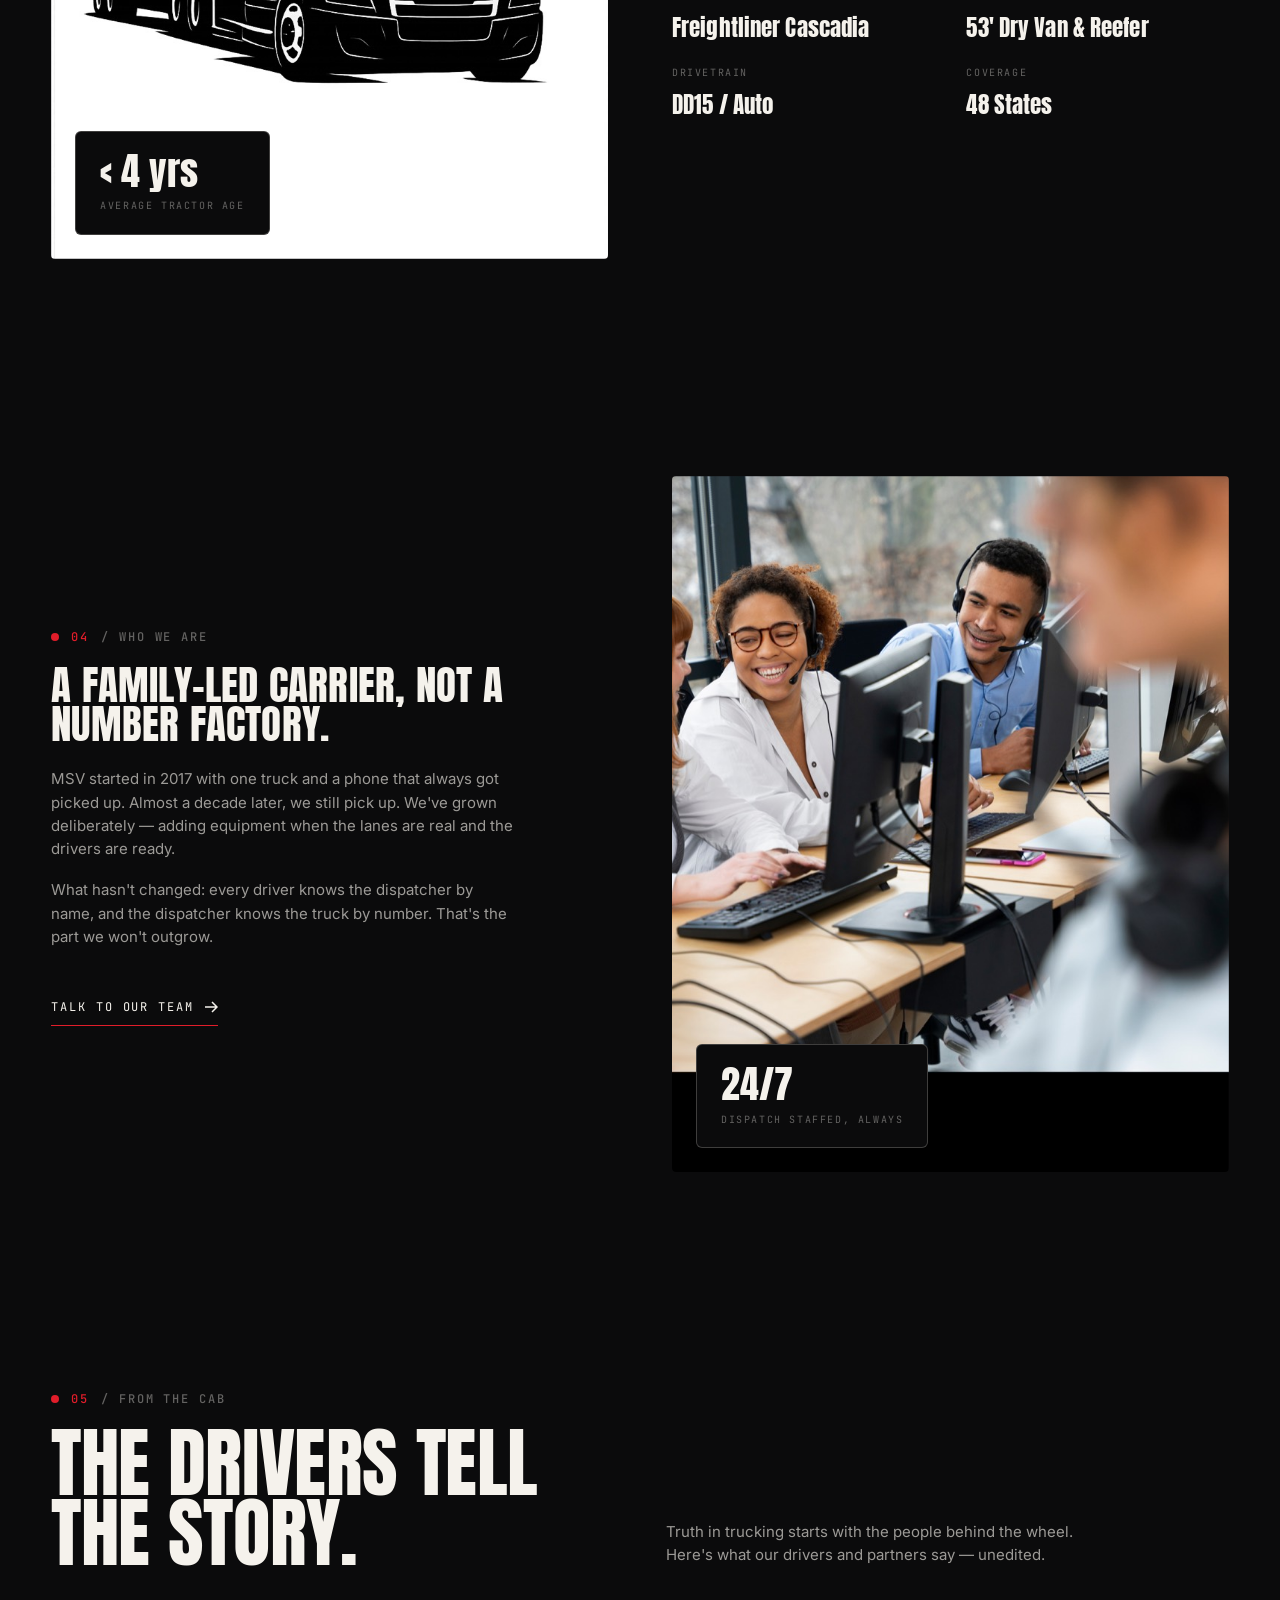
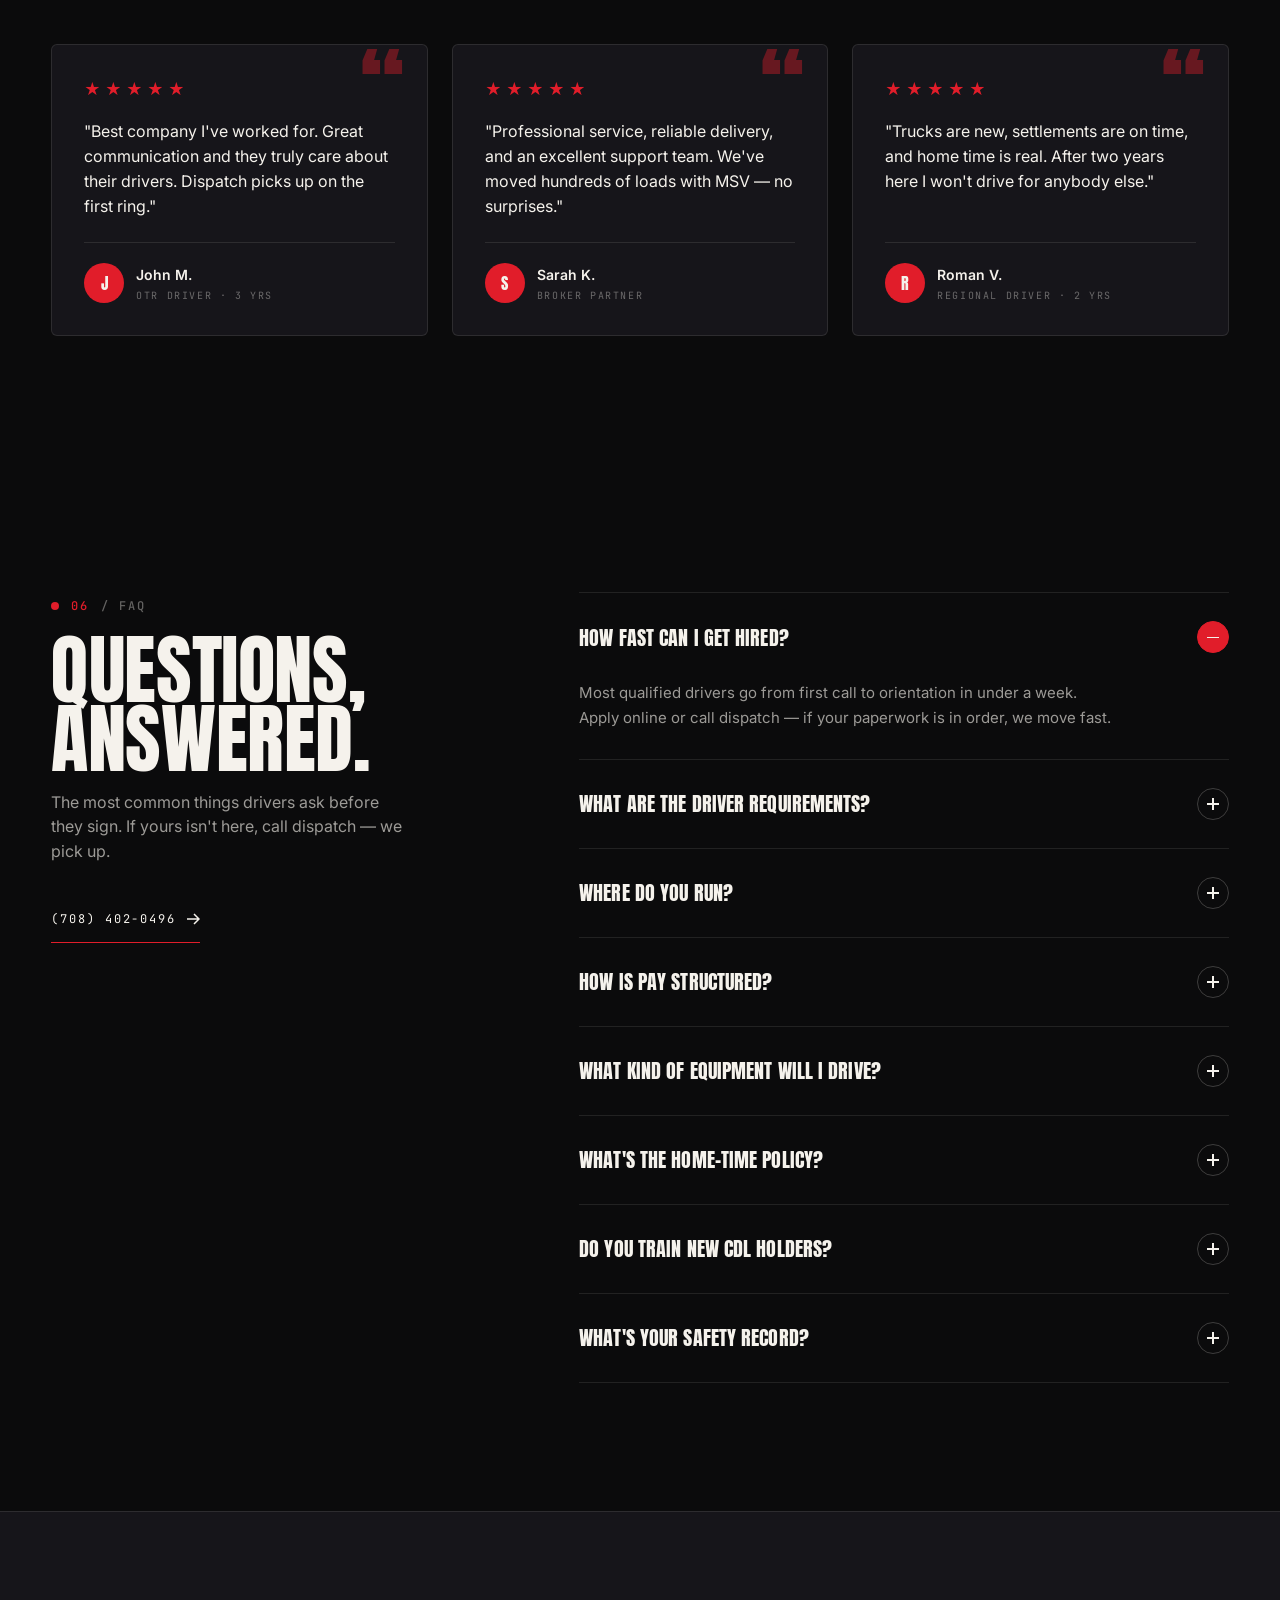
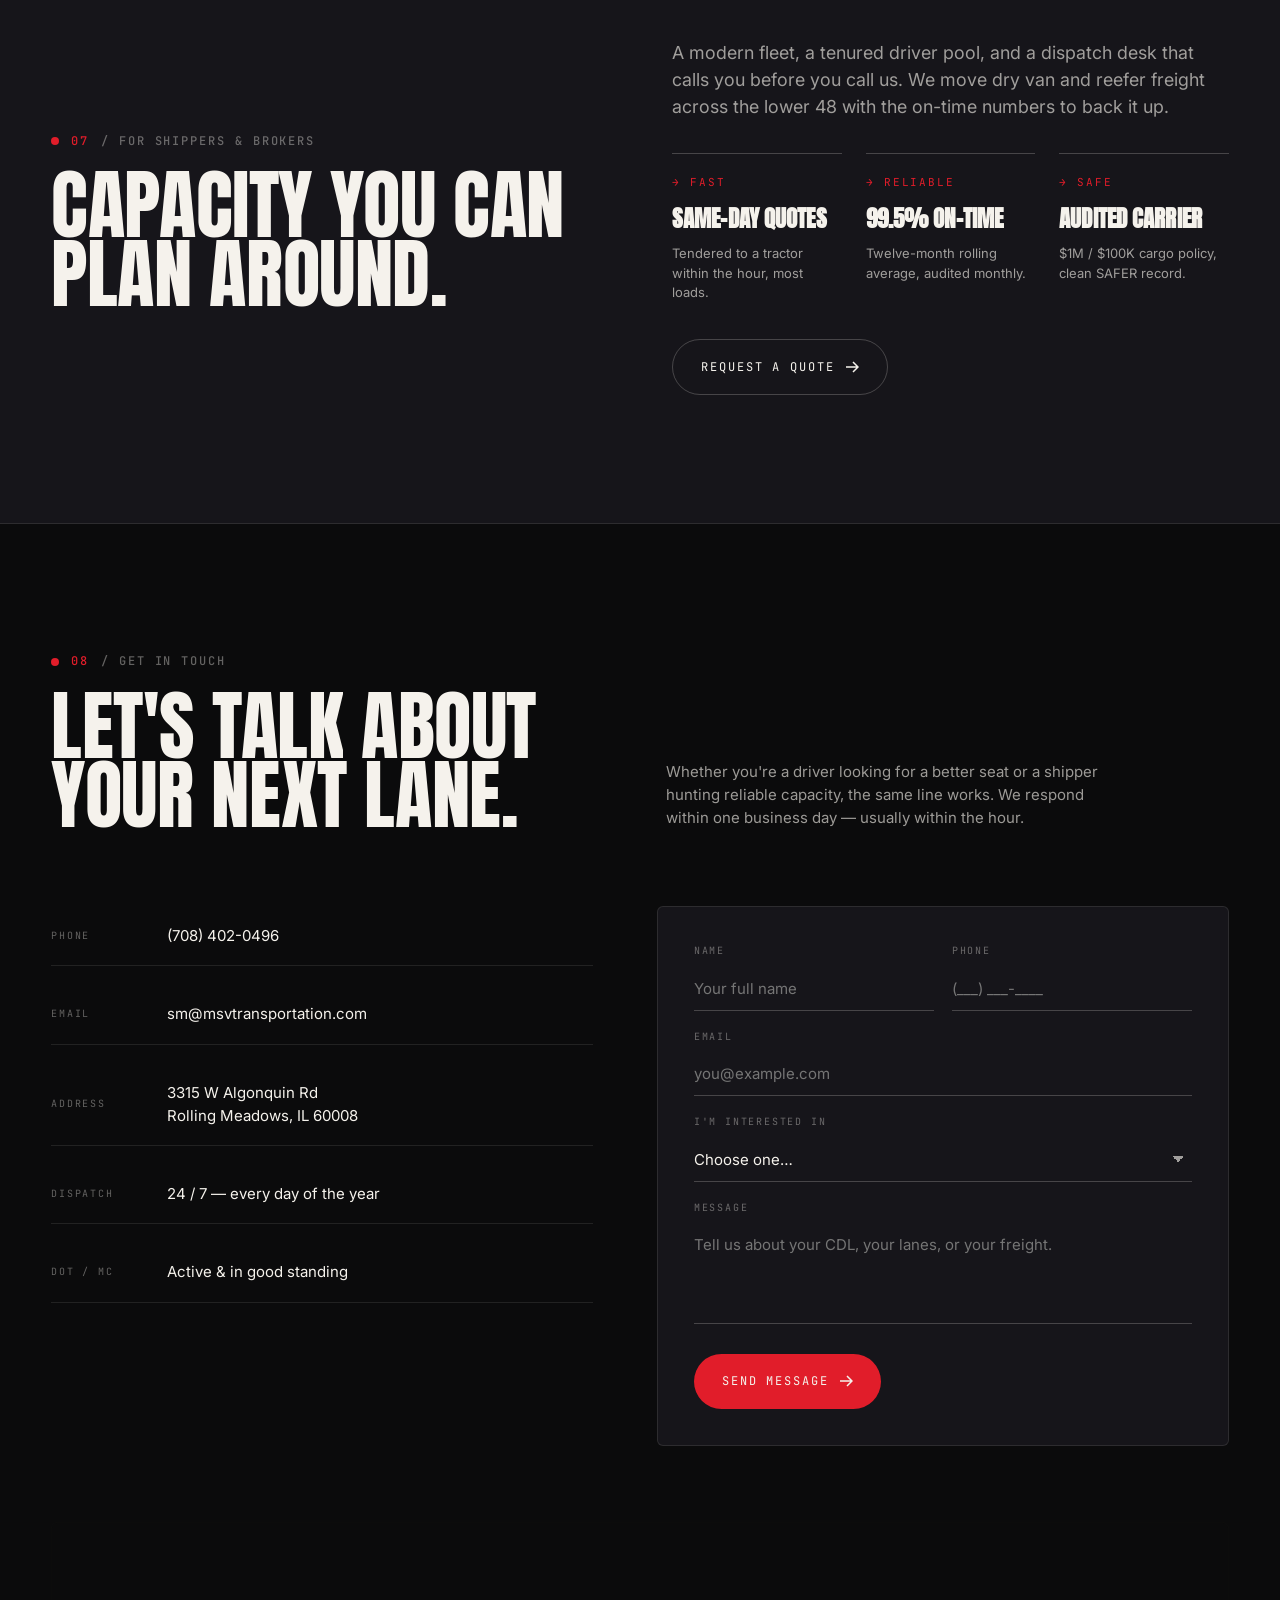
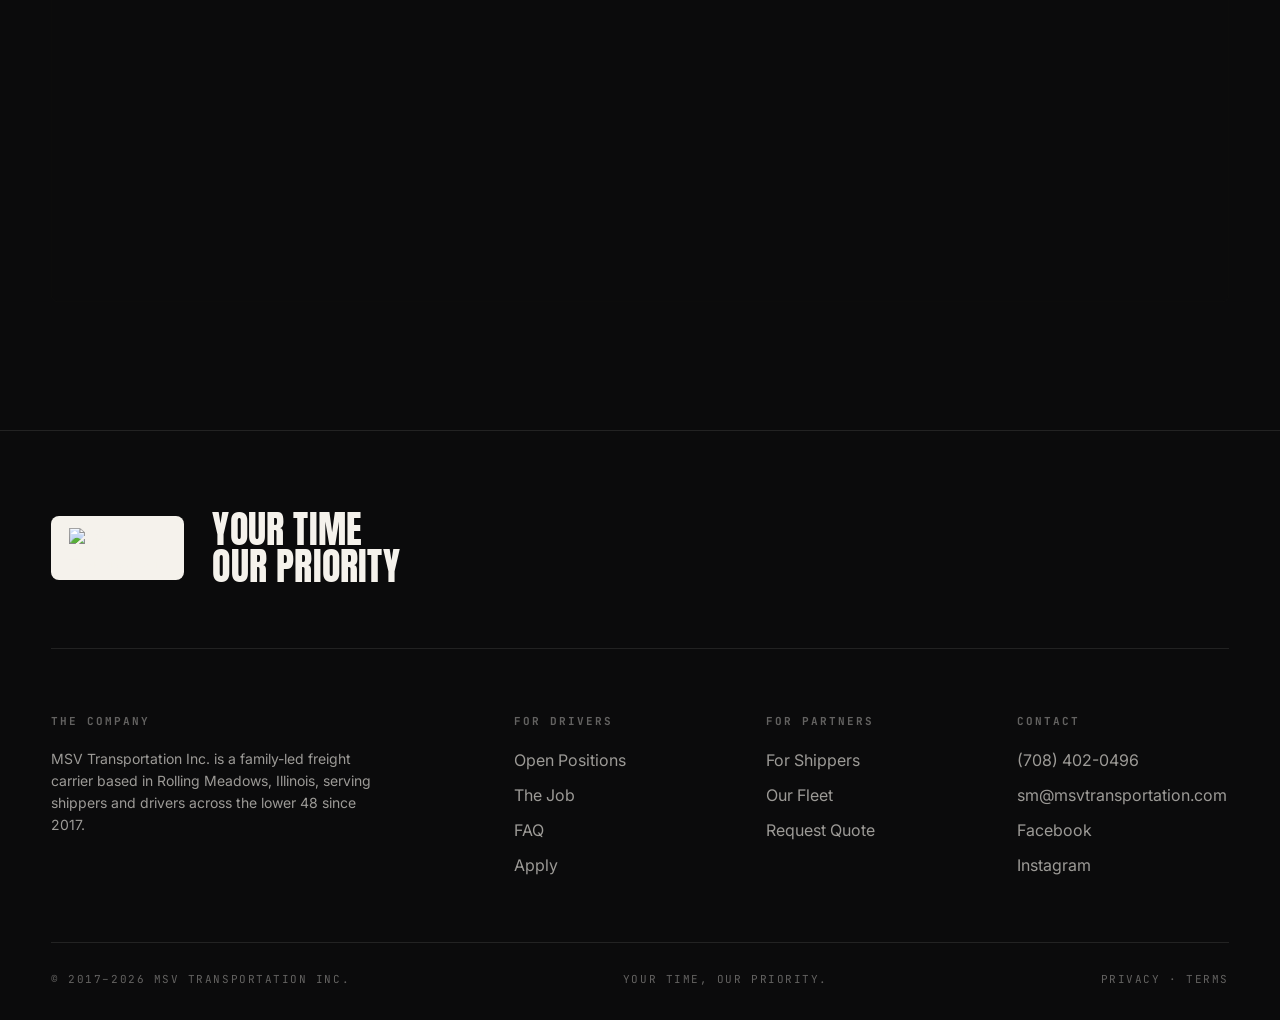
==== commit d0662e57: "remove benefits" ====
--- a/index.html
+++ b/index.html
@@ -299,14 +299,6 @@
       <div class="benefits stagger">
         <div class="benefit">
           <svg width="20" height="20" viewBox="0 0 20 20" fill="none"><path d="M4 10l4 4 8-8" stroke="currentColor" stroke-width="2"/></svg>
-          <div><strong>Health, Dental &amp; Vision</strong><em>Coverage from day 60</em></div>
-        </div>
-        <div class="benefit">
-          <svg width="20" height="20" viewBox="0 0 20 20" fill="none"><path d="M4 10l4 4 8-8" stroke="currentColor" stroke-width="2"/></svg>
-          <div><strong>401(k) Match</strong><em>Up to 4% company match</em></div>
-        </div>
-        <div class="benefit">
-          <svg width="20" height="20" viewBox="0 0 20 20" fill="none"><path d="M4 10l4 4 8-8" stroke="currentColor" stroke-width="2"/></svg>
           <div><strong>Paid Time Off</strong><em>Earned from your first week</em></div>
         </div>
         <div class="benefit">
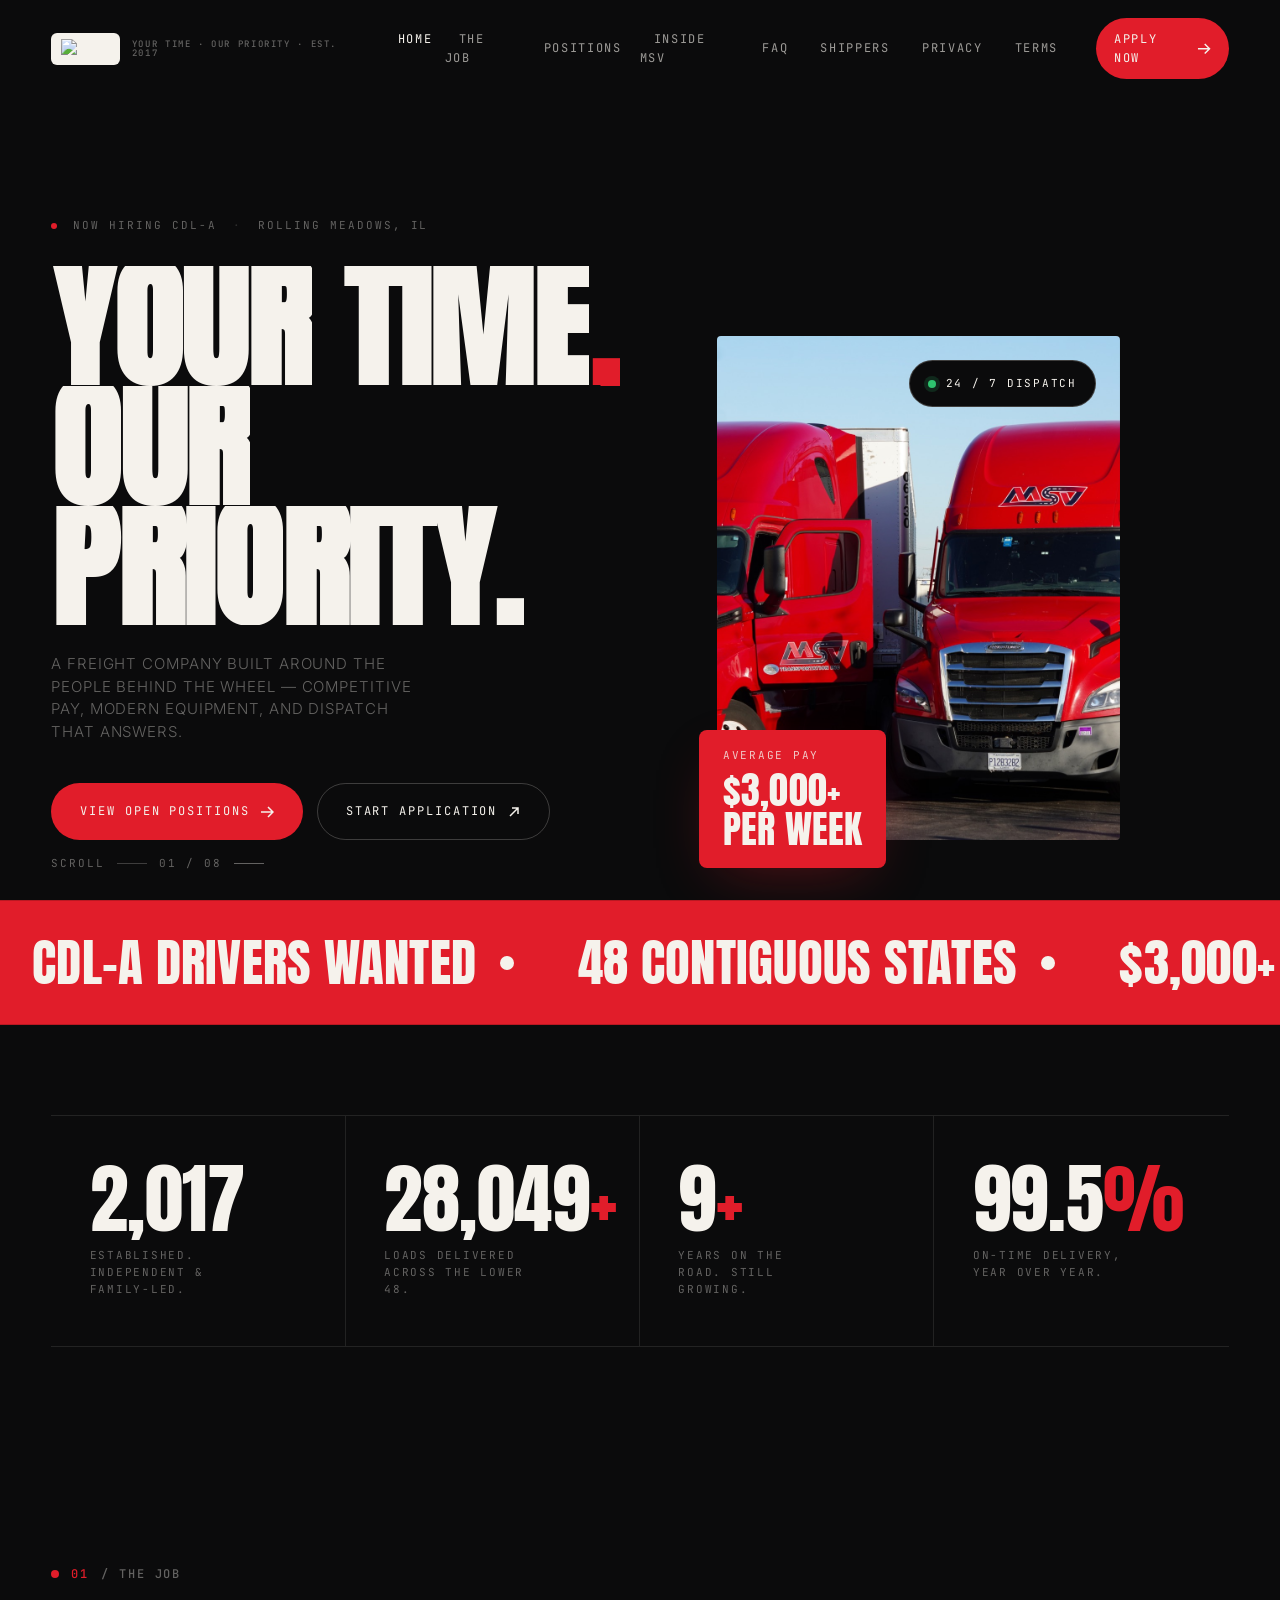
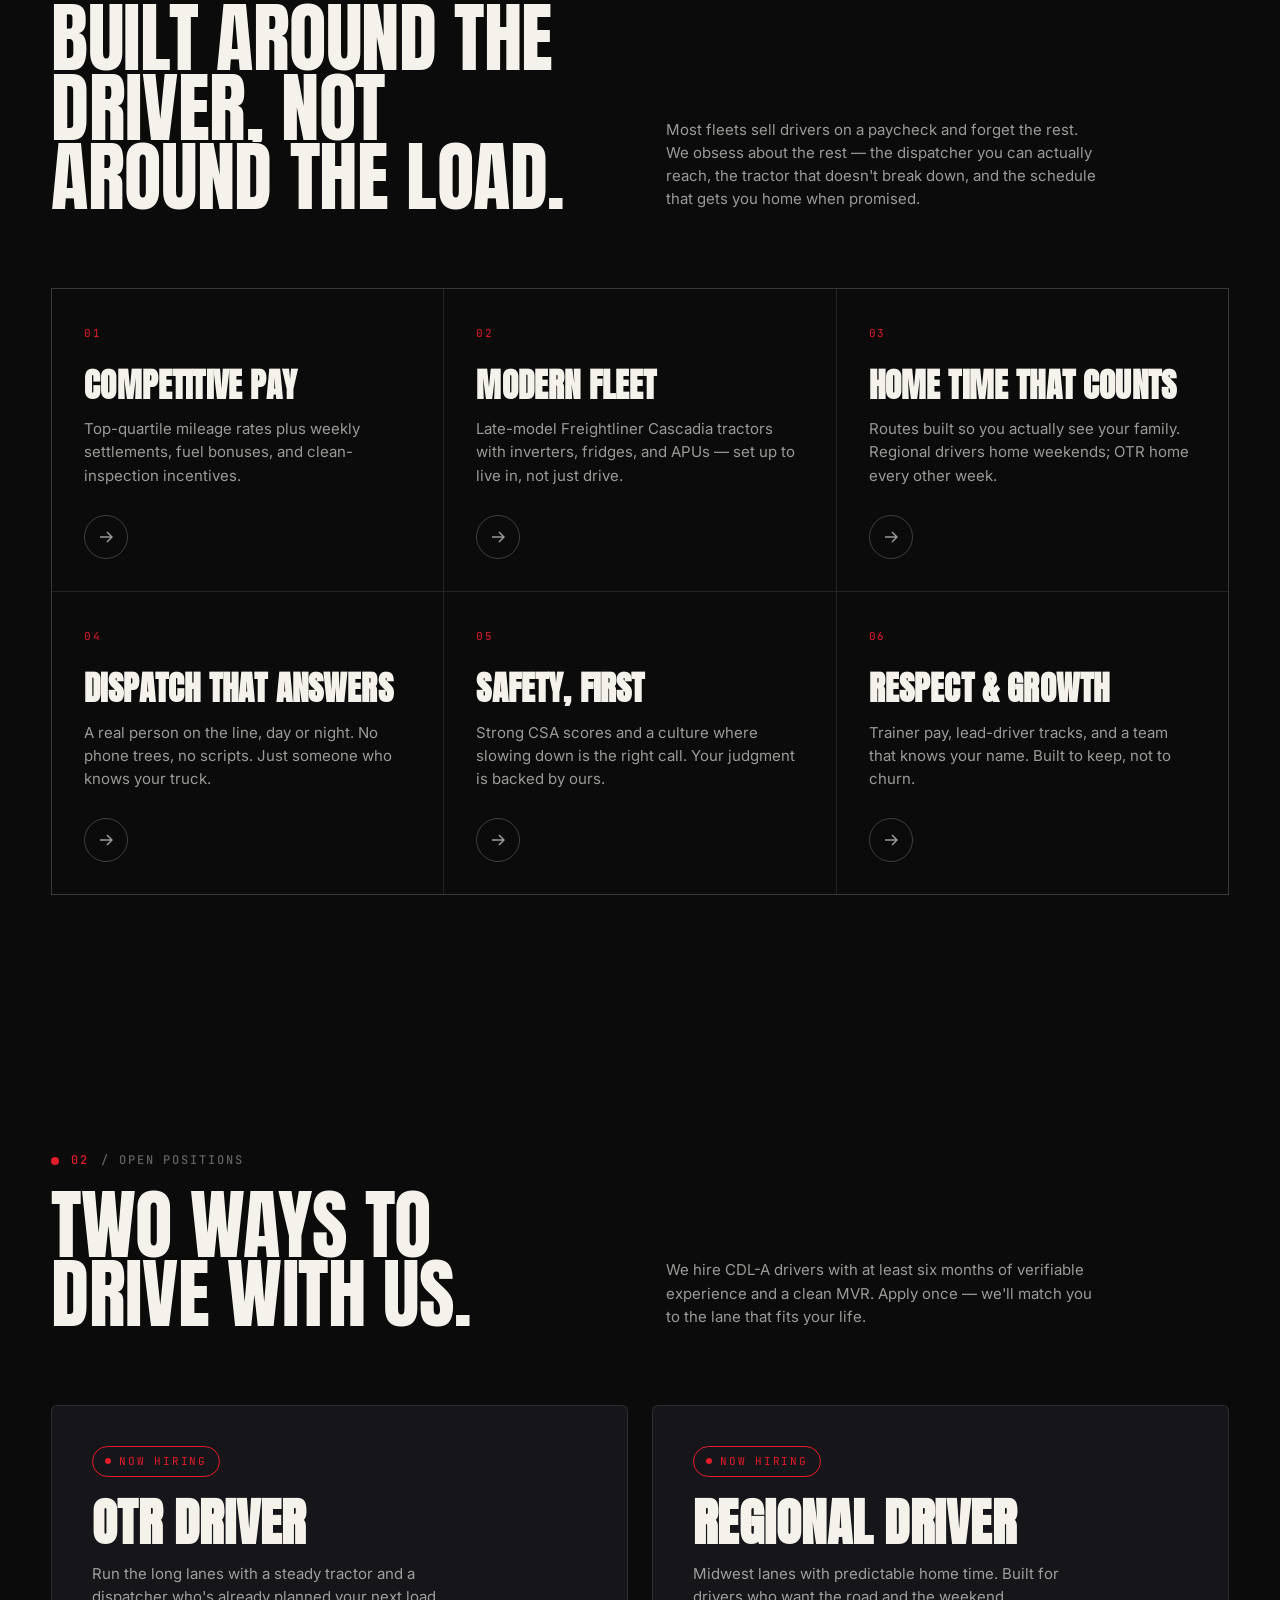
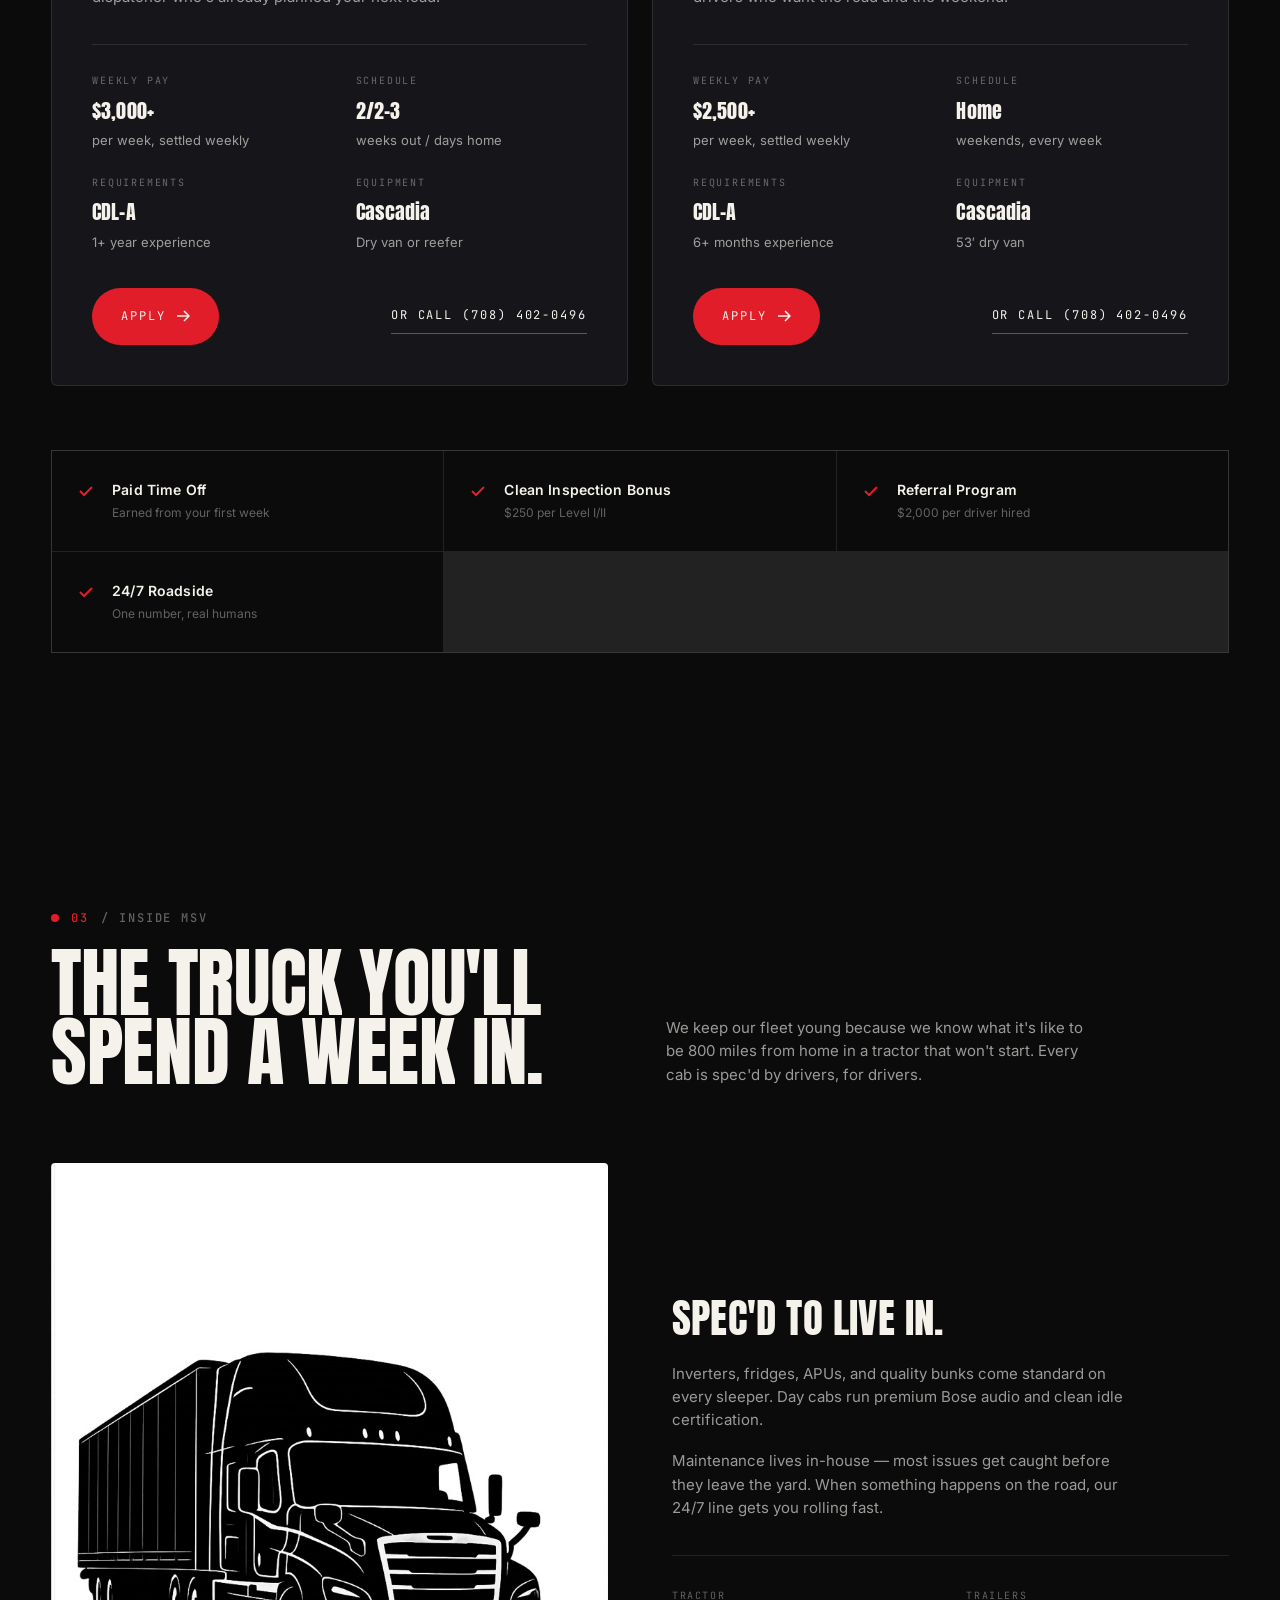
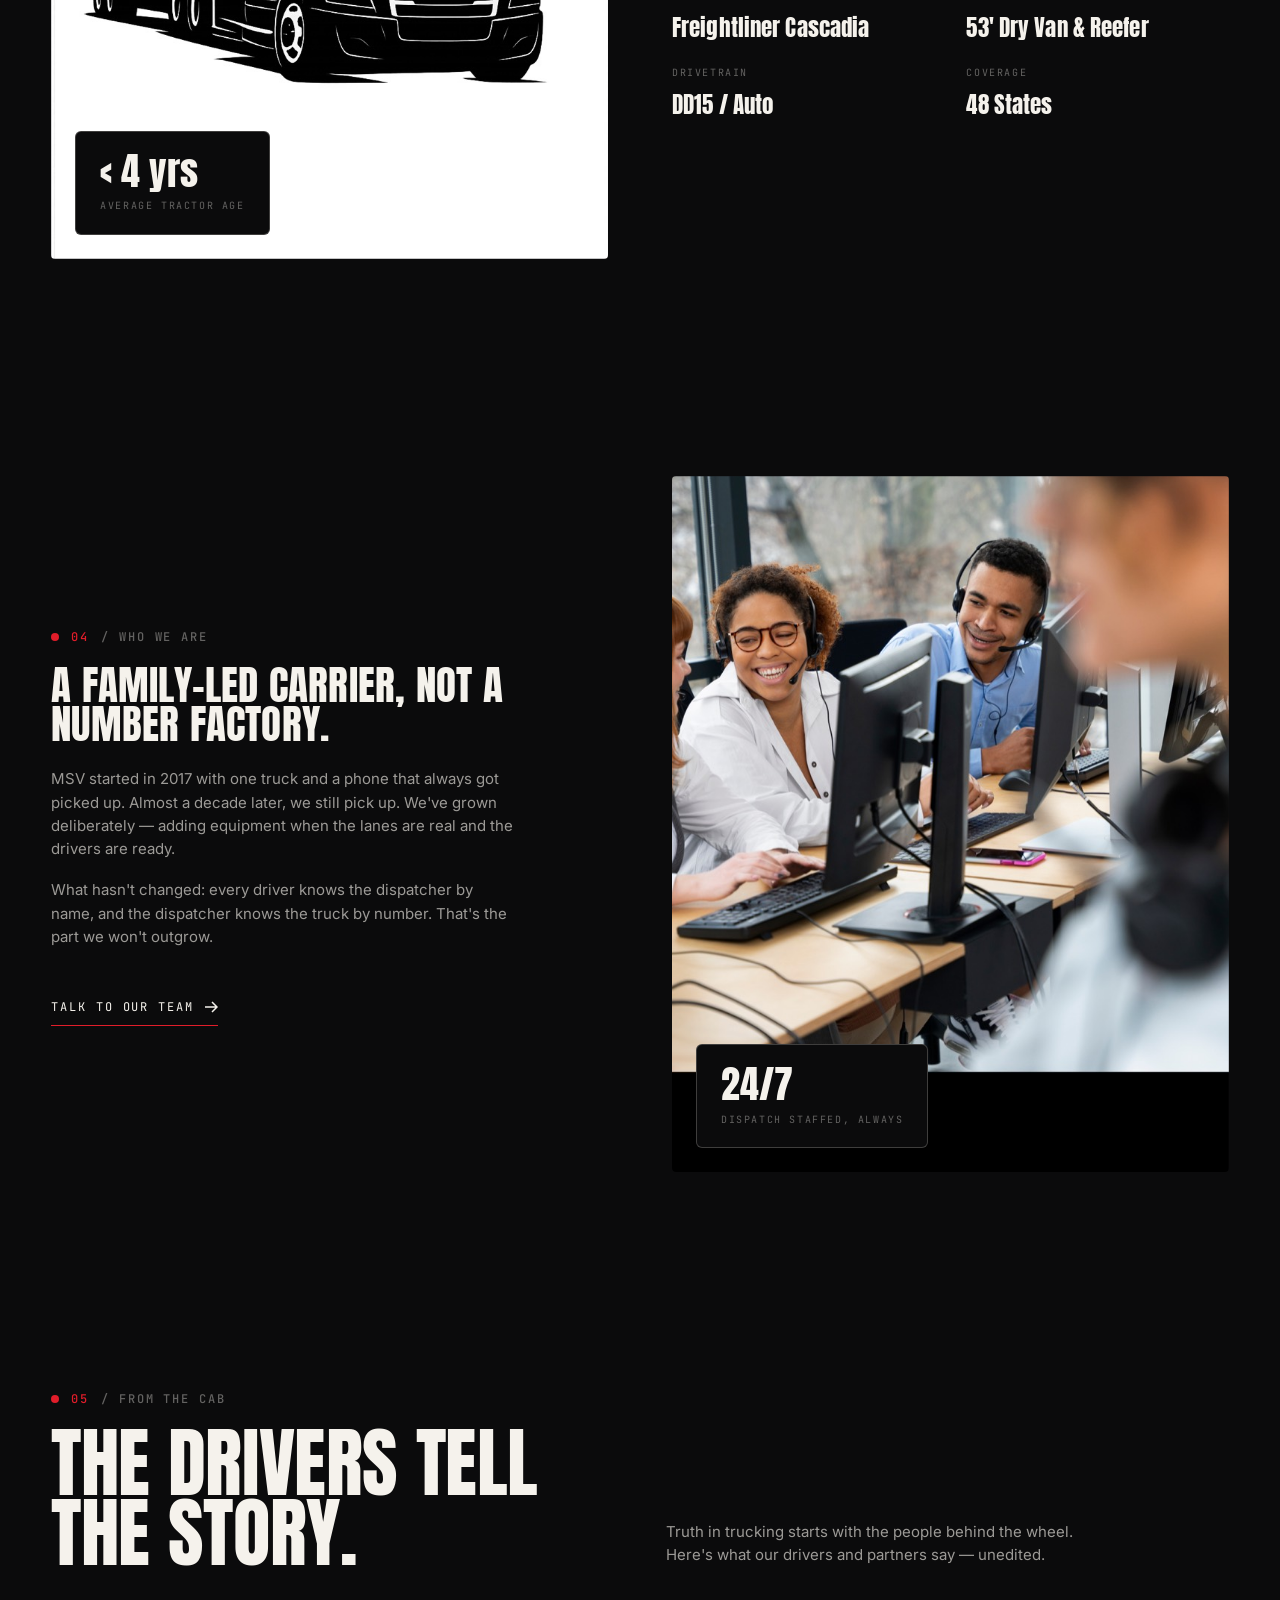
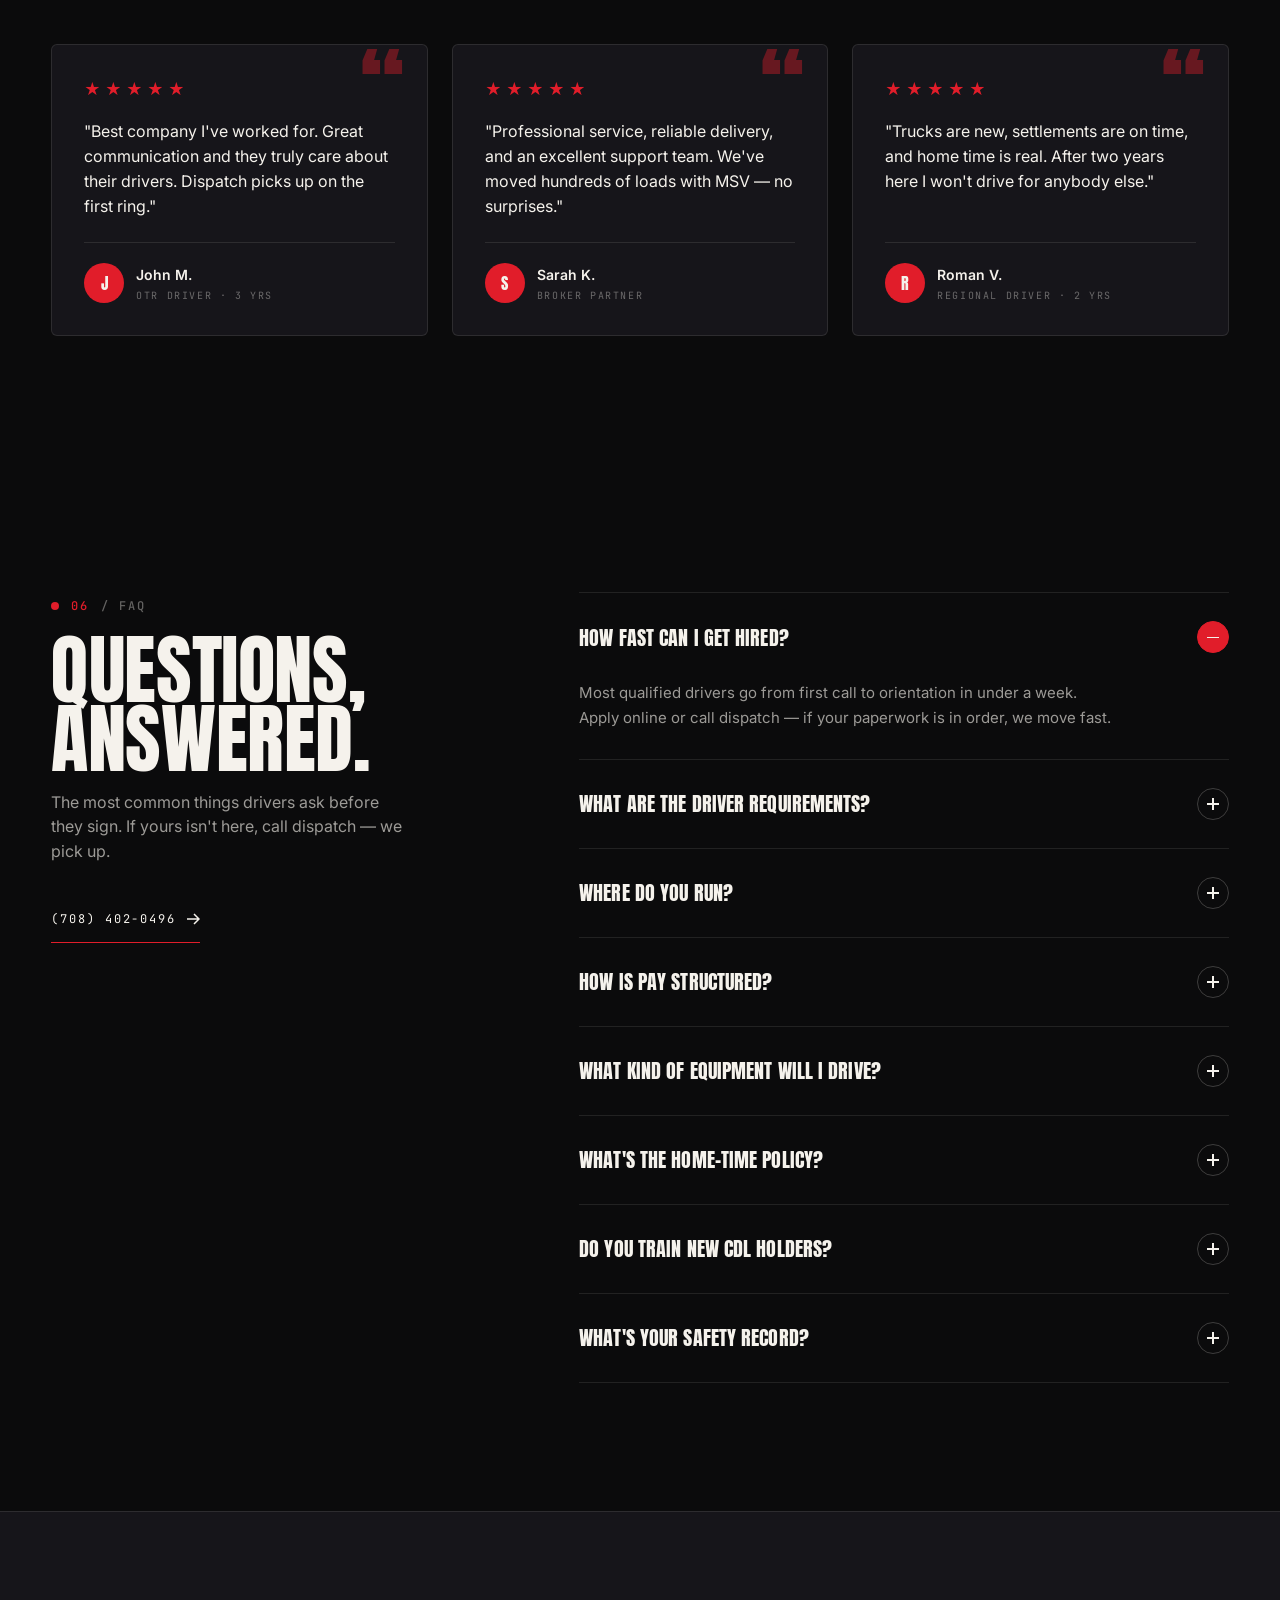
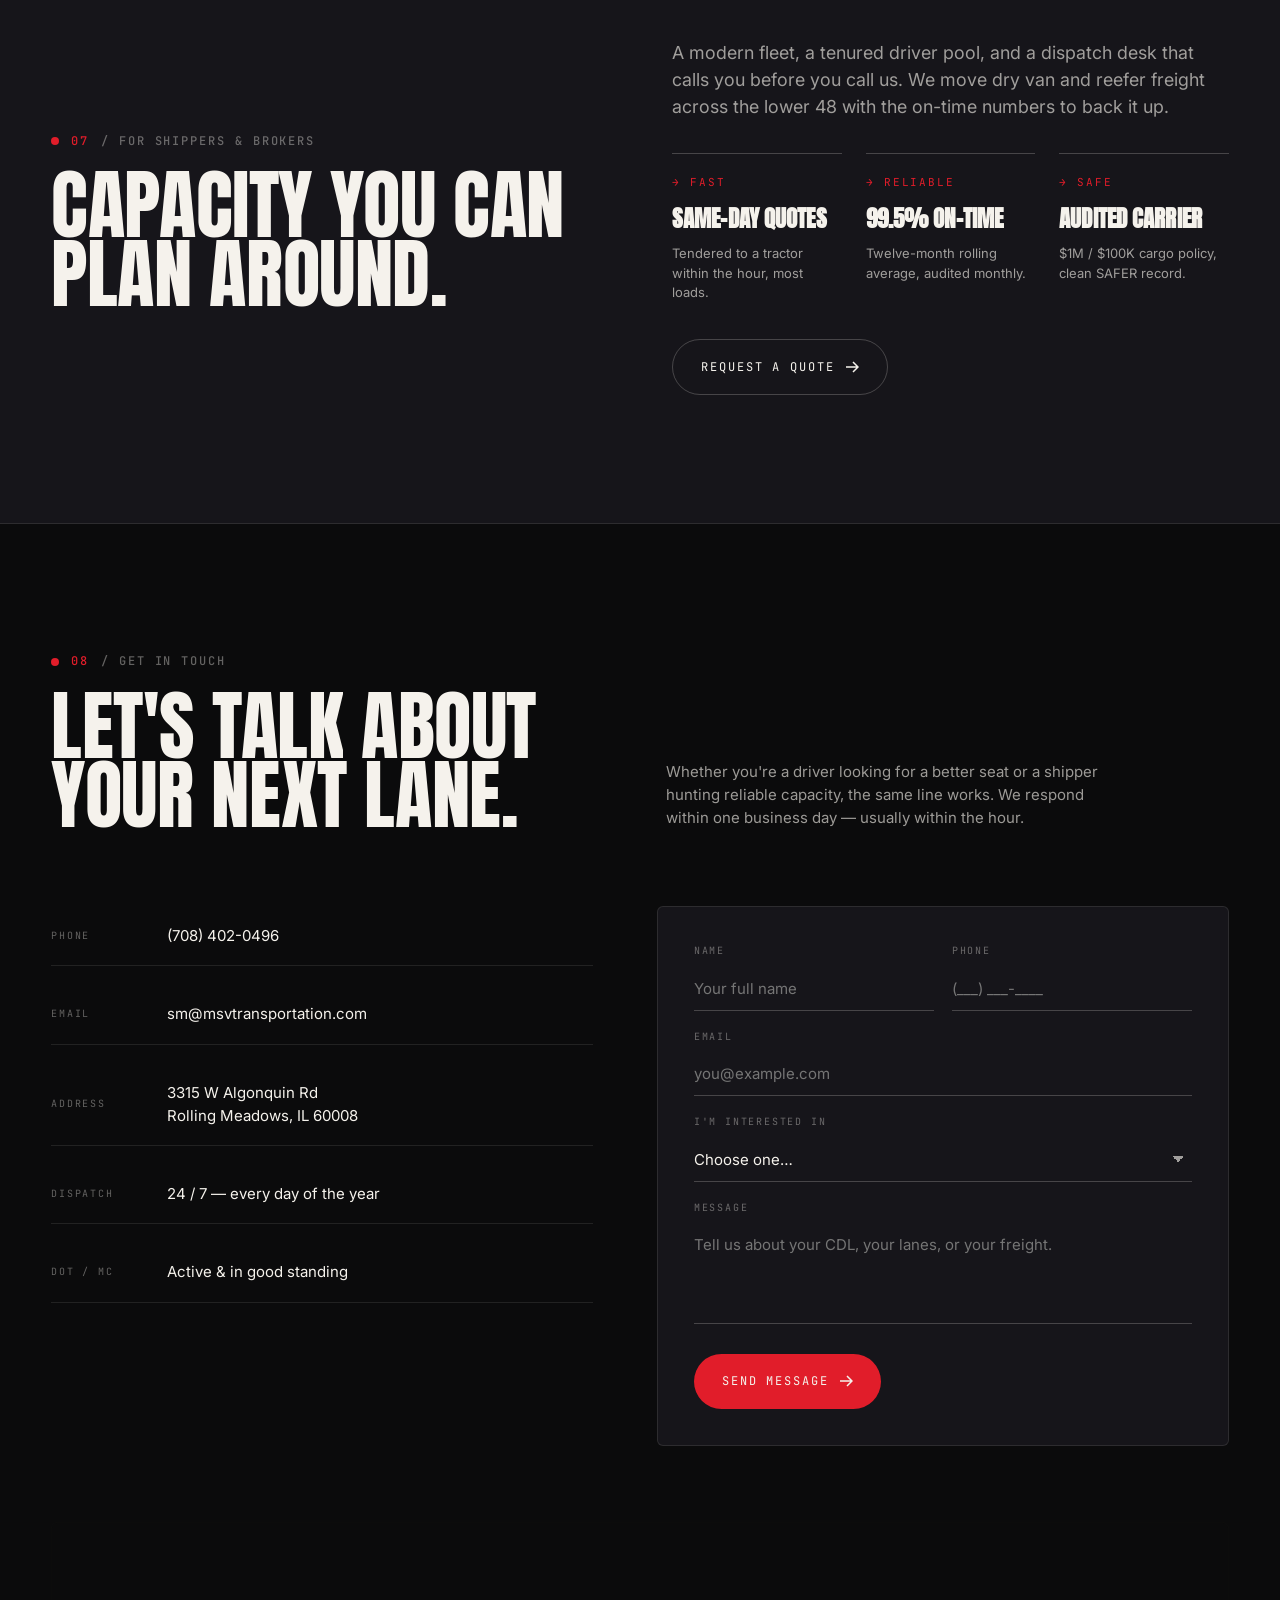
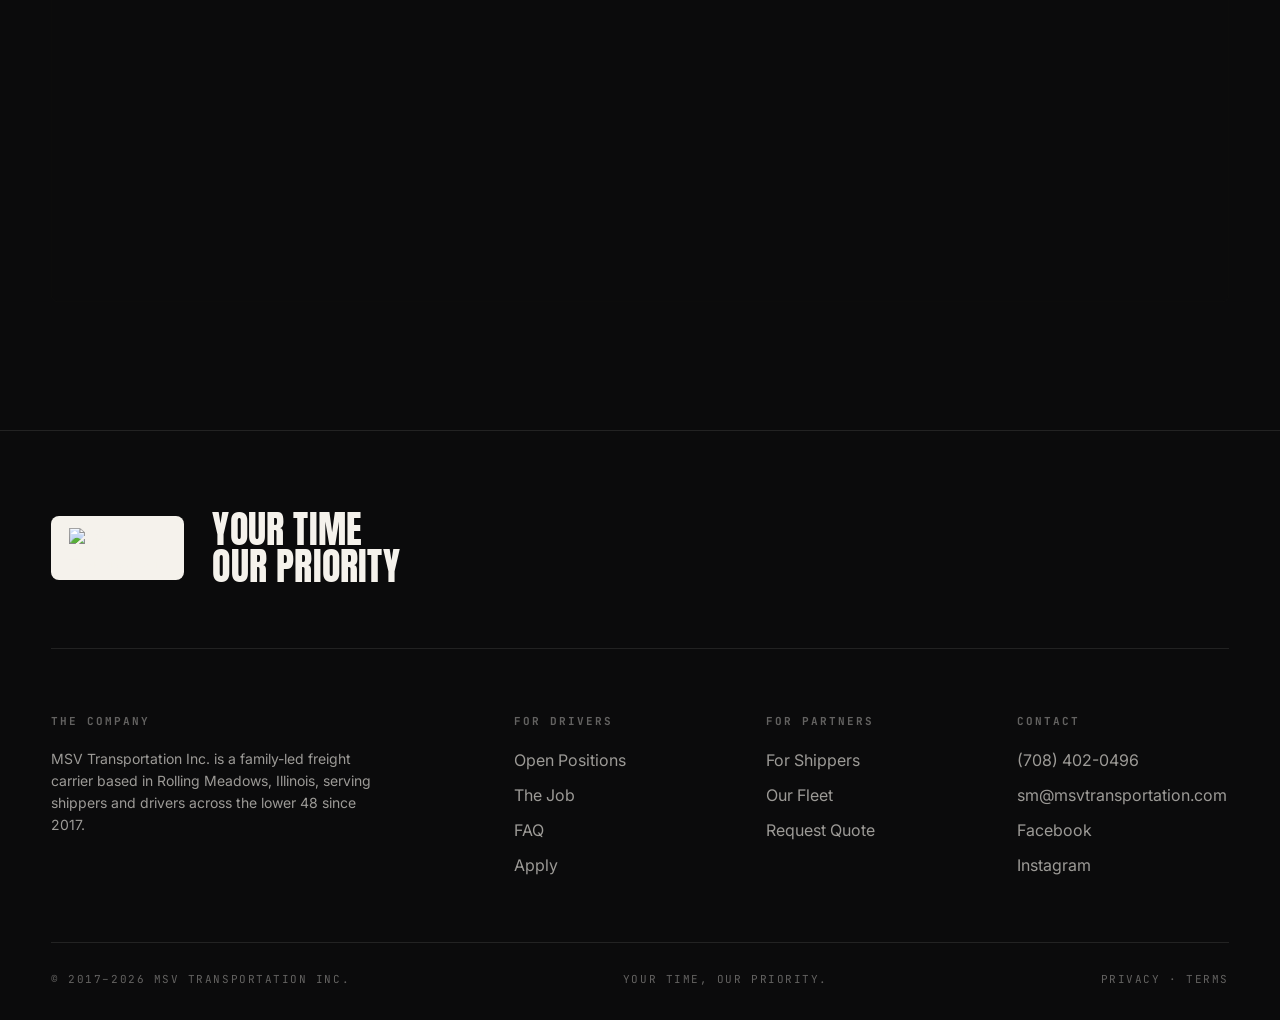
==== commit af7e89c5: "Add legal policy pages" ====
--- a/index.html
+++ b/index.html
@@ -35,6 +35,8 @@
           <li><a href="#inside">Inside MSV</a></li>
           <li><a href="#faq">FAQ</a></li>
           <li><a href="#shippers">Shippers</a></li>
+          <li><a href="privacy.html">Privacy</a></li>
+          <li><a href="terms.html">Terms</a></li>
         </ul>
       </nav>
 
@@ -679,7 +681,7 @@
         <div>© 2017–<span id="year">2026</span> MSV Transportation Inc.</div>
         <div>Your Time, Our Priority.</div>
         <div>
-          <a href="#">Privacy</a> · <a href="#">Terms</a>
+          <a href="privacy.html">Privacy</a> · <a href="terms.html">Terms</a>
         </div>
       </div>
     </div>
--- a/styles.css
+++ b/styles.css
@@ -1064,6 +1064,122 @@
 .map-wrap iframe { width: 100%; height: 100%; border: 0; }
 
 /* ============================================================
+   Legal pages
+   ============================================================ */
+.legal-hero {
+  padding-top: clamp(150px, 16vw, 220px);
+  padding-bottom: clamp(60px, 8vw, 110px);
+  border-bottom: 1px solid var(--hair);
+  background: var(--bg);
+}
+.legal-page .fade-up {
+  opacity: 1;
+  transform: none;
+}
+.legal-hero-inner {
+  display: grid;
+  gap: 24px;
+}
+.legal-title {
+  font-family: var(--f-display);
+  font-size: clamp(56px, 10vw, 150px);
+  line-height: 0.88;
+  letter-spacing: -0.005em;
+  text-transform: uppercase;
+  max-width: 10ch;
+}
+.legal-effective {
+  font-family: var(--f-mono);
+  font-size: 12px;
+  letter-spacing: 0.16em;
+  text-transform: uppercase;
+  color: var(--fg-mute);
+}
+.legal-section {
+  padding: clamp(60px, 8vw, 120px) 0;
+}
+.legal-layout {
+  display: grid;
+  grid-template-columns: minmax(220px, 0.35fr) minmax(0, 0.65fr);
+  gap: clamp(32px, 6vw, 96px);
+  align-items: start;
+}
+.legal-aside {
+  position: sticky;
+  top: 110px;
+  display: grid;
+  gap: 1px;
+  background: var(--hair);
+  border: 1px solid var(--hair);
+}
+.legal-aside-card {
+  background: var(--bg-2);
+  padding: 22px;
+}
+.legal-aside-card .label {
+  font-family: var(--f-mono);
+  font-size: 10px;
+  letter-spacing: 0.18em;
+  text-transform: uppercase;
+  color: var(--fg-mute);
+}
+.legal-aside-card .value {
+  margin-top: 8px;
+  color: var(--fg);
+  overflow-wrap: anywhere;
+}
+.legal-aside-card a:hover { color: var(--red); }
+.legal-content {
+  max-width: 820px;
+}
+.legal-content h2 {
+  font-family: var(--f-display);
+  font-size: clamp(30px, 3vw, 48px);
+  line-height: 0.95;
+  letter-spacing: 0.005em;
+  text-transform: uppercase;
+  margin-top: 56px;
+  padding-top: 30px;
+  border-top: 1px solid var(--hair);
+}
+.legal-content h2:first-of-type {
+  margin-top: 40px;
+}
+.legal-content p,
+.legal-content li {
+  color: var(--fg-dim);
+  font-size: clamp(15px, 1.1vw, 17px);
+  line-height: 1.75;
+}
+.legal-content p {
+  margin-top: 16px;
+}
+.legal-content a {
+  color: var(--fg);
+  border-bottom: 1px solid var(--red);
+}
+.legal-content ul {
+  list-style: none;
+  margin-top: 18px;
+  display: grid;
+  gap: 10px;
+}
+.legal-content li {
+  position: relative;
+  padding-left: 24px;
+}
+.legal-content li::before {
+  content: "";
+  position: absolute;
+  left: 0;
+  top: 0.82em;
+  width: 7px;
+  height: 7px;
+  border-radius: 999px;
+  background: var(--red);
+}
+
+/* ============================================================
    Footer
    ============================================================ */
 .footer {
@@ -1137,6 +1253,8 @@
   .hero-visual { height: 480px; aspect-ratio: auto; }
   .reasons .reason { grid-column: span 6; }
   .positions, .reviews, .benefits, .shippers-grid, .split, .apply, .faq, .footer-grid { grid-template-columns: 1fr; }
+  .legal-layout { grid-template-columns: 1fr; }
+  .legal-aside { position: static; }
   .split-img { aspect-ratio: 5 / 4; }
   .stats-strip { grid-template-columns: repeat(2, 1fr); }
   .stat:nth-child(2n) { border-right: none; }
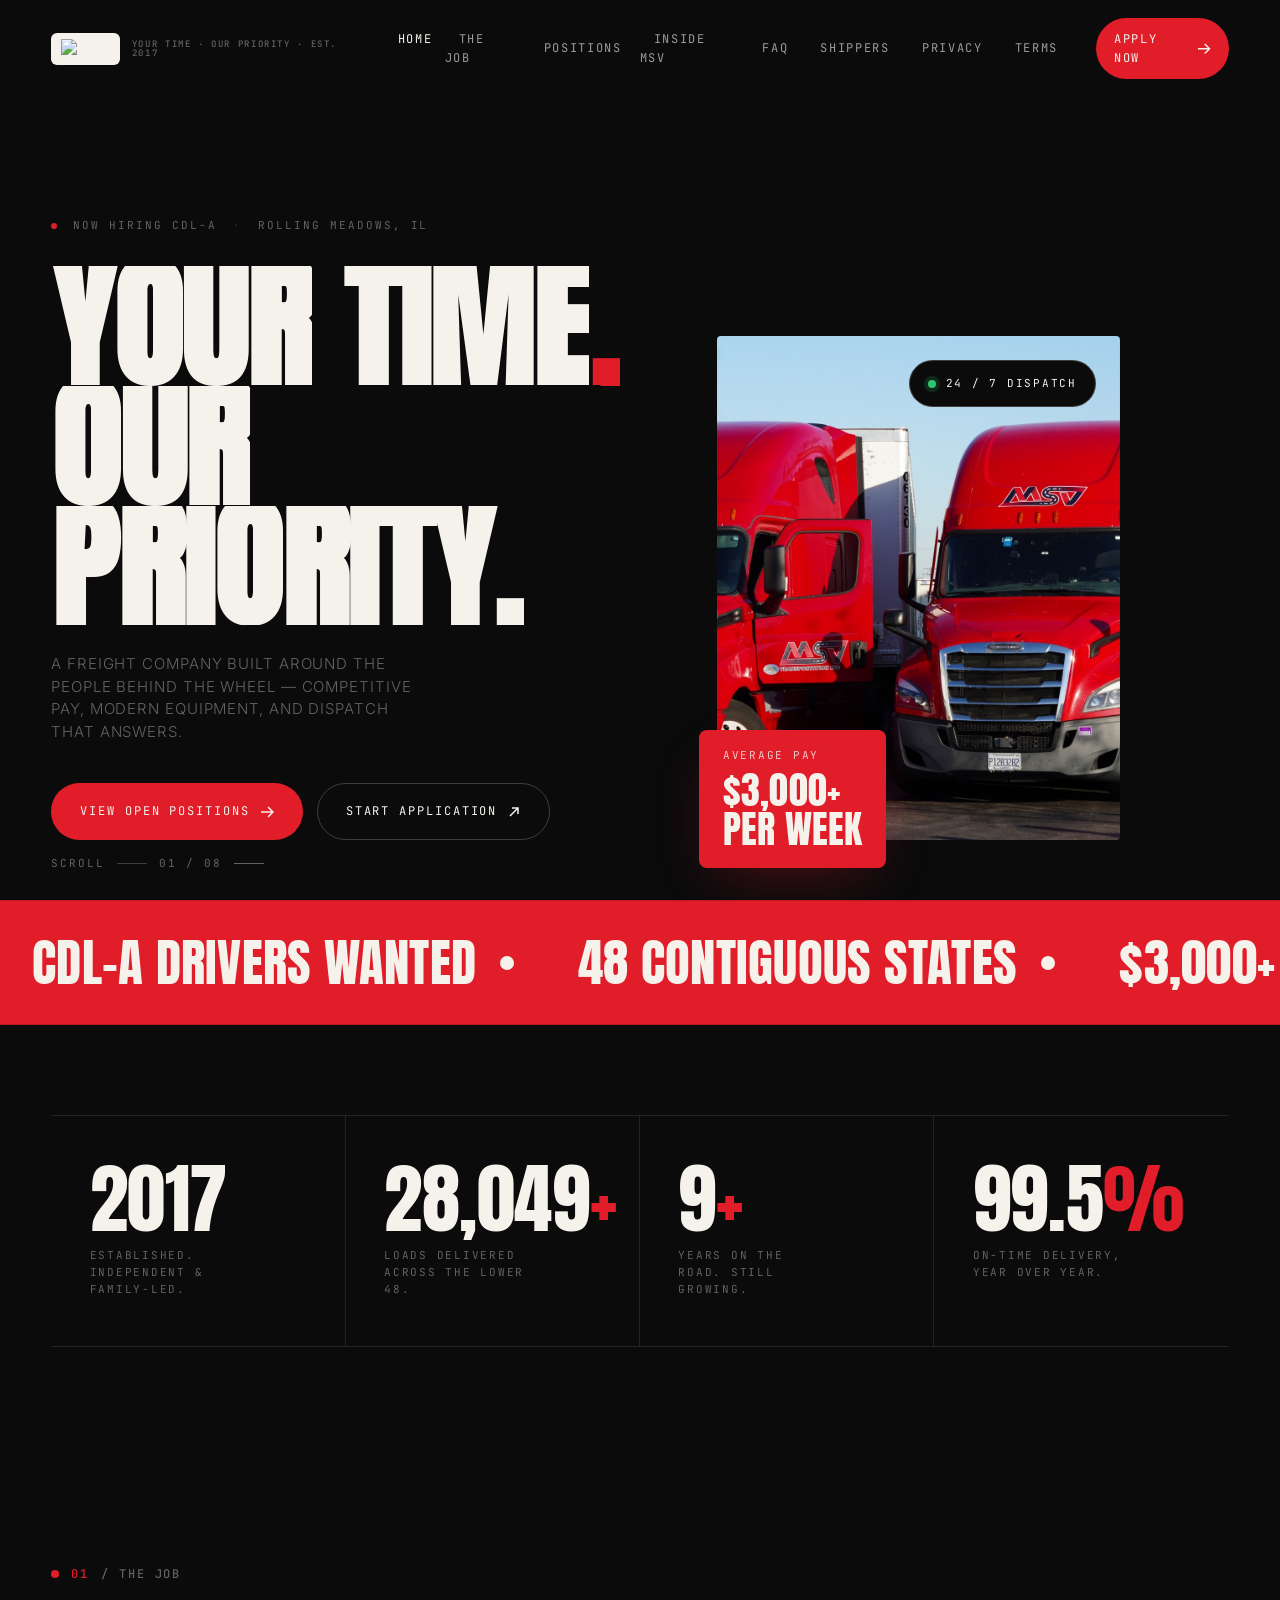
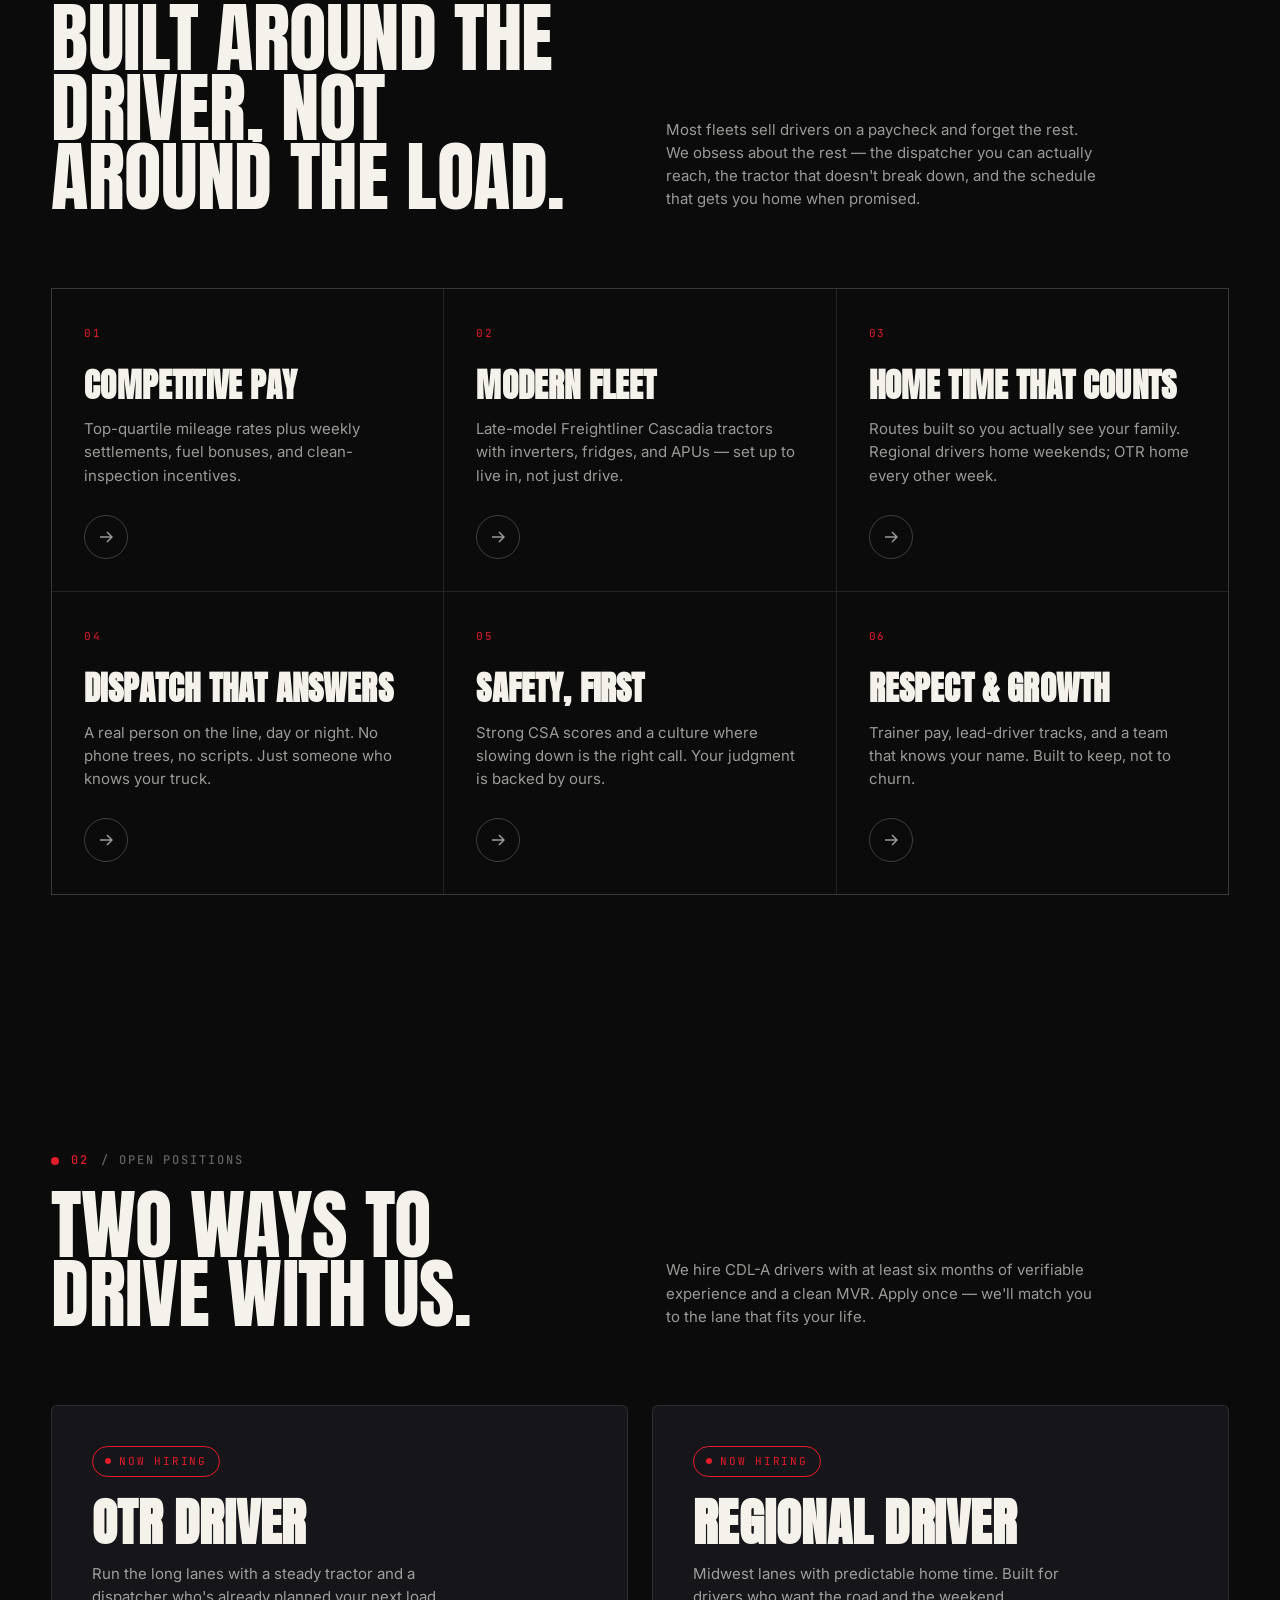
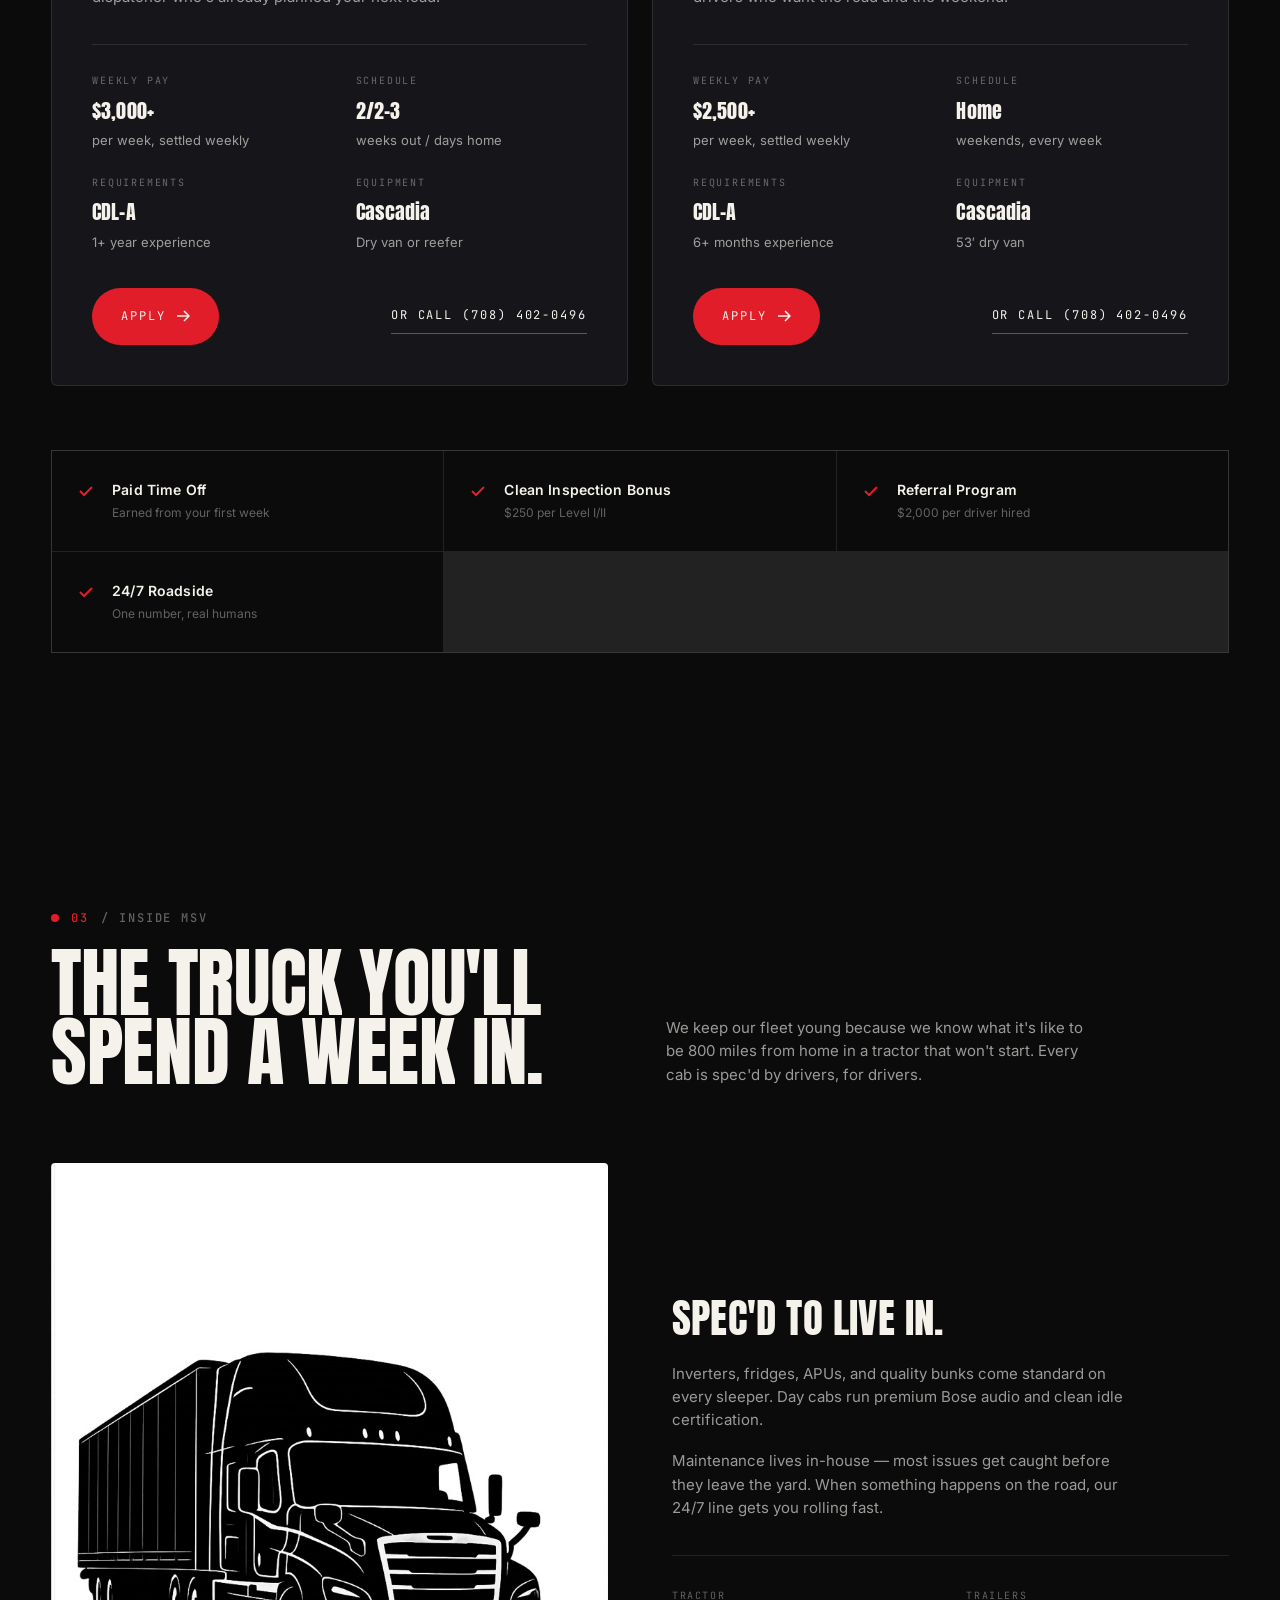
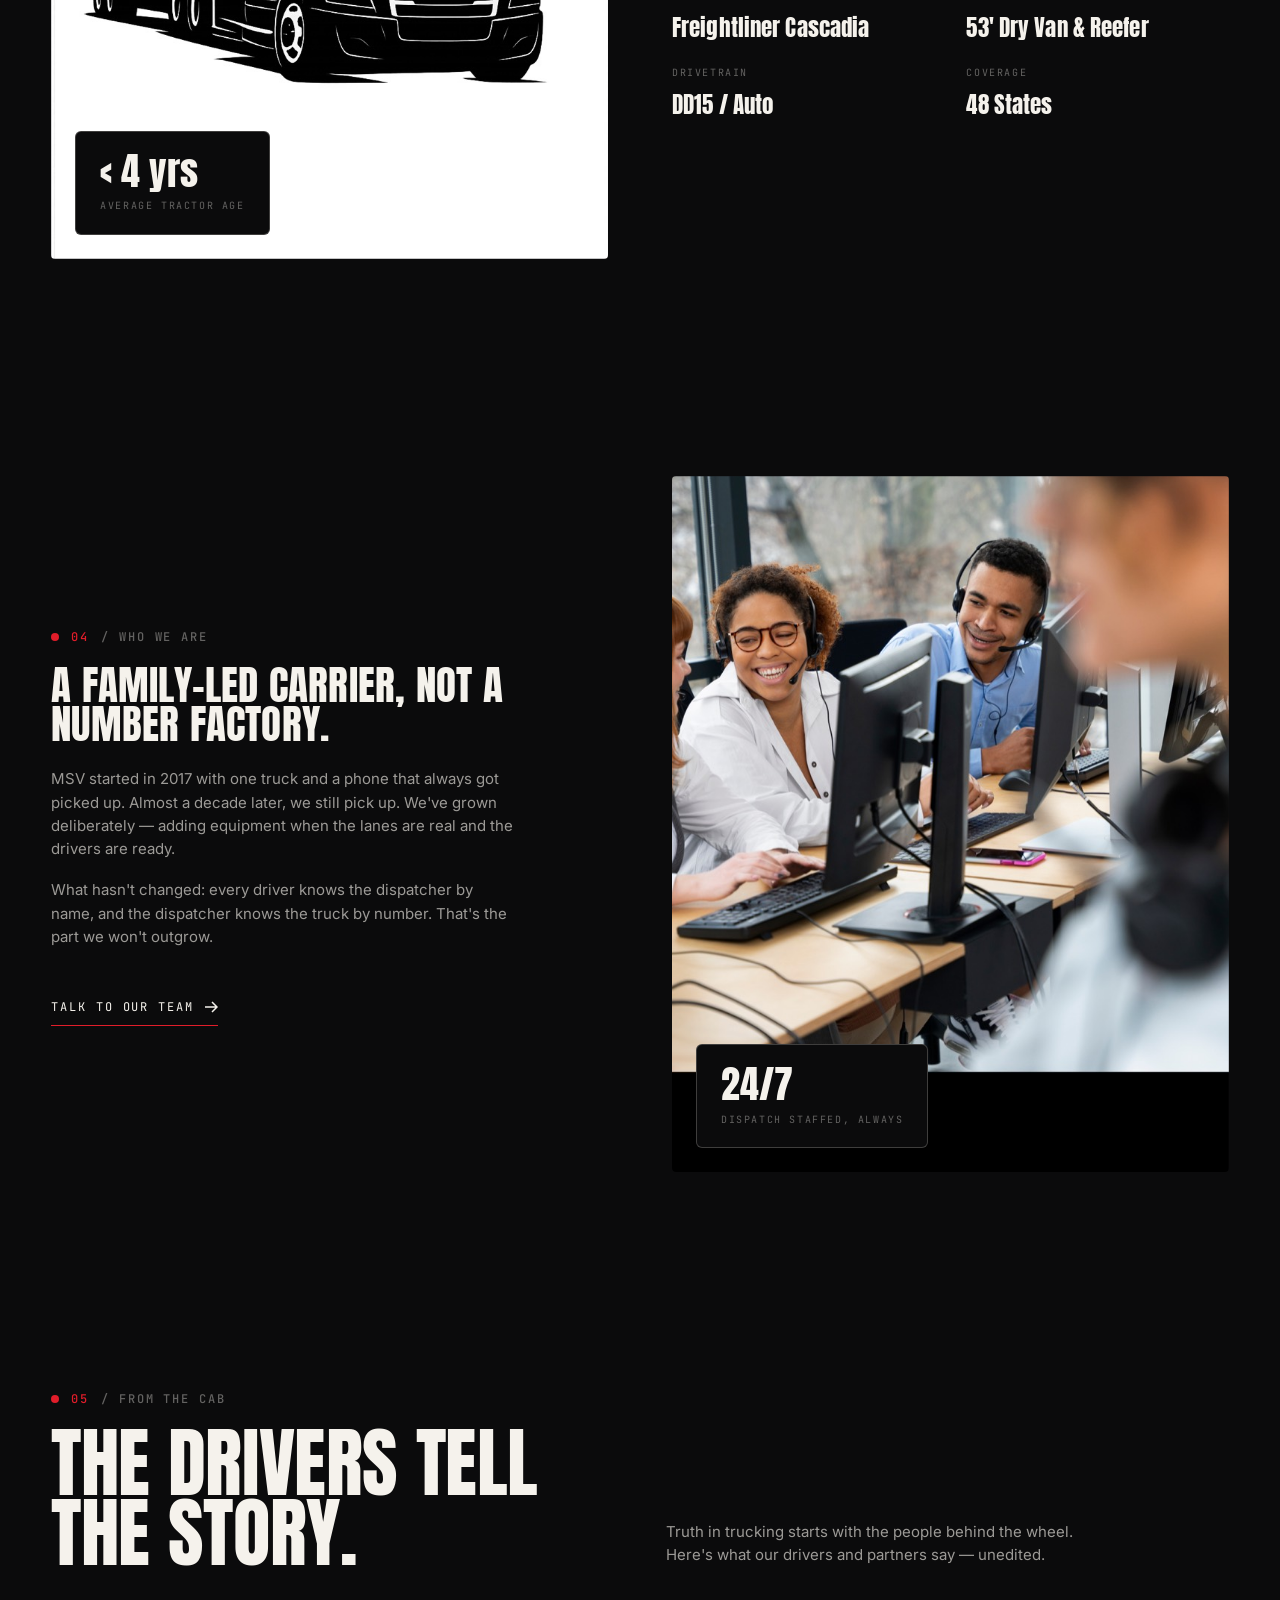
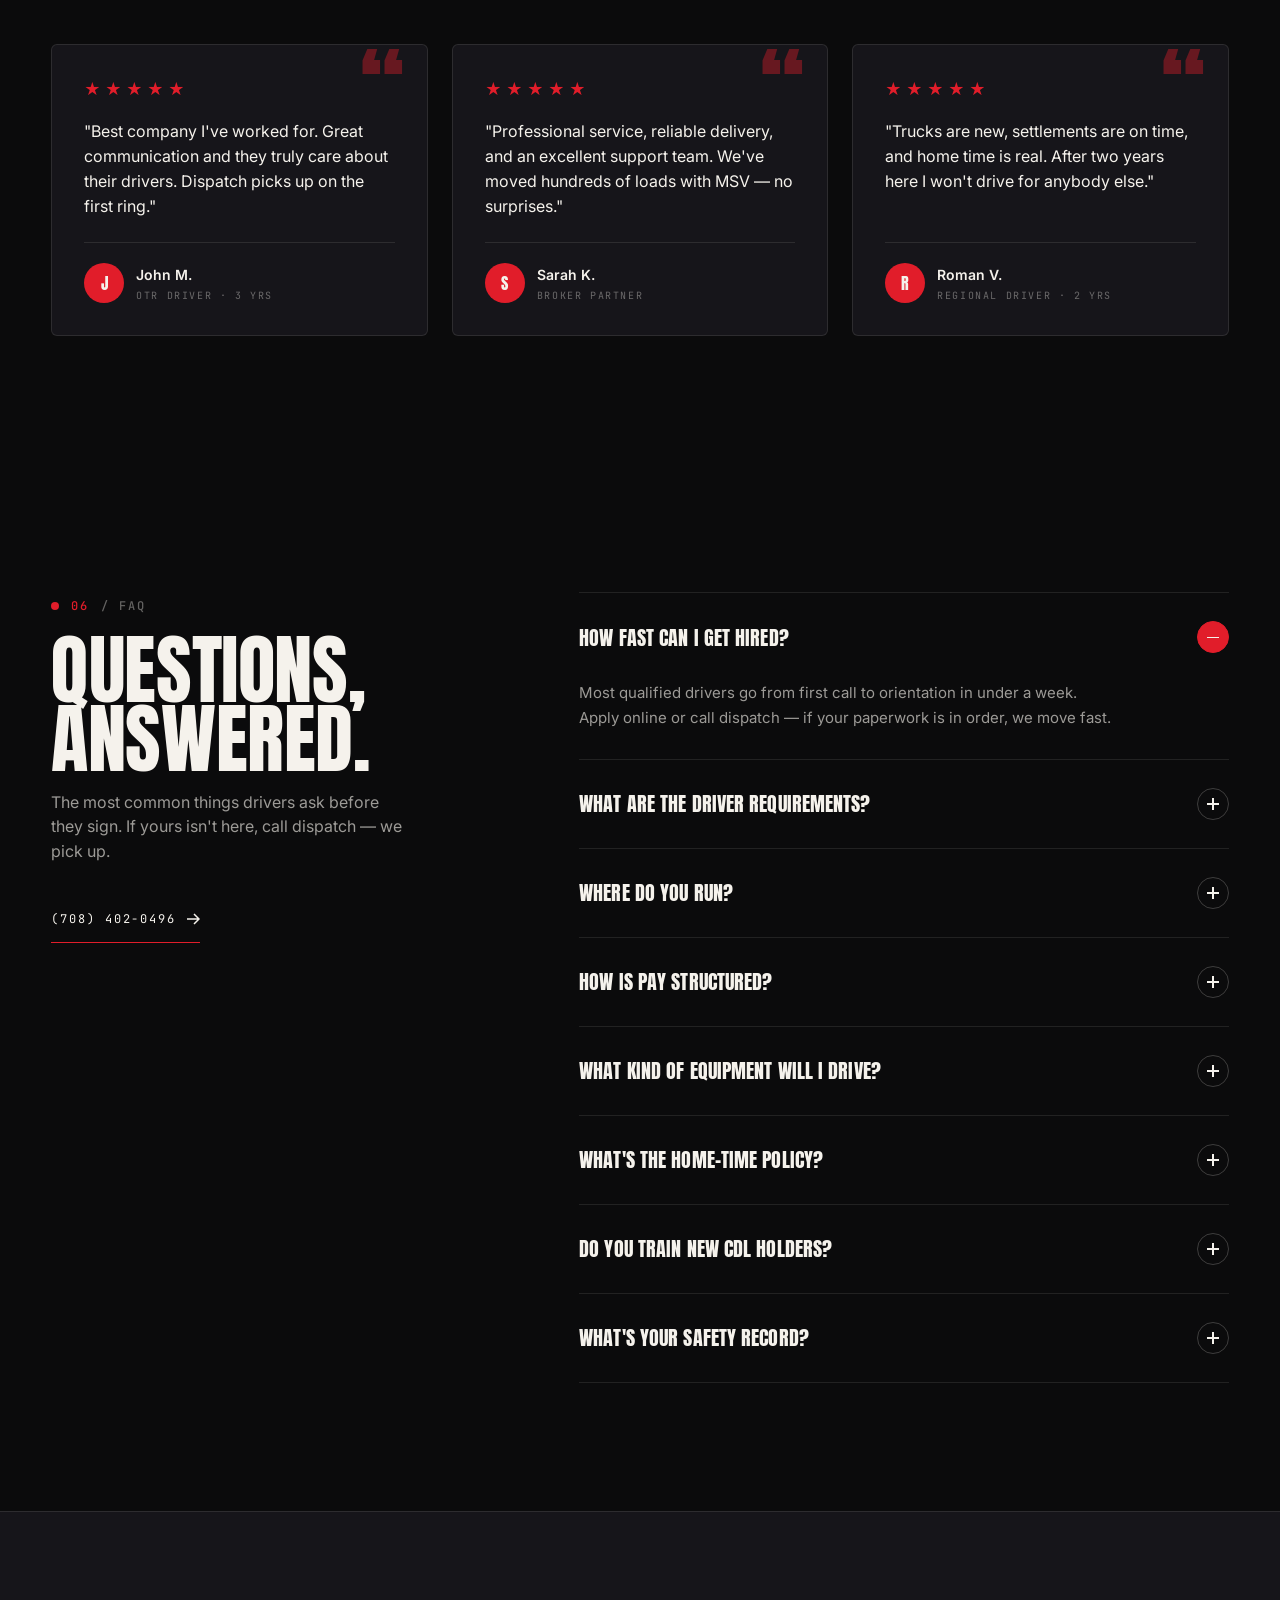
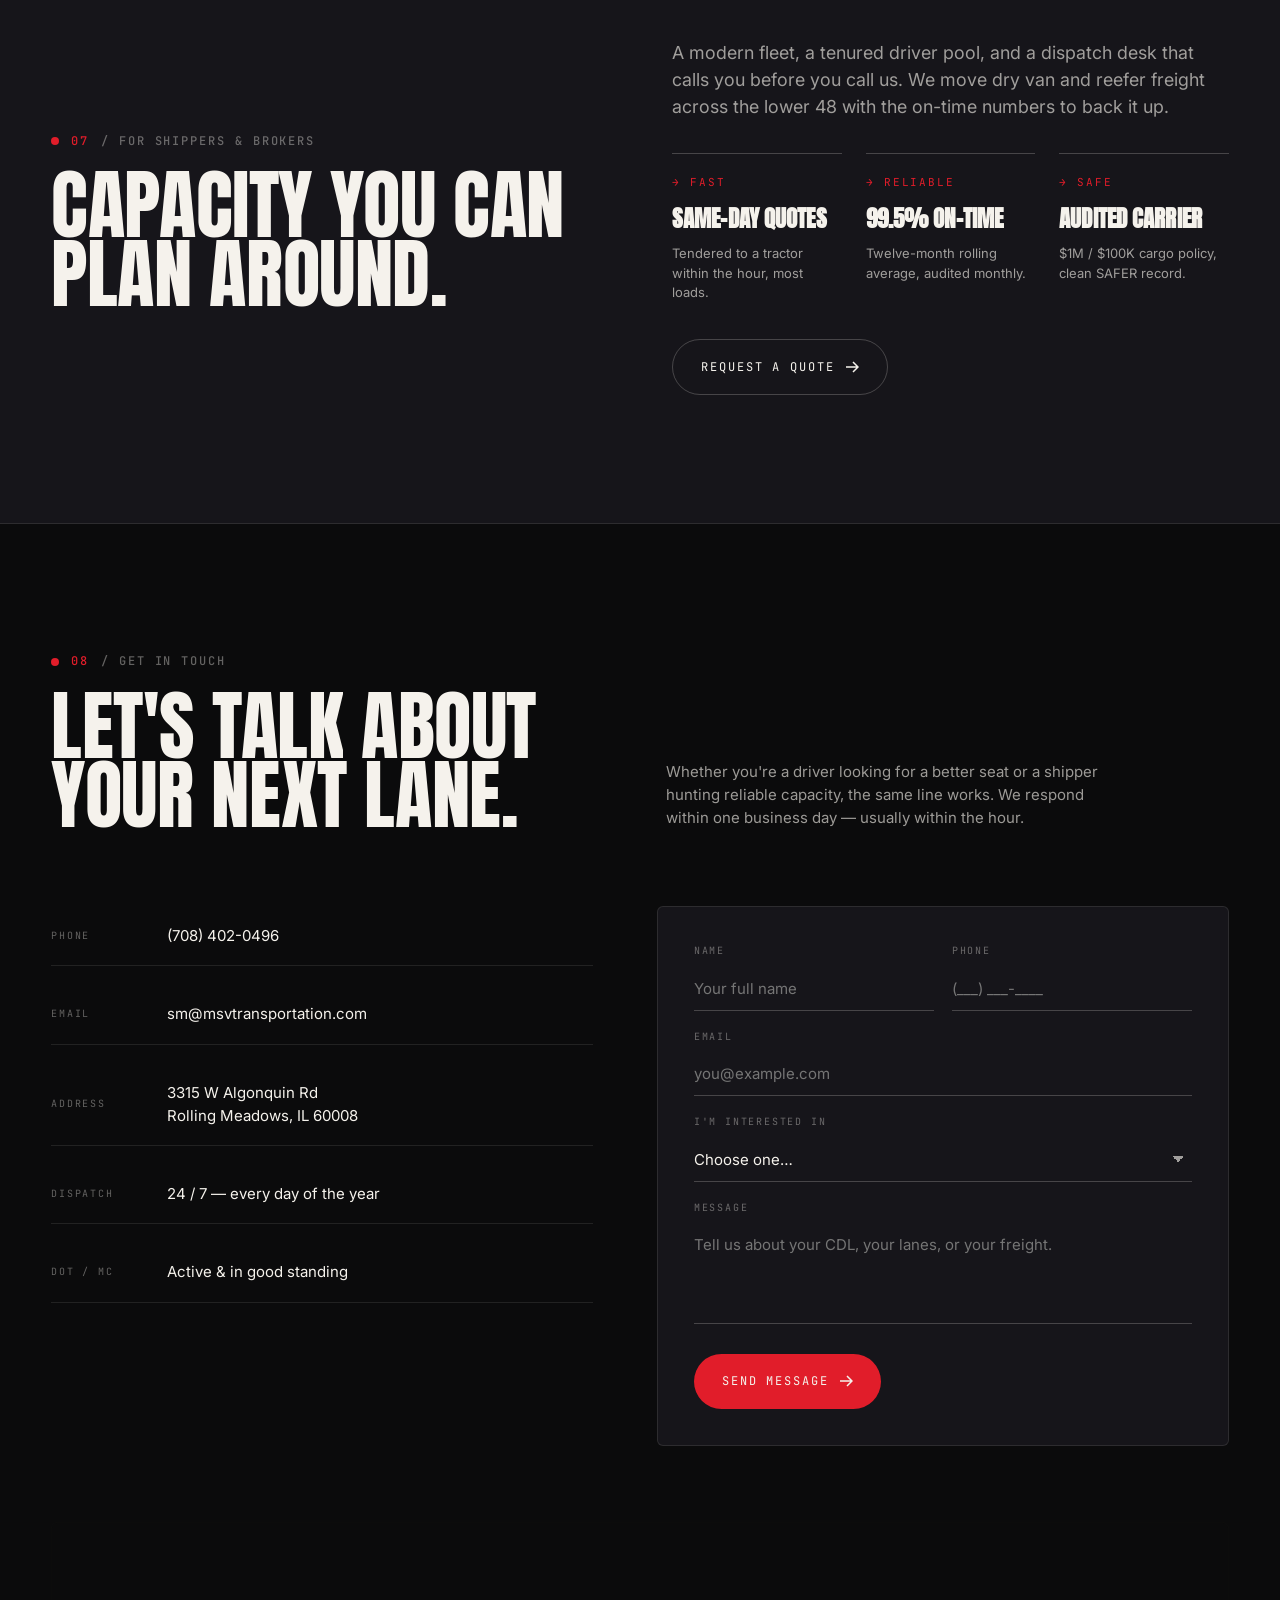
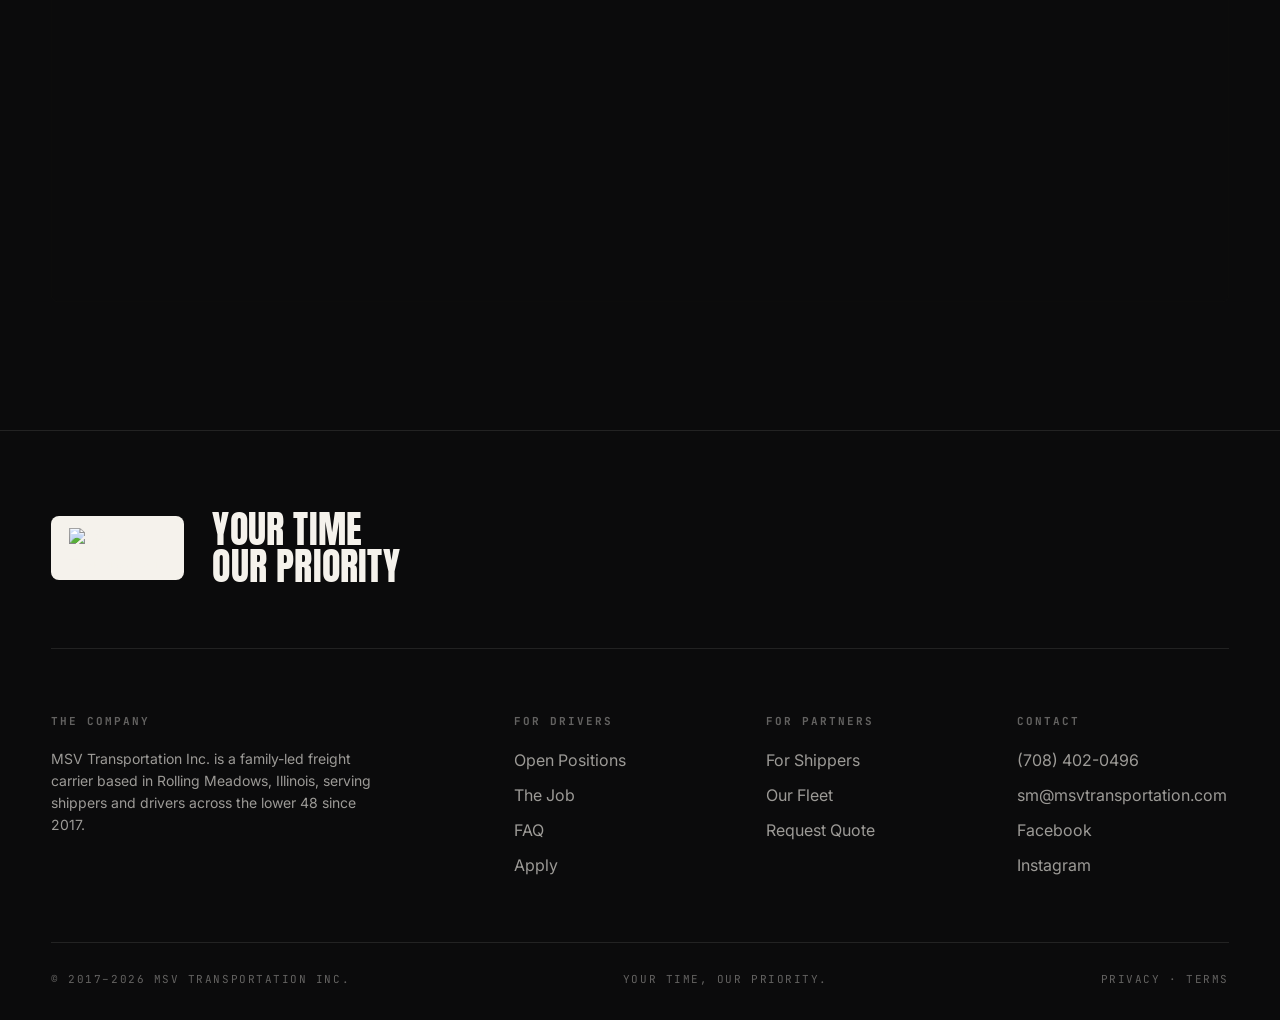
==== commit c0ed6fc5: "Fix established year counter formatting" ====
--- a/index.html
+++ b/index.html
@@ -11,7 +11,7 @@
   <link href="https://fonts.googleapis.com/css2?family=Anton&family=Inter:wght@300;400;500;600;700&family=JetBrains+Mono:wght@400;500&display=swap" rel="stylesheet" />
 
   <link rel="icon" type="image/svg+xml" href="favicon/favicon.svg" />
-  <link rel="stylesheet" href="styles.css" />
+  <link rel="stylesheet" href="styles.css?v=20260709-legal" />
 </head>
 <body>
 
@@ -134,7 +134,7 @@
     <div class="shell">
       <div class="stats-strip">
         <div class="stat fade-up">
-          <div class="stat-num"><span data-count="2017">0</span></div>
+          <div class="stat-num"><span data-count="2017" data-format="plain">0</span></div>
           <div class="stat-label">Established. Independent &amp; family-led.</div>
         </div>
         <div class="stat fade-up">
@@ -688,6 +688,6 @@
   </footer>
 
   <script>document.getElementById("year").textContent = new Date().getFullYear();</script>
-  <script src="script.js"></script>
+  <script src="script.js?v=20260709-legal"></script>
 </body>
 </html>
